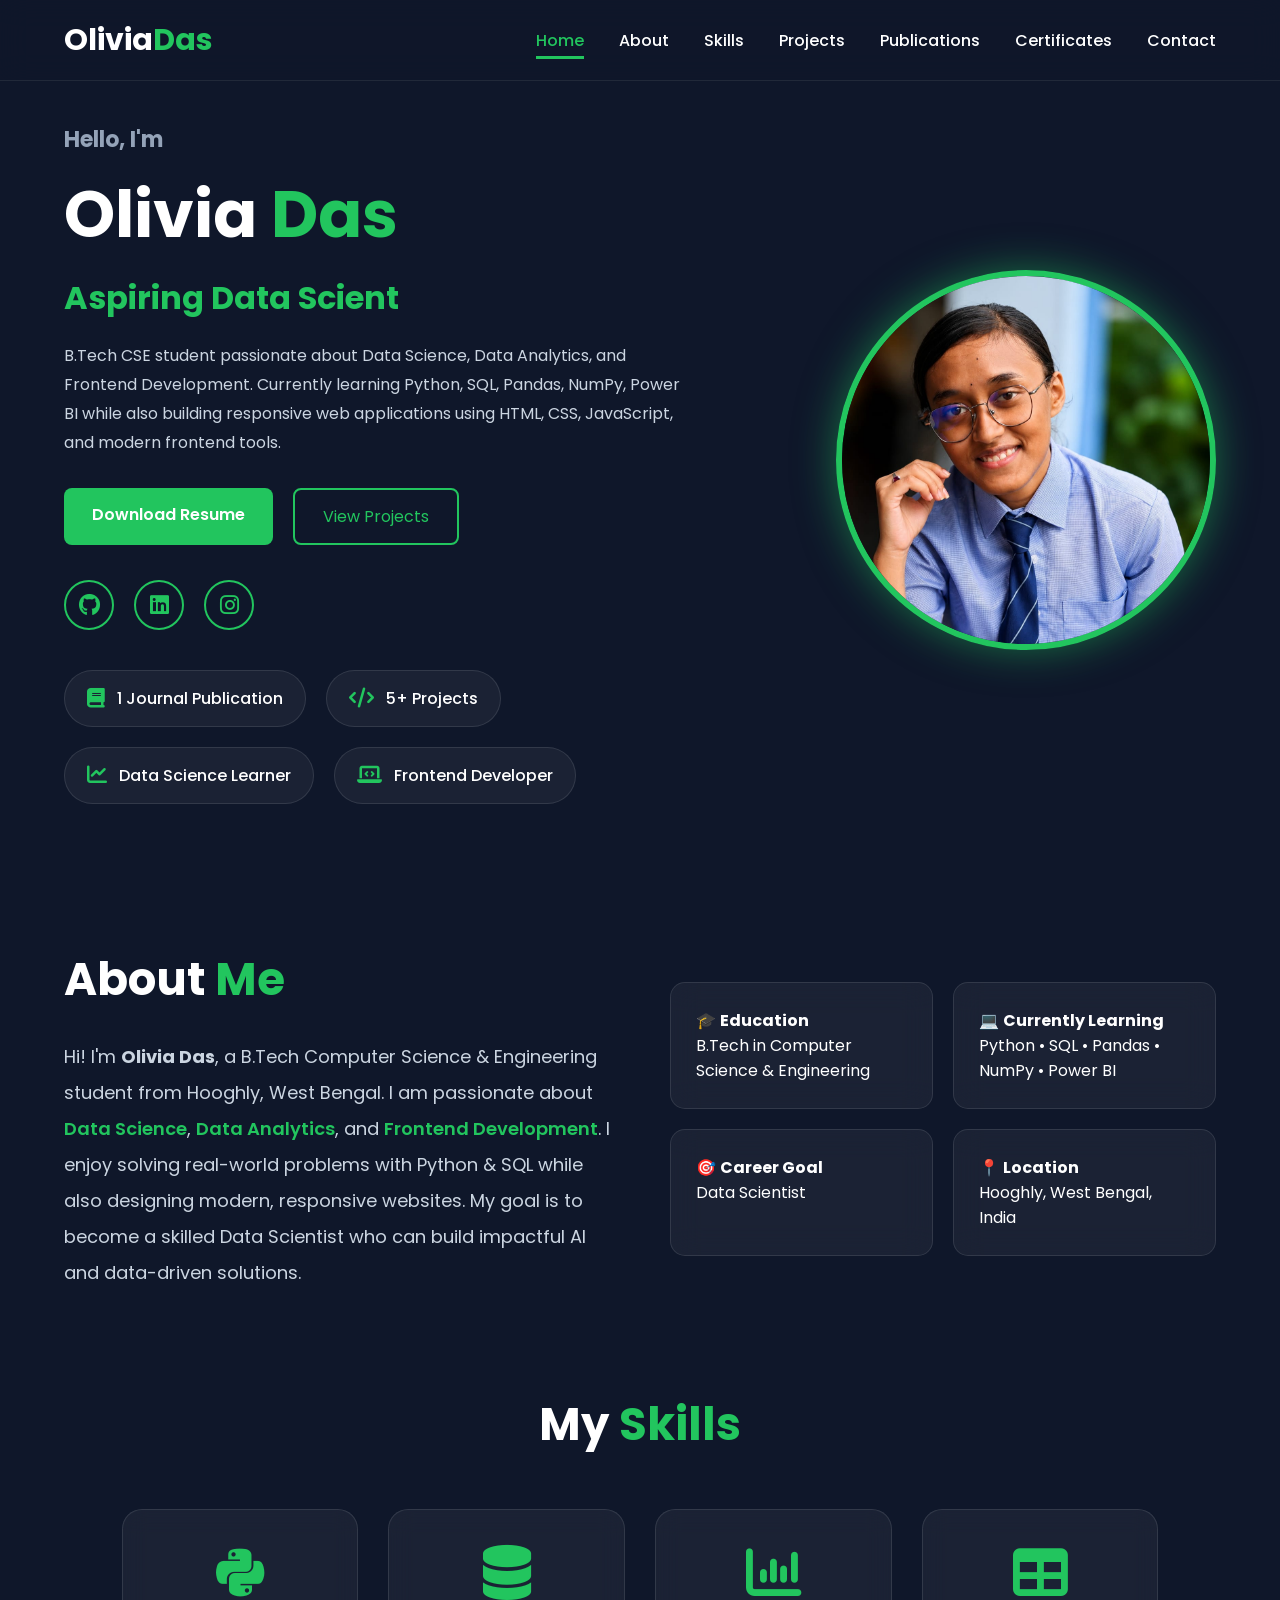
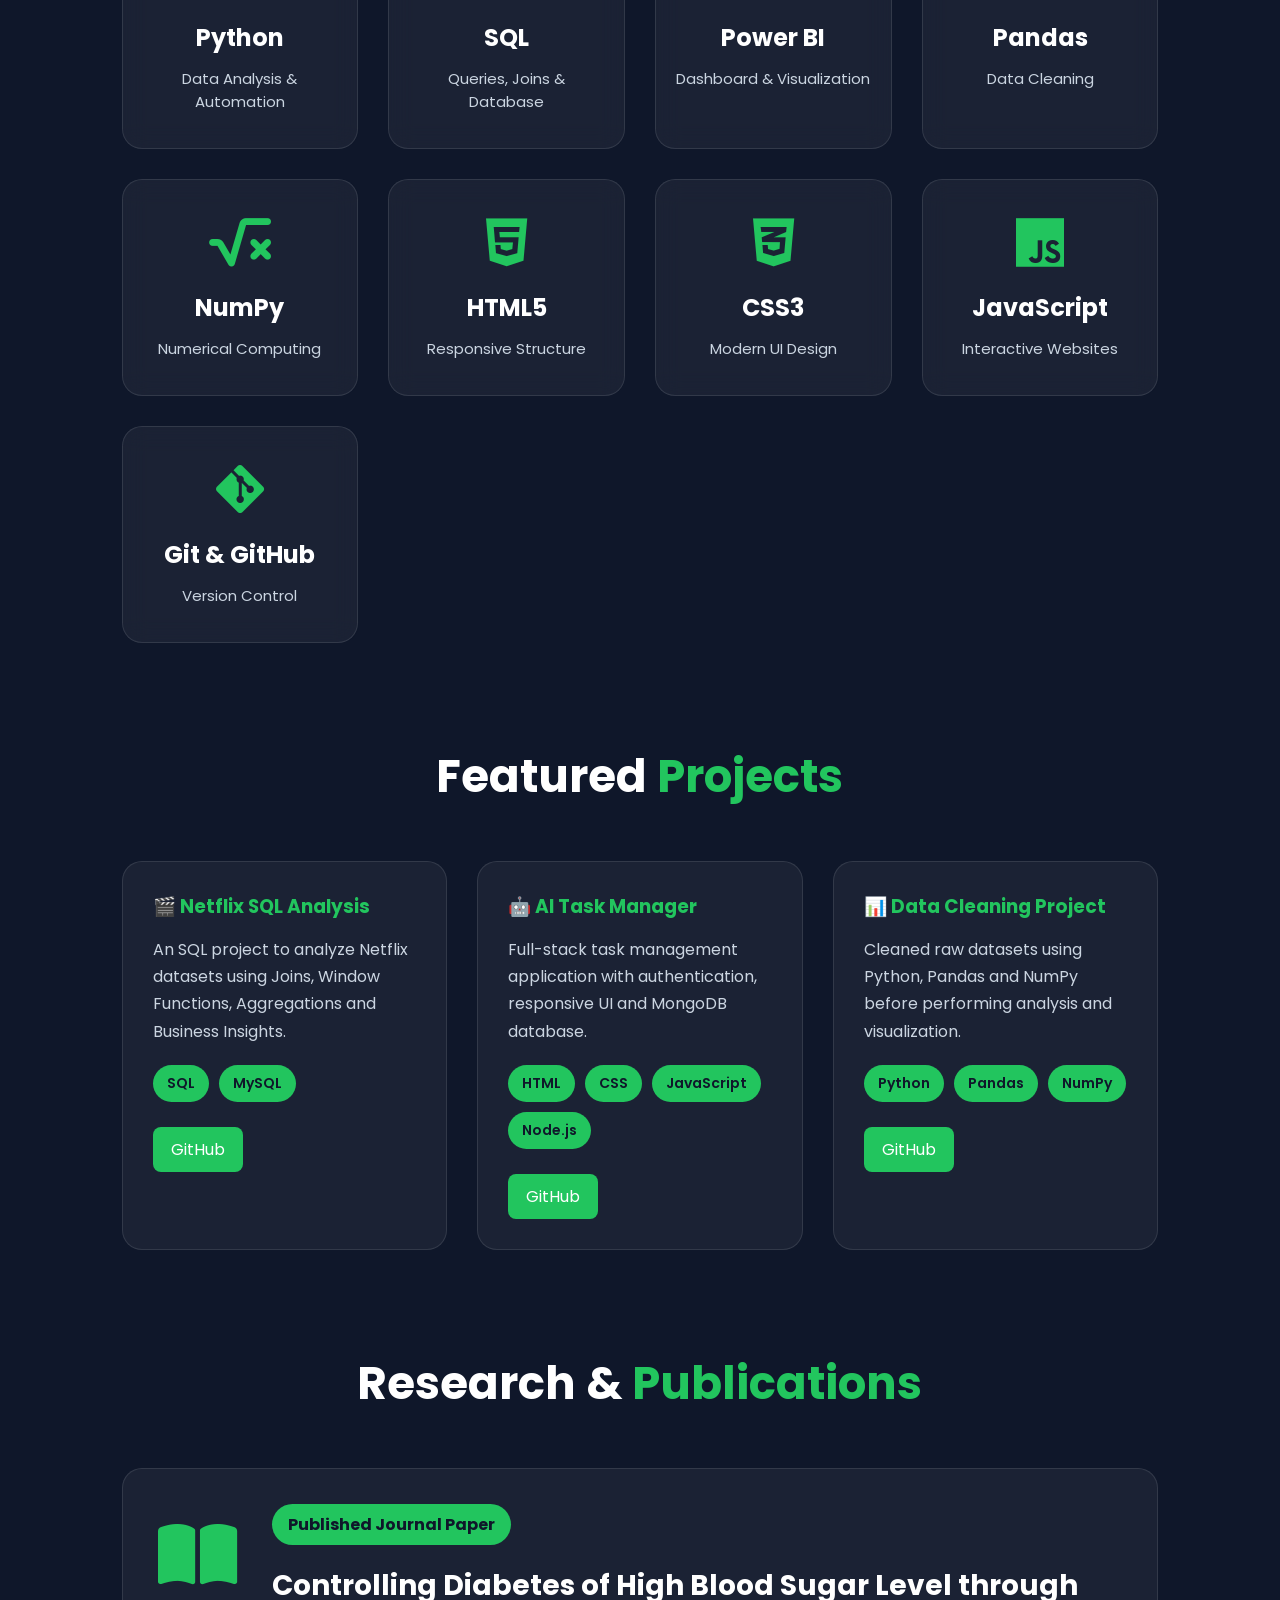
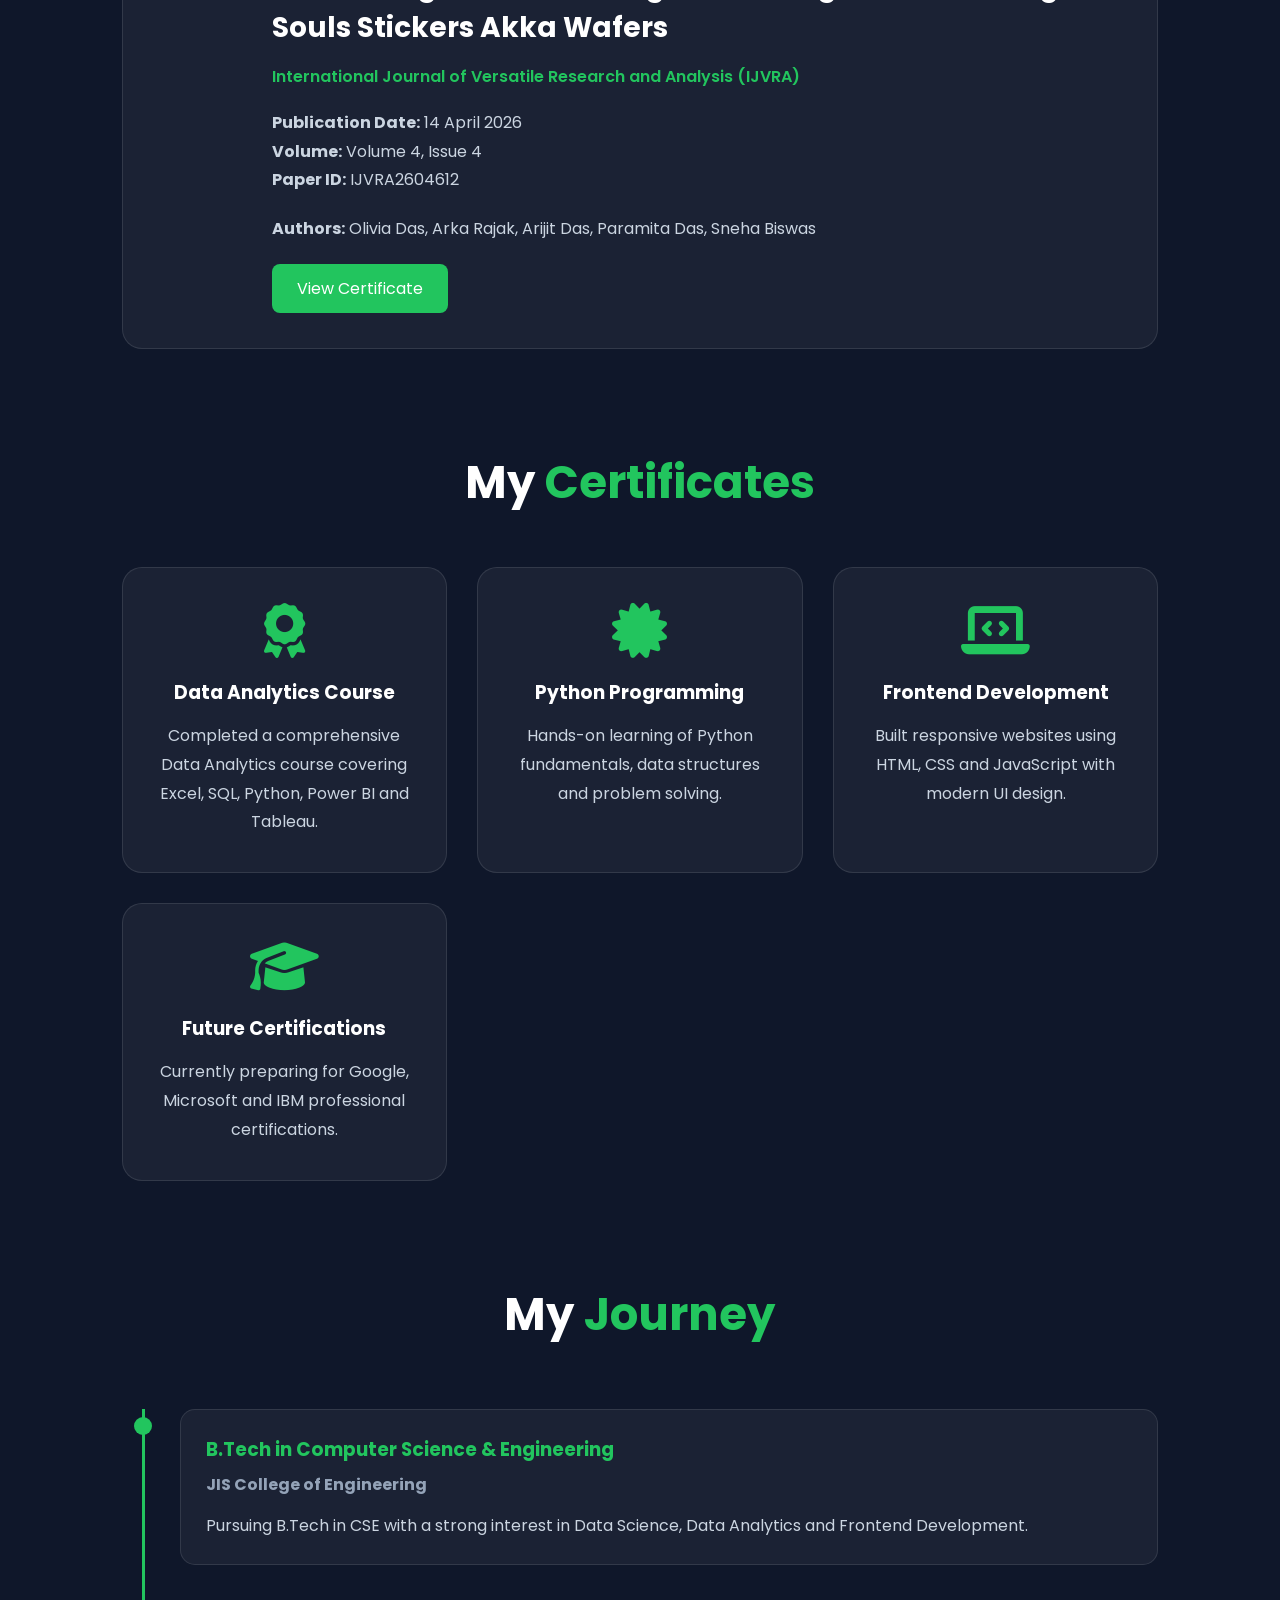
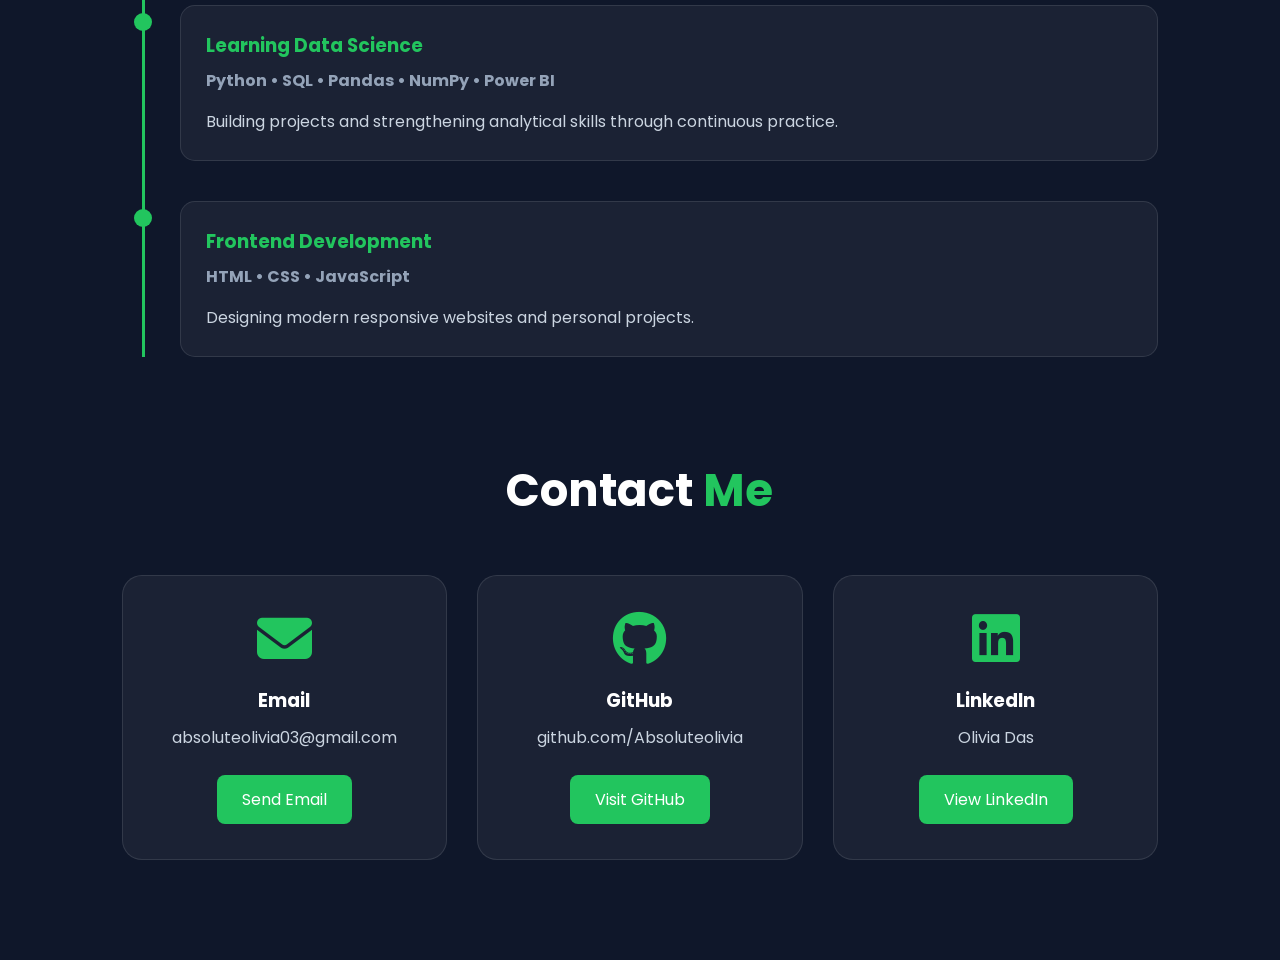
==== index.html @ 4f1ec9f4 "Initial Portfolio Website" ====
<!DOCTYPE html>
<html lang="en">
<head>
    <meta charset="UTF-8">
    <meta name="viewport" content="width=device-width, initial-scale=1.0">
    <title>Olivia Das | Portfolio</title>

    <link rel="stylesheet" href="style.css">

    <!-- Google Font -->
    <link href="https://fonts.googleapis.com/css2?family=Poppins:wght@300;400;500;600;700&display=swap" rel="stylesheet">

    <!-- Font Awesome -->
    <link rel="stylesheet"
    href="https://cdnjs.cloudflare.com/ajax/libs/font-awesome/6.7.2/css/all.min.css">
</head>

<body>

<header>

<nav class="navbar">

<div class="logo">
Olivia<span>Das</span>
</div>

<ul class="nav-links">

<li><a href="#home">Home</a></li>
<li><a href="#about">About</a></li>
<li><a href="#skills">Skills</a></li>
<li><a href="#projects">Projects</a></li>
<li><a href="#research">Publications</a></li>
<li><a href="#certificates">Certificates</a></li>
<li><a href="#contact">Contact</a></li>

</ul>

</nav>

</header>
<section id="home" class="hero">
    <div class="hero-text">

        <h3>Hello, I'm</h3>

        <h1>Olivia <span>Das</span></h1>

<h2>
    <span class="typing"></span>
</h2>
        <p>
            B.Tech CSE student passionate about Data Science, Data Analytics, and Frontend Development. Currently learning Python, SQL, Pandas, NumPy, Power BI while also building responsive web applications using HTML, CSS, JavaScript, and modern frontend tools.
        </p>

        <div class="hero-buttons">
<a href="assets/resume.pdf" download class="btn">
    Download Resume
</a>            <a href="#projects" class="btn-outline">View Projects</a>
        </div>

        <div class="social-icons">
            <a href="https://github.com/Absoluteolivia" target="_blank"><i class="fab fa-github"></i></a>

            <a href="https://www.linkedin.com/in/olivia-das-b7b706282/" target="_blank"><i class="fab fa-linkedin"></i></a>

            <a href="https://www.instagram.com/" target="_blank"><i class="fab fa-instagram"></i></a>
        </div>
<div class="achievement-bar">

    <div class="achievement">
        <i class="fa-solid fa-book"></i>
        <span>1 Journal Publication</span>
    </div>

    <div class="achievement">
        <i class="fa-solid fa-code"></i>
        <span>5+ Projects</span>
    </div>

    <div class="achievement">
        <i class="fa-solid fa-chart-line"></i>
        <span>Data Science Learner</span>
    </div>

    <div class="achievement">
        <i class="fa-solid fa-laptop-code"></i>
        <span>Frontend Developer</span>
    </div>

</div>
    </div>

    <div class="hero-image">

        <img src="assets/profile.jpg" alt="Olivia Das">

    </div>

</section>
<section id="about" class="about">

    <div class="about-container">

        <div class="about-left">

            <h2>About <span>Me</span></h2>

            <p>
                Hi! I'm <b>Olivia Das</b>, a B.Tech Computer Science & Engineering student from
                Hooghly, West Bengal.

                I am passionate about <span>Data Science</span>,
                <span>Data Analytics</span>, and
                <span>Frontend Development</span>.

                I enjoy solving real-world problems with Python & SQL while also
                designing modern, responsive websites.

                My goal is to become a skilled Data Scientist who can build
                impactful AI and data-driven solutions.
            </p>

        </div>

        <div class="about-right">

            <div class="card">
                🎓 <b>Education</b><br>
                B.Tech in Computer Science & Engineering
            </div>

            <div class="card">
                💻 <b>Currently Learning</b><br>
                Python • SQL • Pandas • NumPy • Power BI
            </div>

            <div class="card">
                🎯 <b>Career Goal</b><br>
                Data Scientist
            </div>

            <div class="card">
                📍 <b>Location</b><br>
                Hooghly, West Bengal, India
            </div>

        </div>

    </div>
<section id="skills" class="skills">

    <h2>My <span>Skills</span></h2>

    <div class="skills-container">

        <div class="skill-card">
            <i class="fa-brands fa-python"></i>
            <h3>Python</h3>
            <p>Data Analysis & Automation</p>
        </div>

        <div class="skill-card">
            <i class="fa-solid fa-database"></i>
            <h3>SQL</h3>
            <p>Queries, Joins & Database</p>
        </div>

        <div class="skill-card">
            <i class="fa-solid fa-chart-column"></i>
            <h3>Power BI</h3>
            <p>Dashboard & Visualization</p>
        </div>

        <div class="skill-card">
            <i class="fa-solid fa-table"></i>
            <h3>Pandas</h3>
            <p>Data Cleaning</p>
        </div>

        <div class="skill-card">
            <i class="fa-solid fa-square-root-variable"></i>
            <h3>NumPy</h3>
            <p>Numerical Computing</p>
        </div>

        <div class="skill-card">
            <i class="fa-brands fa-html5"></i>
            <h3>HTML5</h3>
            <p>Responsive Structure</p>
        </div>

        <div class="skill-card">
            <i class="fa-brands fa-css3-alt"></i>
            <h3>CSS3</h3>
            <p>Modern UI Design</p>
        </div>

        <div class="skill-card">
            <i class="fa-brands fa-js"></i>
            <h3>JavaScript</h3>
            <p>Interactive Websites</p>
        </div>

        <div class="skill-card">
            <i class="fa-brands fa-git-alt"></i>
            <h3>Git & GitHub</h3>
            <p>Version Control</p>
        </div>

    </div>

</section>
<section id="projects" class="projects">

    <h2>Featured <span>Projects</span></h2>

    <div class="projects-container">

        <div class="project-card">
            <h3>🎬 Netflix SQL Analysis</h3>
            <p>
                An SQL project to analyze Netflix datasets using Joins,
                Window Functions, Aggregations and Business Insights.
            </p>

            <div class="tech-stack">
                <span>SQL</span>
                <span>MySQL</span>
            </div>

            <div class="project-buttons">
                <a href="#" class="project-btn">GitHub</a>
            </div>
        </div>

        <div class="project-card">
            <h3>🤖 AI Task Manager</h3>
            <p>
                Full-stack task management application with authentication,
                responsive UI and MongoDB database.
            </p>

            <div class="tech-stack">
                <span>HTML</span>
                <span>CSS</span>
                <span>JavaScript</span>
                <span>Node.js</span>
            </div>

            <div class="project-buttons">
                <a href="#" class="project-btn">GitHub</a>
            </div>
        </div>

        <div class="project-card">
            <h3>📊 Data Cleaning Project</h3>
            <p>
                Cleaned raw datasets using Python, Pandas and NumPy before
                performing analysis and visualization.
            </p>

            <div class="tech-stack">
                <span>Python</span>
                <span>Pandas</span>
                <span>NumPy</span>
            </div>

            <div class="project-buttons">
                <a href="#" class="project-btn">GitHub</a>
            </div>
        </div>

    </div>

</section>
<section id="research" class="research">

    <h2>Research & <span>Publications</span></h2>

    <div class="research-card">

        <div class="research-icon">
            <i class="fa-solid fa-book-open"></i>
        </div>

        <div class="research-content">

            <span class="badge">Published Journal Paper</span>

            <h3>
                Controlling Diabetes of High Blood Sugar Level through Souls Stickers Akka Wafers
            </h3>

            <p class="journal-name">
                International Journal of Versatile Research and Analysis (IJVRA)
            </p>

            <p class="research-details">

                <strong>Publication Date:</strong> 14 April 2026 <br>

                <strong>Volume:</strong> Volume 4, Issue 4 <br>

                <strong>Paper ID:</strong> IJVRA2604612

            </p>

            <p class="authors">

                <strong>Authors:</strong>

                Olivia Das,

                Arka Rajak,

                Arijit Das,

                Paramita Das,

                Sneha Biswas

            </p>

            <div class="research-buttons">

                <a href="assets/journal-certificate.pdf"
                   target="_blank"
                   class="research-btn">

                    View Certificate

                </a>

            </div>

        </div>

    </div>

</section>
<section id="certificates" class="certificates">

    <h2>My <span>Certificates</span></h2>

    <div class="certificate-container">

        <div class="certificate-card">
            <i class="fa-solid fa-award"></i>
            <h3>Data Analytics Course</h3>
            <p>Completed a comprehensive Data Analytics course covering Excel, SQL, Python, Power BI and Tableau.</p>
        </div>

        <div class="certificate-card">
            <i class="fa-solid fa-certificate"></i>
            <h3>Python Programming</h3>
            <p>Hands-on learning of Python fundamentals, data structures and problem solving.</p>
        </div>

        <div class="certificate-card">
            <i class="fa-solid fa-laptop-code"></i>
            <h3>Frontend Development</h3>
            <p>Built responsive websites using HTML, CSS and JavaScript with modern UI design.</p>
        </div>

        <div class="certificate-card">
            <i class="fa-solid fa-graduation-cap"></i>
            <h3>Future Certifications</h3>
            <p>Currently preparing for Google, Microsoft and IBM professional certifications.</p>
        </div>

    </div>

</section>
<section id="journey" class="journey">

    <h2>My <span>Journey</span></h2>

    <div class="timeline">

        <div class="timeline-item">
            <div class="timeline-dot"></div>

            <div class="timeline-content">
                <h3>B.Tech in Computer Science & Engineering</h3>
                <h4>JIS College of Engineering</h4>
                <p>
                    Pursuing B.Tech in CSE with a strong interest in
                    Data Science, Data Analytics and Frontend Development.
                </p>
            </div>
        </div>

        <div class="timeline-item">
            <div class="timeline-dot"></div>

            <div class="timeline-content">
                <h3>Learning Data Science</h3>
                <h4>Python • SQL • Pandas • NumPy • Power BI</h4>

                <p>
                    Building projects and strengthening analytical skills
                    through continuous practice.
                </p>
            </div>
        </div>

        <div class="timeline-item">
            <div class="timeline-dot"></div>

            <div class="timeline-content">
                <h3>Frontend Development</h3>
                <h4>HTML • CSS • JavaScript</h4>

                <p>
                    Designing modern responsive websites and personal projects.
                </p>
            </div>
        </div>

    </div>

</section>
<section id="contact" class="contact">

    <h2>Contact <span>Me</span></h2>

    <div class="contact-container">

        <div class="contact-card">
            <i class="fa-solid fa-envelope"></i>
            <h3>Email</h3>
            <p>absoluteolivia03@gmail.com</p>

            <a href="mailto:absoluteolivia03@gmail.com" class="contact-btn">
                Send Email
            </a>
        </div>

        <div class="contact-card">
            <i class="fa-brands fa-github"></i>
            <h3>GitHub</h3>
            <p>github.com/Absoluteolivia</p>

            <a href="https://github.com/Absoluteolivia"
               target="_blank"
               class="contact-btn">
                Visit GitHub
            </a>
        </div>

        <div class="contact-card">
            <i class="fa-brands fa-linkedin"></i>
            <h3>LinkedIn</h3>
            <p>Olivia Das</p>

            <a href="https://www.linkedin.com/in/olivia-das-b7b706282/"
               target="_blank"
               class="contact-btn">
                View LinkedIn
            </a>
        </div>

    </div>

</section>
</section>
<button id="topBtn">
    <i class="fa-solid fa-arrow-up"></i>
</button>

<script src="script.js"></script>

</body>
</html>
---- style.css ----
*{
    margin:0;
    padding:0;
    box-sizing:border-box;
    font-family:'Poppins',sans-serif;
}

body{
    background:#0f172a;
    color:white;
}
html{
    scroll-behavior:smooth;
}

header{
    position:sticky;
    top:0;
    z-index:1000;
    background:#0f172a;
}
/* ========================= */
/* NAVBAR */
/* ========================= */

header{
    position:sticky;
    top:0;
    z-index:1000;

    background:rgba(15,23,42,.8);

    backdrop-filter:blur(15px);

    border-bottom:1px solid rgba(255,255,255,.08);
}

.navbar{

    width:90%;
    height:80px;

    margin:auto;

    display:flex;

    justify-content:space-between;

    align-items:center;
}

.logo{

    font-size:30px;

    font-weight:700;

    color:white;

    cursor:pointer;
}

.logo span{

    color:#22c55e;
}

.nav-links{

    display:flex;

    list-style:none;

    gap:35px;
}

.nav-links li{

    position:relative;
}

.nav-links a{

    text-decoration:none;

    color:white;

    font-weight:500;

    transition:.3s;

    padding:8px 0;
}

/* Underline Animation */

.nav-links a::after{

    content:"";

    position:absolute;

    left:0;

    bottom:-6px;

    width:0;

    height:3px;

    background:#22c55e;

    transition:.3s;

}

.nav-links a:hover::after{

    width:100%;
}

.nav-links a:hover{

    color:#22c55e;
}

/* Active Link */

.nav-links a.active{

    color:#22c55e;
}

.nav-links a.active::after{

    width:100%;
}
/* HERO SECTION */

.hero{
    width:90%;
    margin:auto;
    min-height:85vh;

    display:flex;
    justify-content:space-between;
    align-items:center;
}

.hero-text{
    width:55%;
}

.hero-text h3{
    font-size:22px;
    color:#94a3b8;
}

.hero-text h1{
    font-size:65px;
    margin:10px 0;
}

.hero-text h1 span{
    color:#22c55e;
}

.hero-text h2{
    font-size:32px;
    margin-bottom:20px;
}

.hero-text h2 span{
    color:#22c55e;
}

.hero-text p{
    line-height:1.8;
    color:#cbd5e1;
    margin-bottom:30px;
}

.hero-buttons{
    display:flex;
    gap:20px;
    margin-bottom:35px;
}

.btn{
    background:#22c55e;
    color:white;
    text-decoration:none;
    padding:14px 28px;
    border-radius:8px;
    font-weight:600;
    transition:.3s;
}

.btn:hover{
    transform:translateY(-3px);
}

.btn-outline{
    border:2px solid #22c55e;
    color:#22c55e;
    text-decoration:none;
    padding:14px 28px;
    border-radius:8px;
    transition:.3s;
}

.btn-outline:hover{
    background:#22c55e;
    color:white;
}

.social-icons{
    display:flex;
    gap:20px;
}

.social-icons a{
    width:50px;
    height:50px;
    border-radius:50%;
    border:2px solid #22c55e;

    display:flex;
    justify-content:center;
    align-items:center;

    color:#22c55e;
    text-decoration:none;
    font-size:22px;

    transition:.3s;
}

.social-icons a:hover{
    background:#22c55e;
    color:white;
}

.hero-image img{
    width:380px;
    height:380px;
    border-radius:50%;
    object-fit:cover;
    border:6px solid #22c55e;
    box-shadow:0 0 40px rgba(34,197,94,.5);
}
.typing{
    color:#22c55e;
    font-weight:700;
}
/* ABOUT */

.about{

    width:90%;
    margin:100px auto;

}

.about-container{

    display:flex;
    justify-content:space-between;
    align-items:center;
    gap:60px;

}

.about-left{

    flex:1;

}

.about-left h2{

    font-size:45px;
    margin-bottom:25px;

}

.about-left h2 span{

    color:#22c55e;

}

.about-left p{

    color:#cbd5e1;
    line-height:2;
    font-size:18px;

}

.about-left p span{

    color:#22c55e;
    font-weight:600;

}

.about-right{

    flex:1;

    display:grid;

    grid-template-columns:repeat(2,1fr);

    gap:20px;

}

.card{

    padding:25px;

    border:1px solid rgba(255,255,255,.1);

    border-radius:15px;

    background:rgba(255,255,255,.05);

    backdrop-filter:blur(15px);

    transition:.3s;

}

.card:hover{

    transform:translateY(-8px);

    border-color:#22c55e;

    box-shadow:0 0 25px rgba(34,197,94,.3);

}
/* ========================= */
/* SKILLS SECTION */
/* ========================= */

.skills{
    width:90%;
    margin:100px auto;
    text-align:center;
}

.skills h2{
    font-size:45px;
    margin-bottom:50px;
}

.skills h2 span{
    color:#22c55e;
}

.skills-container{

    display:grid;

    grid-template-columns:repeat(auto-fit,minmax(230px,1fr));

    gap:30px;

}

.skill-card{

    background:rgba(255,255,255,.05);

    border:1px solid rgba(255,255,255,.1);

    backdrop-filter:blur(12px);

    border-radius:20px;

    padding:35px 20px;

    transition:.4s;

}

.skill-card:hover{

    transform:translateY(-10px);

    border-color:#22c55e;

    box-shadow:0 0 25px rgba(34,197,94,.4);

}

.skill-card i{

    font-size:55px;

    color:#22c55e;

    margin-bottom:20px;

}

.skill-card h3{

    margin-bottom:12px;

    font-size:24px;

}

.skill-card p{

    color:#cbd5e1;

    font-size:15px;

}
/* ========================= */
/* PROJECTS */
/* ========================= */

.projects{
    width:90%;
    margin:100px auto;
    text-align:center;
}

.projects h2{
    font-size:45px;
    margin-bottom:50px;
}

.projects h2 span{
    color:#22c55e;
}

.projects-container{

    display:grid;

    grid-template-columns:repeat(auto-fit,minmax(320px,1fr));

    gap:30px;

}

.project-card{

    background:rgba(255,255,255,.05);

    border:1px solid rgba(255,255,255,.1);

    border-radius:20px;

    padding:30px;

    text-align:left;

    transition:.4s;

}

.project-card:hover{

    transform:translateY(-10px);

    border-color:#22c55e;

    box-shadow:0 0 30px rgba(34,197,94,.35);

}

.project-card h3{

    margin-bottom:15px;

    color:#22c55e;

}

.project-card p{

    color:#cbd5e1;

    line-height:1.7;

    margin-bottom:20px;

}

.tech-stack{

    display:flex;

    flex-wrap:wrap;

    gap:10px;

    margin-bottom:25px;

}

.tech-stack span{

    background:#22c55e;

    color:#0f172a;

    padding:8px 14px;

    border-radius:20px;

    font-size:14px;

    font-weight:600;

}

.project-buttons{

    display:flex;

    gap:15px;

}

.project-btn{

    text-decoration:none;

    background:#22c55e;

    color:#fff;

    padding:10px 18px;

    border-radius:8px;

    transition:.3s;

}

.project-btn:hover{

    background:#16a34a;

}
/* ========================= */
/* CERTIFICATES */
/* ========================= */

.certificates{
    width:90%;
    margin:100px auto;
    text-align:center;
}

.certificates h2{
    font-size:45px;
    margin-bottom:50px;
}

.certificates h2 span{
    color:#22c55e;
}

.certificate-container{

    display:grid;

    grid-template-columns:repeat(auto-fit,minmax(260px,1fr));

    gap:30px;

}

.certificate-card{

    background:rgba(255,255,255,.05);

    border:1px solid rgba(255,255,255,.1);

    border-radius:20px;

    padding:35px;

    transition:.4s;

}

.certificate-card:hover{

    transform:translateY(-10px);

    border-color:#22c55e;

    box-shadow:0 0 25px rgba(34,197,94,.4);

}

.certificate-card i{

    font-size:55px;

    color:#22c55e;

    margin-bottom:20px;

}

.certificate-card h3{

    margin-bottom:15px;

}

.certificate-card p{

    color:#cbd5e1;

    line-height:1.8;

}
/* ========================= */
/* JOURNEY */
/* ========================= */

.journey{
    width:90%;
    margin:100px auto;
}

.journey h2{
    text-align:center;
    font-size:45px;
    margin-bottom:60px;
}

.journey h2 span{
    color:#22c55e;
}

.timeline{
    border-left:3px solid #22c55e;
    margin-left:20px;
}

.timeline-item{
    position:relative;
    margin-bottom:40px;
    padding-left:35px;
}

.timeline-dot{
    position:absolute;
    left:-11px;
    top:8px;

    width:18px;
    height:18px;

    background:#22c55e;
    border-radius:50%;
}

.timeline-content{

    background:rgba(255,255,255,.05);

    padding:25px;

    border-radius:15px;

    border:1px solid rgba(255,255,255,.1);

}

.timeline-content h3{

    color:#22c55e;
    margin-bottom:8px;

}

.timeline-content h4{

    color:#94a3b8;
    margin-bottom:15px;

}

.timeline-content p{

    color:#cbd5e1;
    line-height:1.7;

}
/* ========================= */
/* RESEARCH */
/* ========================= */

.research{
    width:90%;
    margin:100px auto;
}

.research h2{
    text-align:center;
    font-size:45px;
    margin-bottom:50px;
}

.research h2 span{
    color:#22c55e;
}

.research-card{

    display:flex;
    gap:35px;

    align-items:flex-start;

    background:rgba(255,255,255,.05);

    border:1px solid rgba(255,255,255,.1);

    padding:35px;

    border-radius:20px;

    transition:.4s;

}

.research-card:hover{

    transform:translateY(-8px);

    border-color:#22c55e;

    box-shadow:0 0 30px rgba(34,197,94,.35);

}

.research-icon{

    font-size:70px;

    color:#22c55e;

}

.badge{

    display:inline-block;

    padding:8px 16px;

    background:#22c55e;

    color:#0f172a;

    font-weight:700;

    border-radius:30px;

    margin-bottom:20px;

}

.research-content h3{

    font-size:28px;

    margin-bottom:15px;

}

.journal-name{

    color:#22c55e;

    font-weight:600;

    margin-bottom:20px;

}

.research-details,
.authors{

    color:#cbd5e1;

    line-height:1.8;

    margin-bottom:20px;

}

.research-btn{

    display:inline-block;

    text-decoration:none;

    background:#22c55e;

    color:white;

    padding:12px 25px;

    border-radius:8px;

    transition:.3s;

}

.research-btn:hover{

    background:#16a34a;

}
/* ========================= */
/* ACHIEVEMENT BAR */
/* ========================= */

.achievement-bar{

    margin-top:40px;

    display:flex;

    flex-wrap:wrap;

    gap:20px;

}

.achievement{

    background:rgba(255,255,255,.05);

    border:1px solid rgba(255,255,255,.1);

    padding:15px 22px;

    border-radius:50px;

    display:flex;

    align-items:center;

    gap:12px;

    transition:.3s;

}

.achievement:hover{

    transform:translateY(-5px);

    border-color:#22c55e;

    box-shadow:0 0 20px rgba(34,197,94,.4);

}

.achievement i{

    color:#22c55e;

    font-size:20px;

}

.achievement span{

    color:white;

    font-weight:500;

}
/* ========================= */
/* CONTACT */
/* ========================= */

.contact{
    width:90%;
    margin:100px auto;
    text-align:center;
}

.contact h2{
    font-size:45px;
    margin-bottom:50px;
}

.contact h2 span{
    color:#22c55e;
}

.contact-container{
    display:grid;
    grid-template-columns:repeat(auto-fit,minmax(280px,1fr));
    gap:30px;
}

.contact-card{
    background:rgba(255,255,255,.05);
    border:1px solid rgba(255,255,255,.1);
    border-radius:20px;
    padding:35px;
    transition:.3s;
}

.contact-card:hover{
    transform:translateY(-10px);
    border-color:#22c55e;
    box-shadow:0 0 25px rgba(34,197,94,.35);
}

.contact-card i{
    font-size:55px;
    color:#22c55e;
    margin-bottom:20px;
}

.contact-card h3{
    margin-bottom:10px;
}

.contact-card p{
    color:#cbd5e1;
    margin-bottom:25px;
    word-break:break-word;
}

.contact-btn{
    display:inline-block;
    text-decoration:none;
    background:#22c55e;
    color:white;
    padding:12px 25px;
    border-radius:8px;
    transition:.3s;
}

.contact-btn:hover{
    background:#16a34a;
}
/* ========================= */
/* FOOTER */
/* ========================= */

.footer{

    margin-top:120px;

    background:#08111f;

    border-top:1px solid rgba(255,255,255,.08);

    padding:60px 8% 20px;

}

.footer-container{

    display:grid;

    grid-template-columns:2fr 1fr 1fr;

    gap:50px;

}

.footer-left h2{

    font-size:32px;

    margin-bottom:15px;

}

.footer-left span{

    color:#22c55e;

}

.footer-left p{

    color:#cbd5e1;

    line-height:1.8;

}

.footer-center h3,
.footer-right h3{

    margin-bottom:20px;

}

.footer-center{

    display:flex;

    flex-direction:column;

}

.footer-center a{

    text-decoration:none;

    color:#cbd5e1;

    margin:8px 0;

    transition:.3s;

}

.footer-center a:hover{

    color:#22c55e;

    padding-left:8px;

}

.footer-social{

    display:flex;

    gap:18px;

}

.footer-social a{

    width:48px;

    height:48px;

    border-radius:50%;

    display:flex;

    justify-content:center;

    align-items:center;

    background:rgba(255,255,255,.05);

    border:1px solid rgba(255,255,255,.1);

    color:white;

    font-size:20px;

    transition:.3s;

}

.footer-social a:hover{

    background:#22c55e;

    color:#08111f;

    transform:translateY(-6px);

}

.footer hr{

    margin:40px 0 20px;

    border:none;

    height:1px;

    background:rgba(255,255,255,.08);

}

.footer-bottom{

    display:flex;

    justify-content:space-between;

    align-items:center;

    flex-wrap:wrap;

    gap:10px;

}

.footer-bottom p{

    color:#94a3b8;

    font-size:15px;

}

#topBtn{
    position: fixed;
    bottom: 20px;
    right: 20px;
    width: 50px;
    height: 50px;
    border: none;
    border-radius: 50%;
    background: #22c55e;
    color: white;
    font-size: 18px;
    cursor: pointer;
    display: none;
    z-index: 1000;
}

#topBtn:hover{
    background: #16a34a;
}
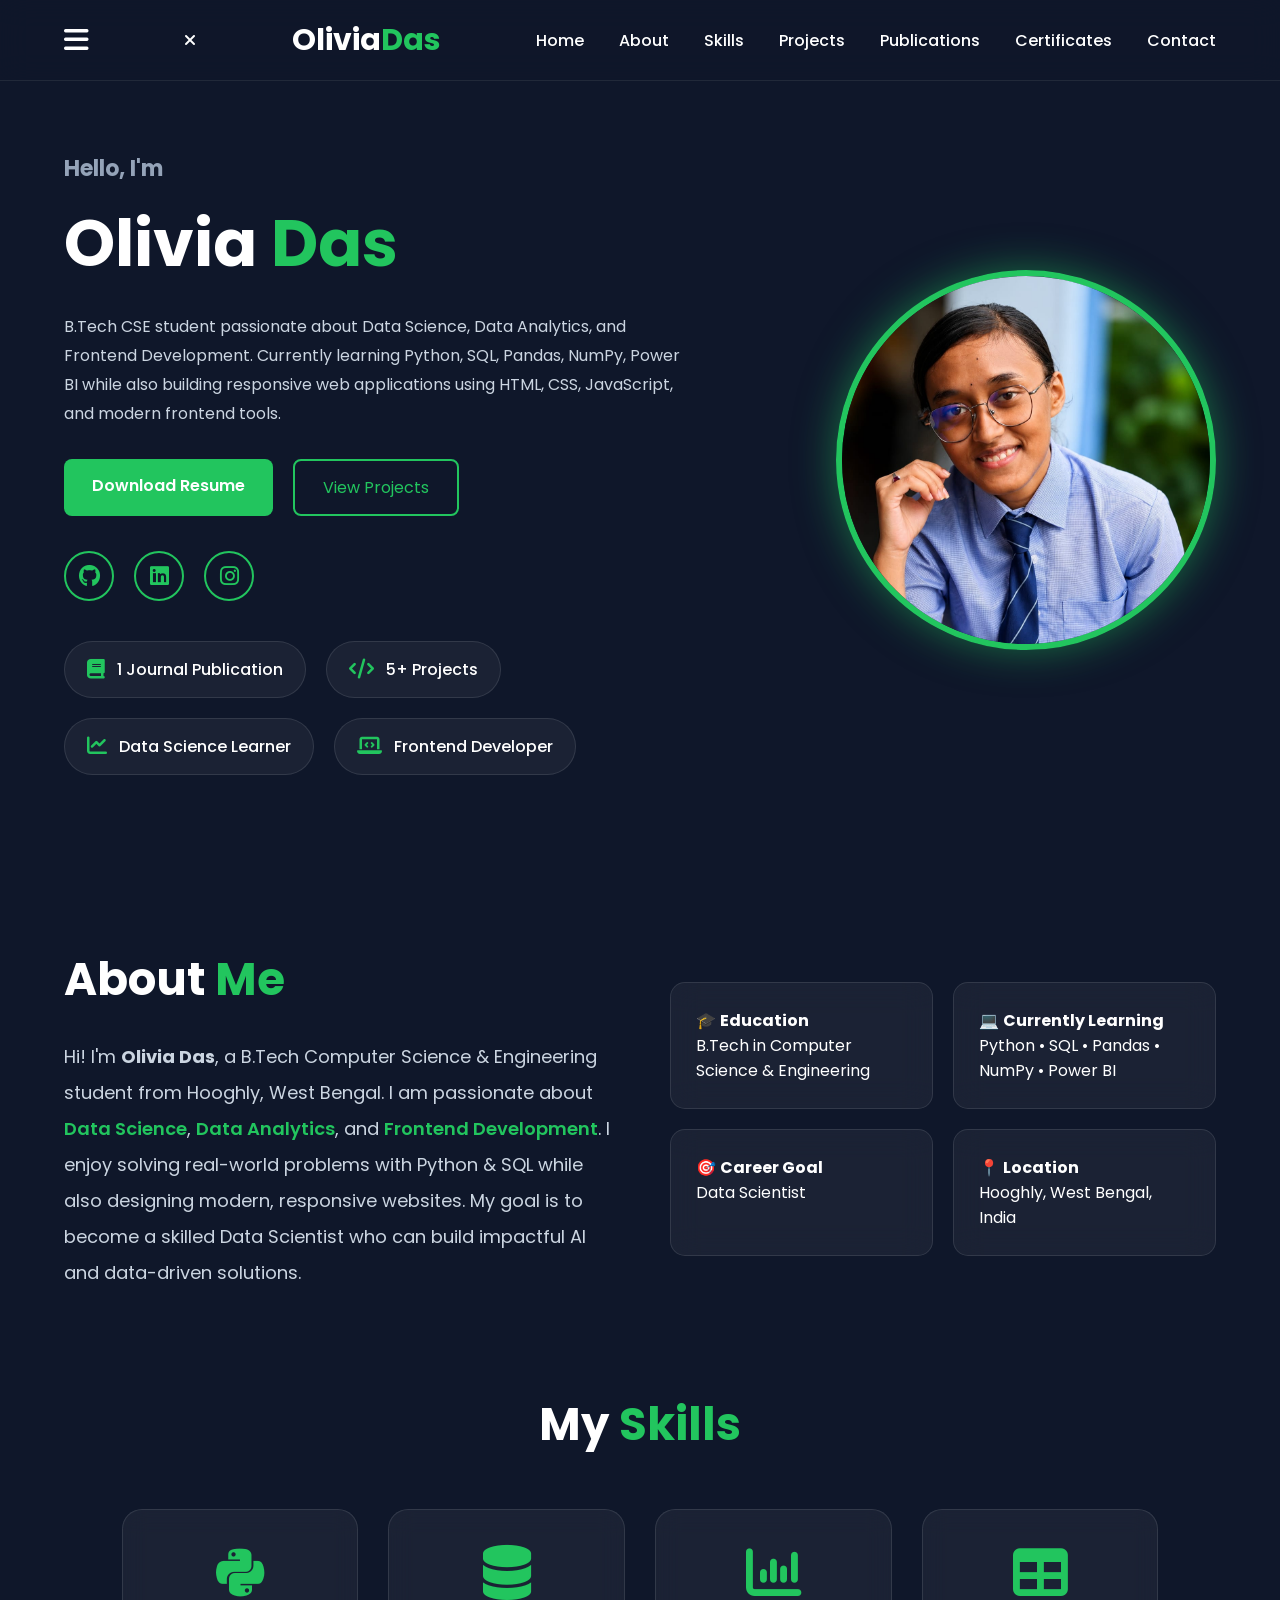
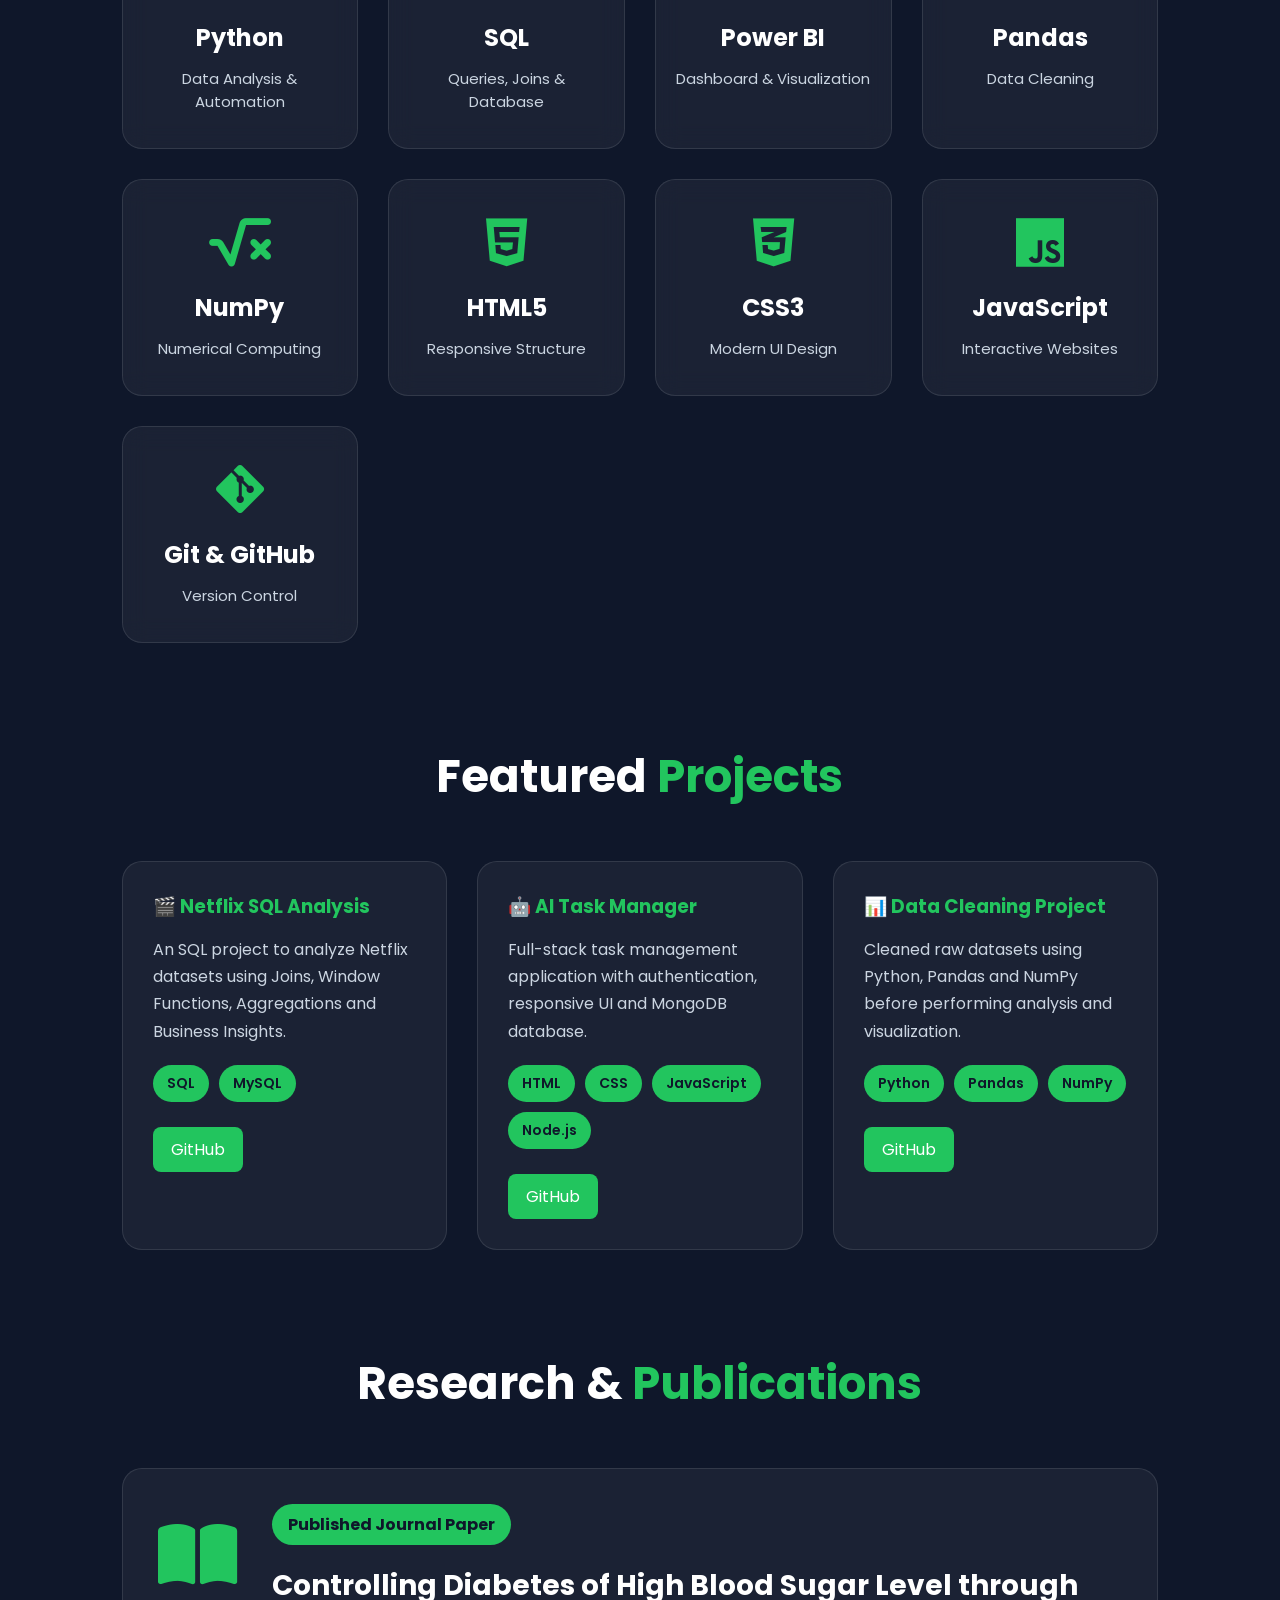
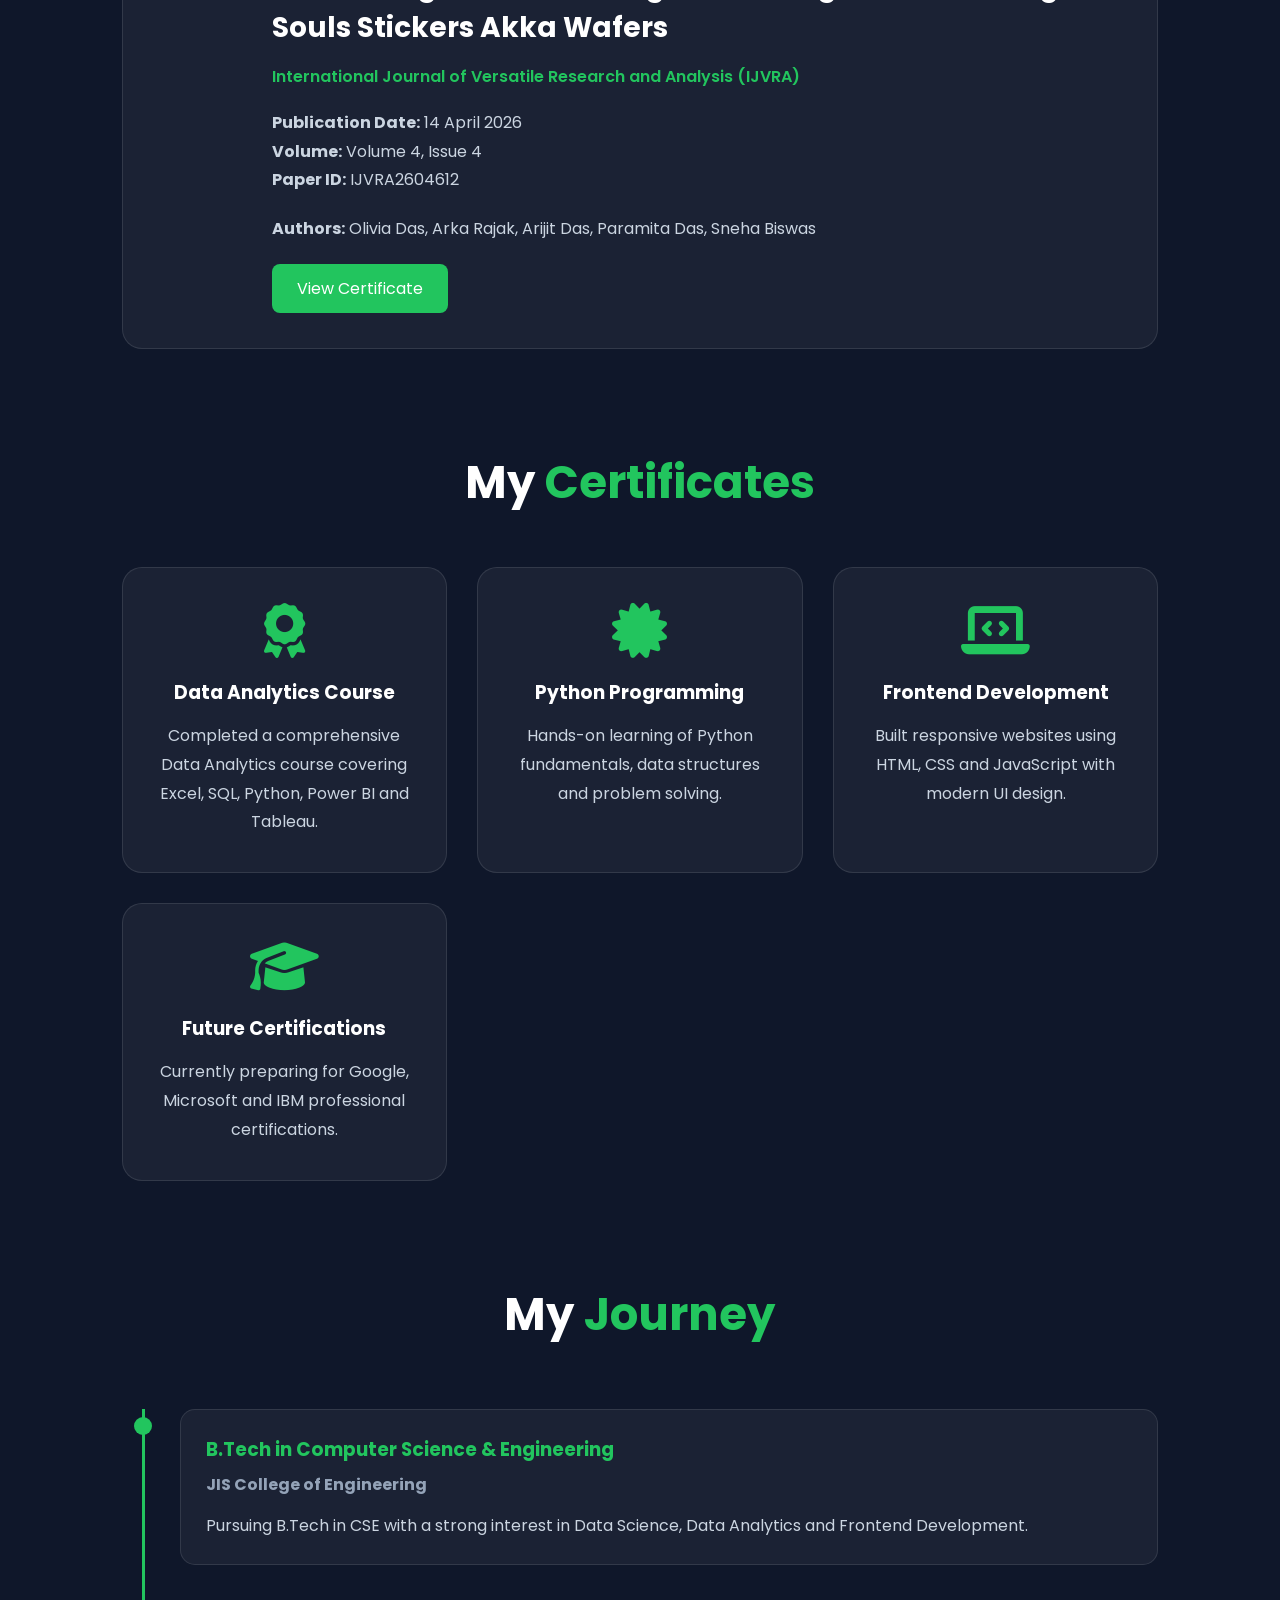
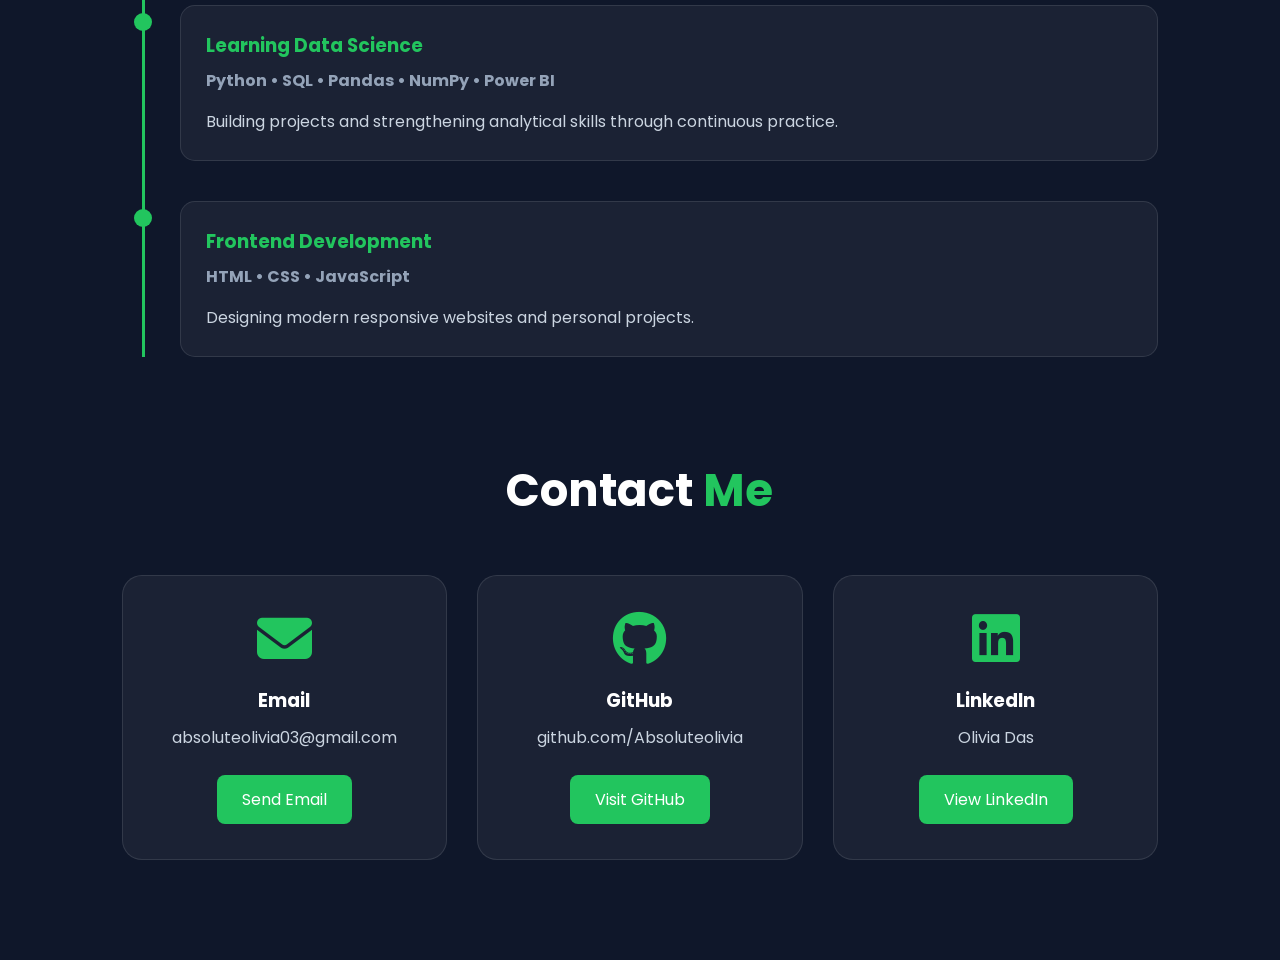
==== commit 0d77442a: "Added professional README" ====
--- a/index.html
+++ b/index.html
@@ -20,13 +20,13 @@
 <header>
 
 <nav class="navbar">
-
+<i class="fa-solid fa-bars menu-btn" onclick="showMenu()"></i>
+<i class="fa-solid fa-xmark close-btn" onclick="closeMenu()"></i>
 <div class="logo">
 Olivia<span>Das</span>
 </div>
 
-<ul class="nav-links">
-
+<ul class="nav-links" id="navLinks">
 <li><a href="#home">Home</a></li>
 <li><a href="#about">About</a></li>
 <li><a href="#skills">Skills</a></li>
--- a/style.css
+++ b/style.css
@@ -956,166 +956,6 @@
 
 .contact-btn:hover{
     background:#16a34a;
-}
-/* ========================= */
-/* FOOTER */
-/* ========================= */
-
-.footer{
-
-    margin-top:120px;
-
-    background:#08111f;
-
-    border-top:1px solid rgba(255,255,255,.08);
-
-    padding:60px 8% 20px;
-
-}
-
-.footer-container{
-
-    display:grid;
-
-    grid-template-columns:2fr 1fr 1fr;
-
-    gap:50px;
-
-}
-
-.footer-left h2{
-
-    font-size:32px;
-
-    margin-bottom:15px;
-
-}
-
-.footer-left span{
-
-    color:#22c55e;
-
-}
-
-.footer-left p{
-
-    color:#cbd5e1;
-
-    line-height:1.8;
-
-}
-
-.footer-center h3,
-.footer-right h3{
-
-    margin-bottom:20px;
-
-}
-
-.footer-center{
-
-    display:flex;
-
-    flex-direction:column;
-
-}
-
-.footer-center a{
-
-    text-decoration:none;
-
-    color:#cbd5e1;
-
-    margin:8px 0;
-
-    transition:.3s;
-
-}
-
-.footer-center a:hover{
-
-    color:#22c55e;
-
-    padding-left:8px;
-
-}
-
-.footer-social{
-
-    display:flex;
-
-    gap:18px;
-
-}
-
-.footer-social a{
-
-    width:48px;
-
-    height:48px;
-
-    border-radius:50%;
-
-    display:flex;
-
-    justify-content:center;
-
-    align-items:center;
-
-    background:rgba(255,255,255,.05);
-
-    border:1px solid rgba(255,255,255,.1);
-
-    color:white;
-
-    font-size:20px;
-
-    transition:.3s;
-
-}
-
-.footer-social a:hover{
-
-    background:#22c55e;
-
-    color:#08111f;
-
-    transform:translateY(-6px);
-
-}
-
-.footer hr{
-
-    margin:40px 0 20px;
-
-    border:none;
-
-    height:1px;
-
-    background:rgba(255,255,255,.08);
-
-}
-
-.footer-bottom{
-
-    display:flex;
-
-    justify-content:space-between;
-
-    align-items:center;
-
-    flex-wrap:wrap;
-
-    gap:10px;
-
-}
-
-.footer-bottom p{
-
-    color:#94a3b8;
-
-    font-size:15px;
-
 }
 
 #topBtn{
@@ -1136,4 +976,50 @@
 
 #topBtn:hover{
     background: #16a34a;
+}
+/* ========================= */
+/* MOBILE NAVBAR */
+/* ========================= */
+
+.menu-btn{
+    display:none;
+    font-size:28px;
+    color:white;
+    cursor:pointer;
+}
+
+@media (max-width:768px){
+
+    .menu-btn{
+        display:block;
+    }
+    .close-btn{
+    display:none;
+    font-size:30px;
+    color:white;
+    cursor:pointer;
+}
+
+    .navbar{
+        width:92%;
+        height:70px;
+    }
+
+    .nav-links{
+        position:absolute;
+        top:70px;
+        left:-100%;
+        width:100%;
+        background:#111827;
+        display:flex;
+        flex-direction:column;
+        align-items:center;
+        gap:25px;
+        padding:30px 0;
+        transition:0.4s;
+    }
+
+    .nav-links.active{
+        left:0;
+    }
 }
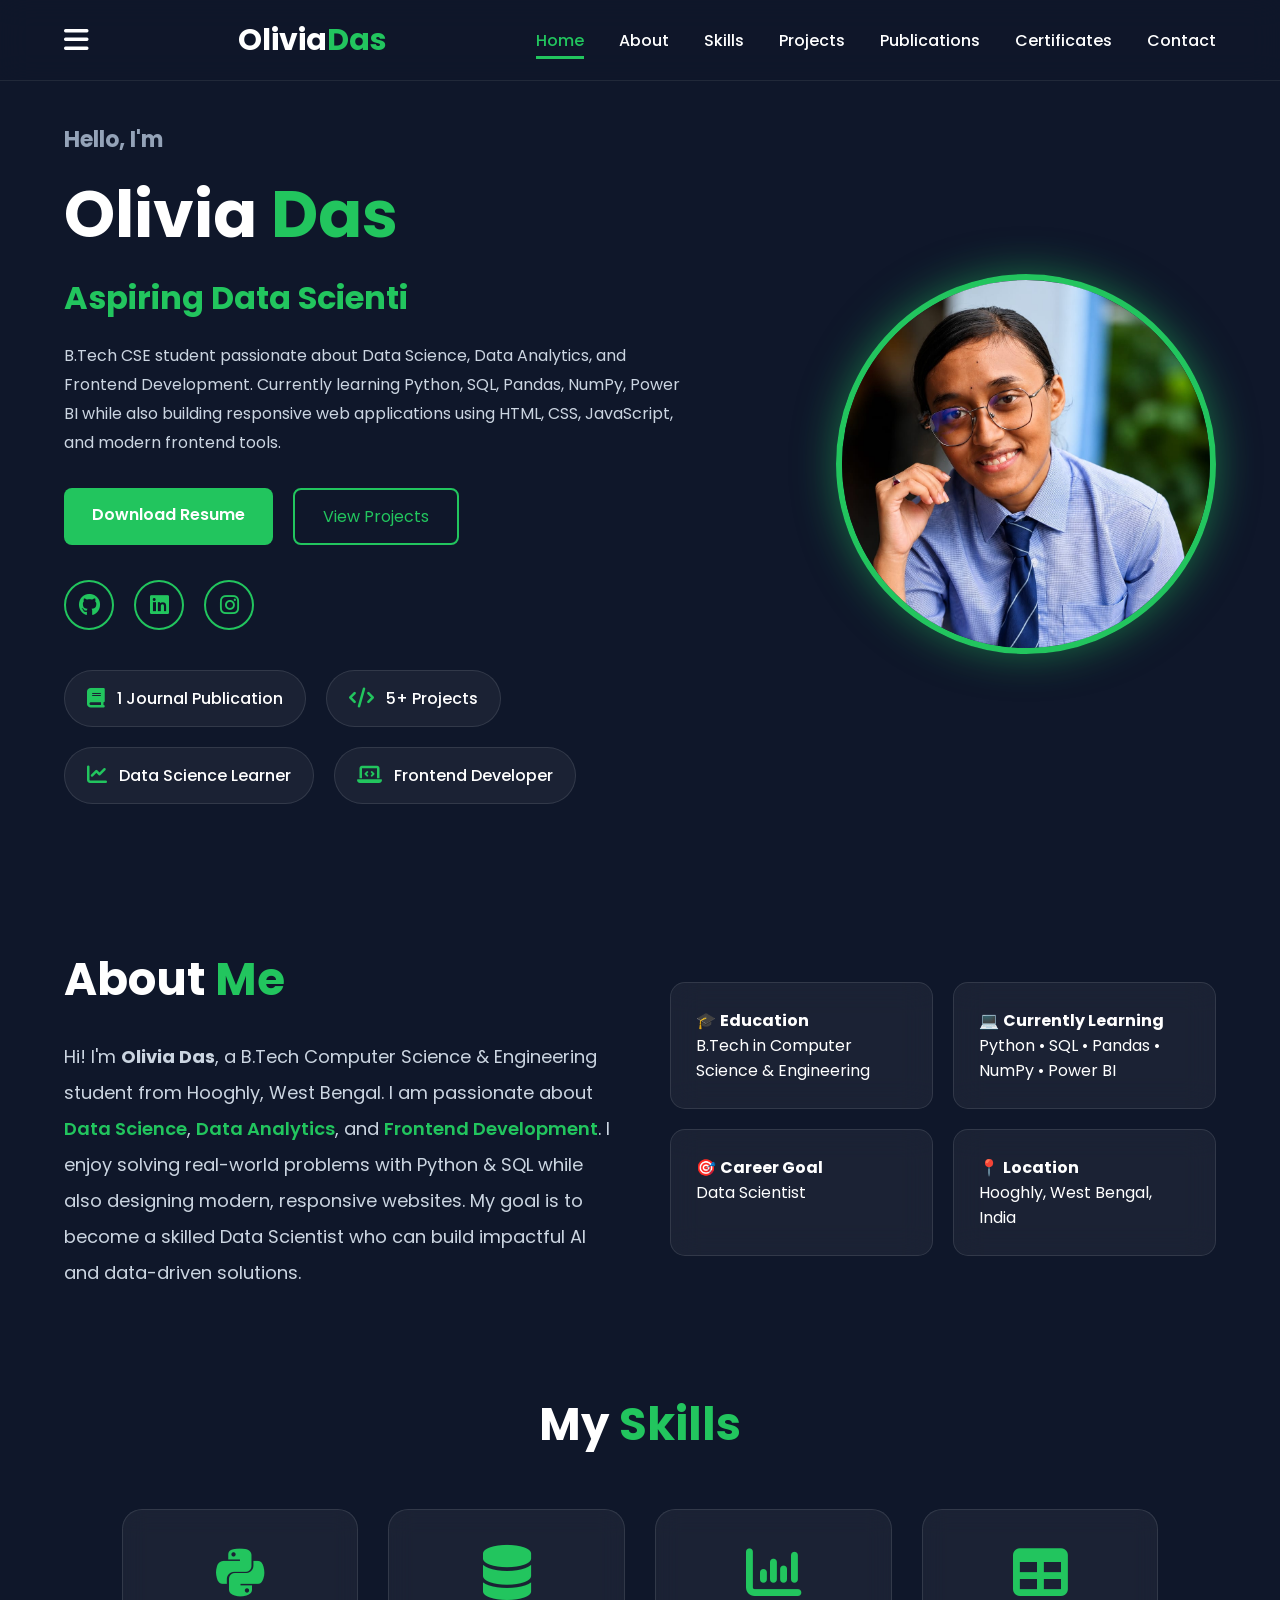
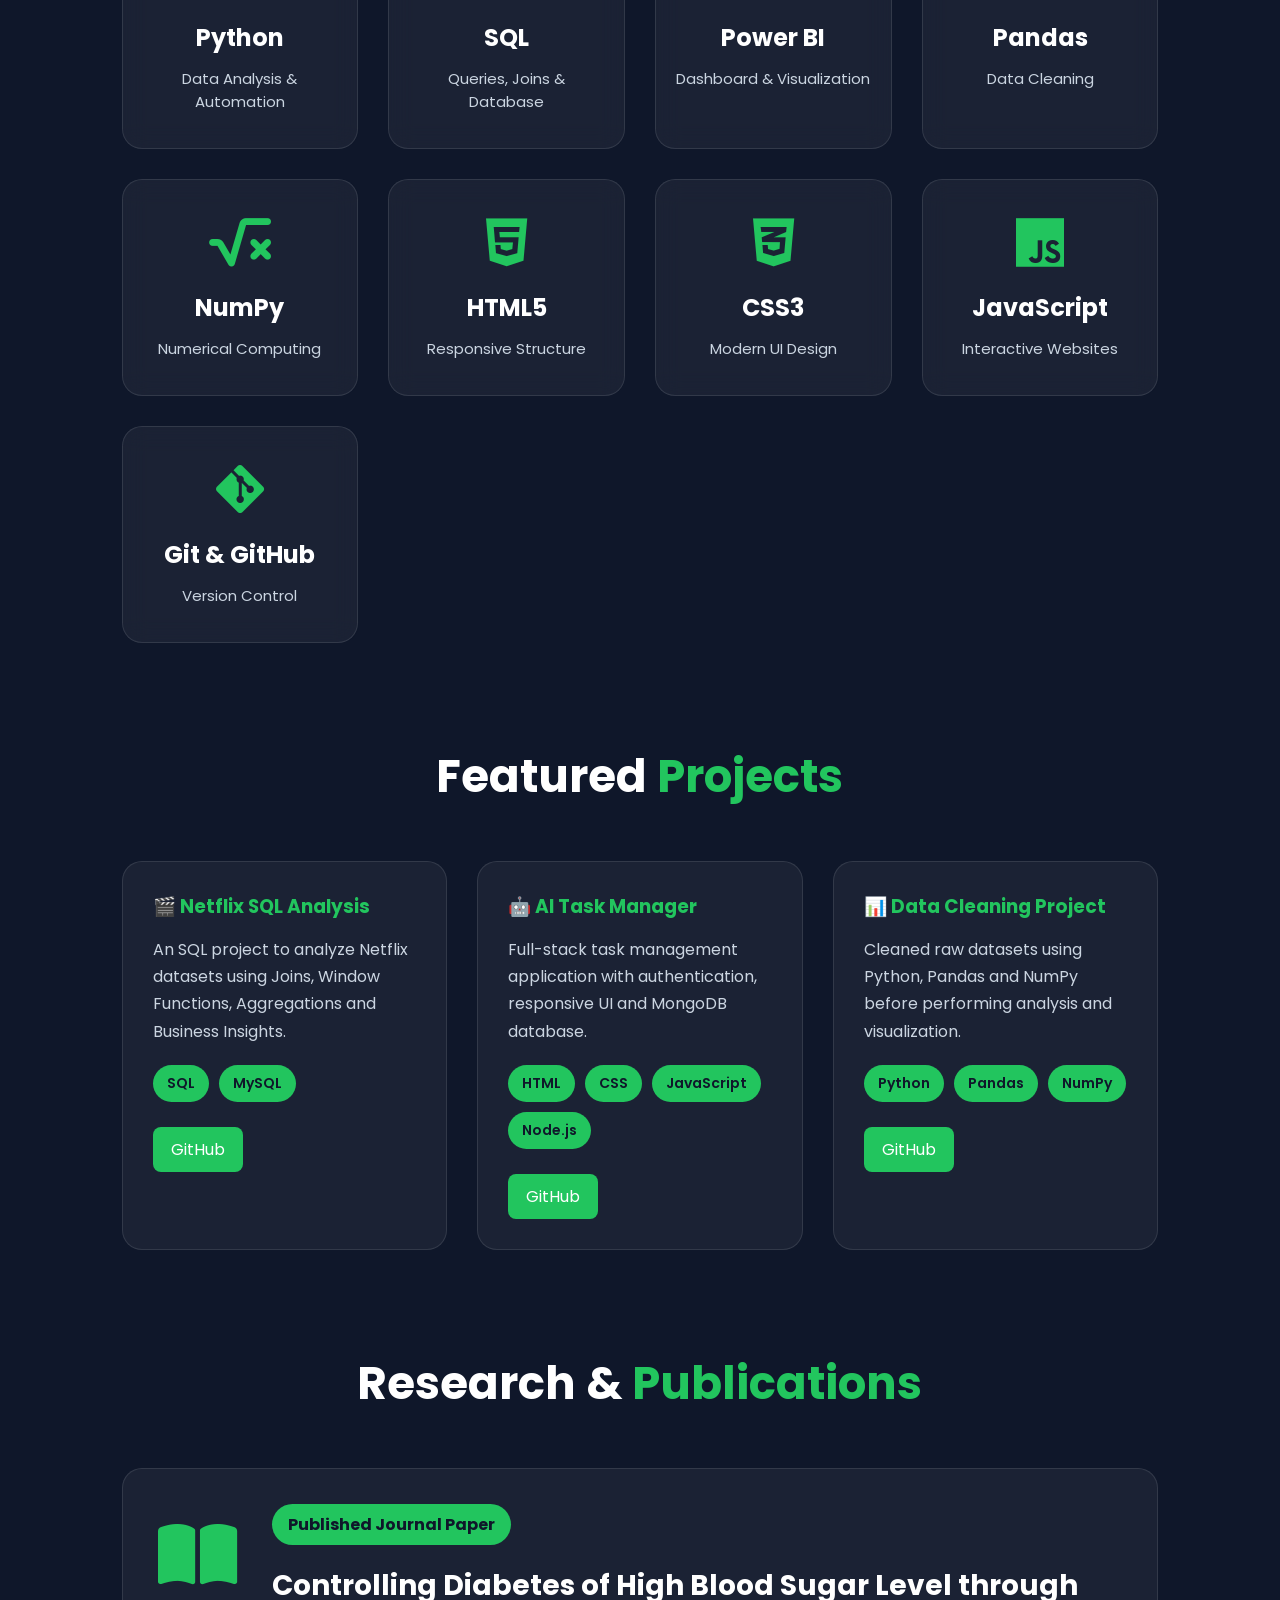
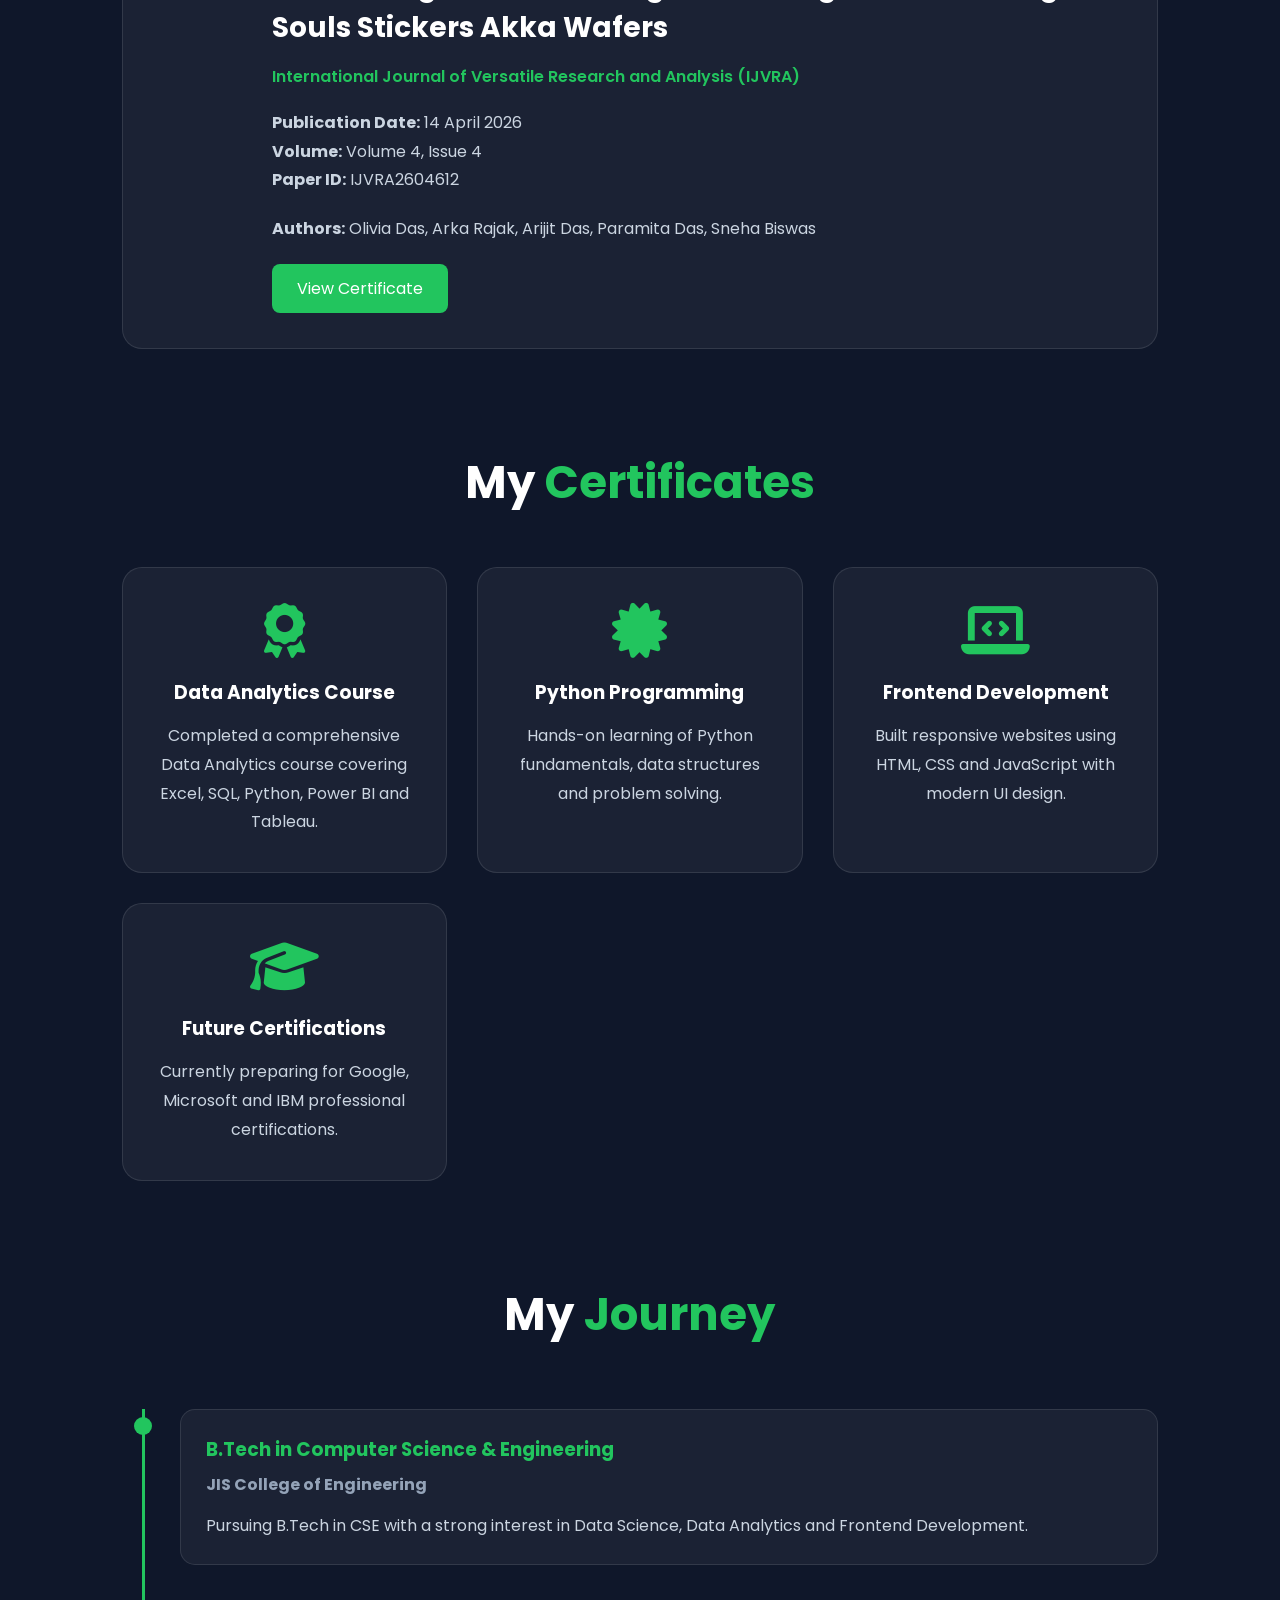
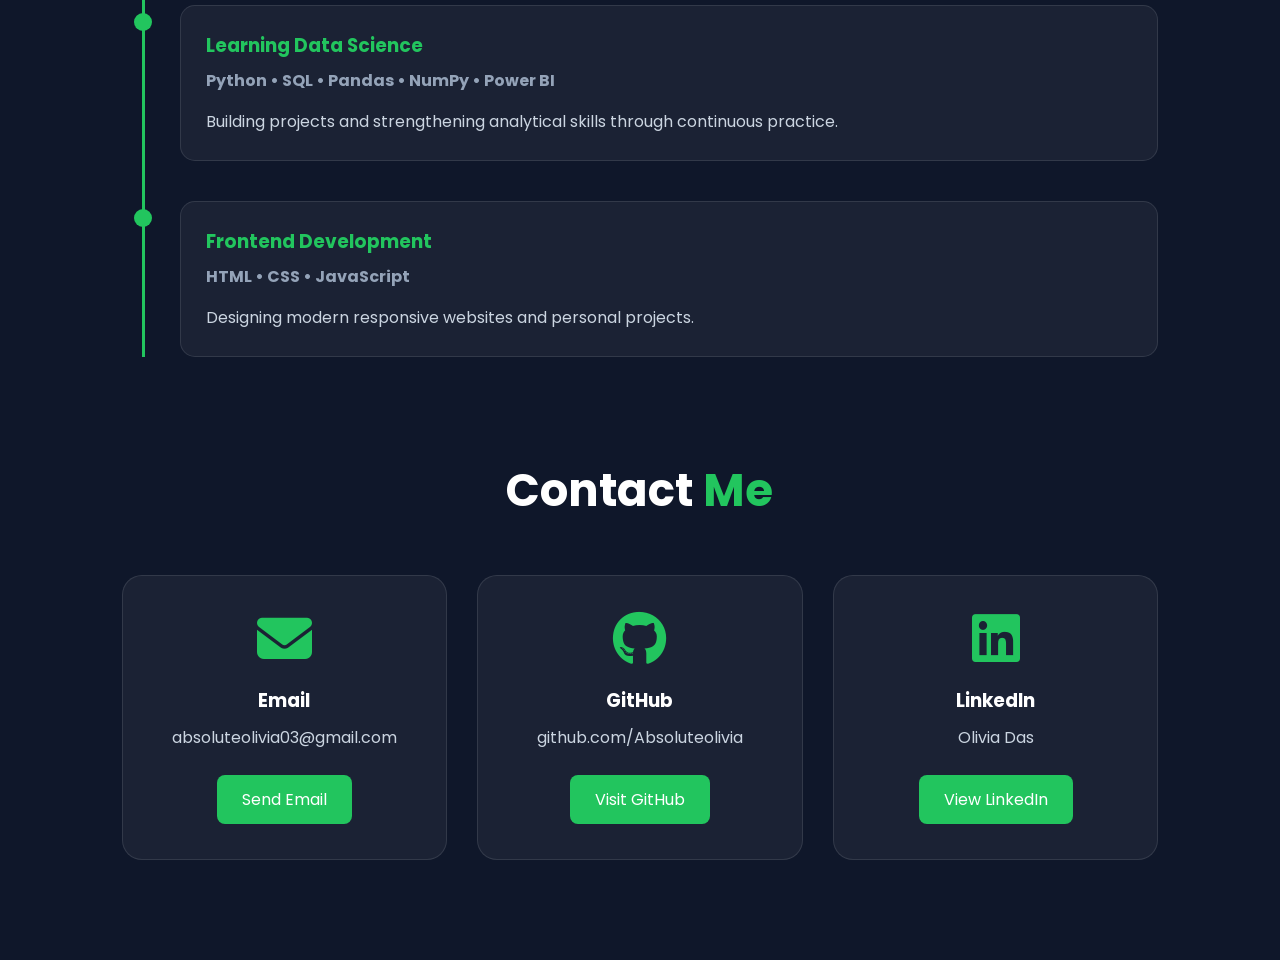
==== commit cbfcc3a0: "Added README and portfolio screenshots" ====
--- a/index.html
+++ b/index.html
@@ -21,7 +21,7 @@
 
 <nav class="navbar">
 <i class="fa-solid fa-bars menu-btn" onclick="showMenu()"></i>
-<i class="fa-solid fa-xmark close-btn" onclick="closeMenu()"></i>
+<i class="fa-solid fa-xmark close-btn" style="display: none;" onclick="closeMenu()"></i>
 <div class="logo">
 Olivia<span>Das</span>
 </div>
--- a/style.css
+++ b/style.css
@@ -244,11 +244,14 @@
 .hero-image img{
     width:380px;
     height:380px;
+    max-width:100%;
+    display:block;
     border-radius:50%;
     object-fit:cover;
     border:6px solid #22c55e;
     box-shadow:0 0 40px rgba(34,197,94,.5);
 }
+
 .typing{
     color:#22c55e;
     font-weight:700;
@@ -981,45 +984,186 @@
 /* MOBILE NAVBAR */
 /* ========================= */
 
-.menu-btn{
+.menu-btn,
+.close-btn{
     display:none;
     font-size:28px;
     color:white;
     cursor:pointer;
 }
 
-@media (max-width:768px){
-
-    .menu-btn{
-        display:block;
-    }
-    .close-btn{
-    display:none;
-    font-size:30px;
-    color:white;
-    cursor:pointer;
-}
-
-    .navbar{
-        width:92%;
-        height:70px;
-    }
-
-    .nav-links{
-        position:absolute;
-        top:70px;
-        left:-100%;
-        width:100%;
-        background:#111827;
-        display:flex;
-        flex-direction:column;
-        align-items:center;
-        gap:25px;
-        padding:30px 0;
-        transition:0.4s;
-    }
-
-    .nav-links.active{
-        left:0;
-    }
+/* ========================= */
+/* MOBILE RESPONSIVE */
+/* ========================= */
+
+@media screen and (max-width:768px){
+
+.logo {
+    font-size: 26px;
+}
+
+.menu-btn{
+    display:block;
+}
+
+.nav-links{
+    position:fixed;
+    right:-250px;
+    top:0;
+    width:250px;
+    height:100vh;
+    background:#0f172a;
+    box-shadow:-5px 0 25px rgba(0,0,0,0.5);
+    display:flex;
+    flex-direction:column;
+    justify-content:flex-start;
+    padding-top:100px;
+    padding-left:40px;
+    gap:30px;
+    transition:0.4s ease;
+    z-index:999;
+}
+
+.nav-links.active{
+    right:0;
+}
+
+.close-btn{
+    position:fixed;
+    top:25px;
+    right:25px;
+    z-index:1001;
+}
+
+.nav-links a {
+    font-size: 18px;
+    display: block;
+    width: 100%;
+}
+
+.about h2,
+.skills h2,
+.projects h2,
+.certificates h2,
+.journey h2,
+.research h2,
+.contact h2 {
+    font-size: 32px !important;
+    margin-bottom: 30px !important;
+}
+
+.about{
+    margin:60px auto;
+}
+
+.about-container{
+    flex-direction:column;
+    gap:40px;
+}
+
+.about-left h2 {
+    text-align: center;
+}
+
+.about-right{
+    grid-template-columns:1fr;
+    width:100%;
+}
+
+.skills,
+.projects,
+.certificates,
+.research,
+.contact {
+    margin: 60px auto;
+}
+
+.projects-container,
+.certificate-container,
+.contact-container {
+    grid-template-columns: 1fr;
+    gap: 20px;
+}
+
+.research-card {
+    flex-direction: column;
+    align-items: center;
+    text-align: center;
+    gap: 20px;
+    padding: 25px;
+}
+
+.research-icon {
+    font-size: 50px;
+}
+
+.research-content h3 {
+    font-size: 20px;
+}
+
+.hero{
+    flex-direction:column-reverse;
+    justify-content:center;
+    align-items:center;
+    text-align:center;
+    gap:40px;
+    width:92%;
+    padding-top:100px;
+}
+
+.hero-text{
+    width:100%;
+}
+
+.hero-text h1{
+    font-size:52px;
+}
+
+.hero-text h2{
+    font-size:28px;
+}
+
+.hero-text h3{
+    font-size:20px;
+}
+
+.hero-text p{
+    font-size:17px;
+    line-height:1.8;
+}
+
+.hero-image{
+    width:100%;
+    display:flex;
+    justify-content:center;
+}
+
+.hero-image img{
+    width:260px;
+    height:260px;
+    object-fit:cover;
+    border-radius:50%;
+}
+
+.hero-buttons{
+    flex-direction:column;
+    align-items:center;
+}
+
+.hero-buttons .btn,
+.hero-buttons .btn-outline{
+    width:220px;
+}
+
+.social-icons{
+    justify-content:center;
+    display:flex;
+}
+
+.achievement-bar{
+    display:grid;
+    grid-template-columns:1fr;
+    gap:15px;
+}
+
 }
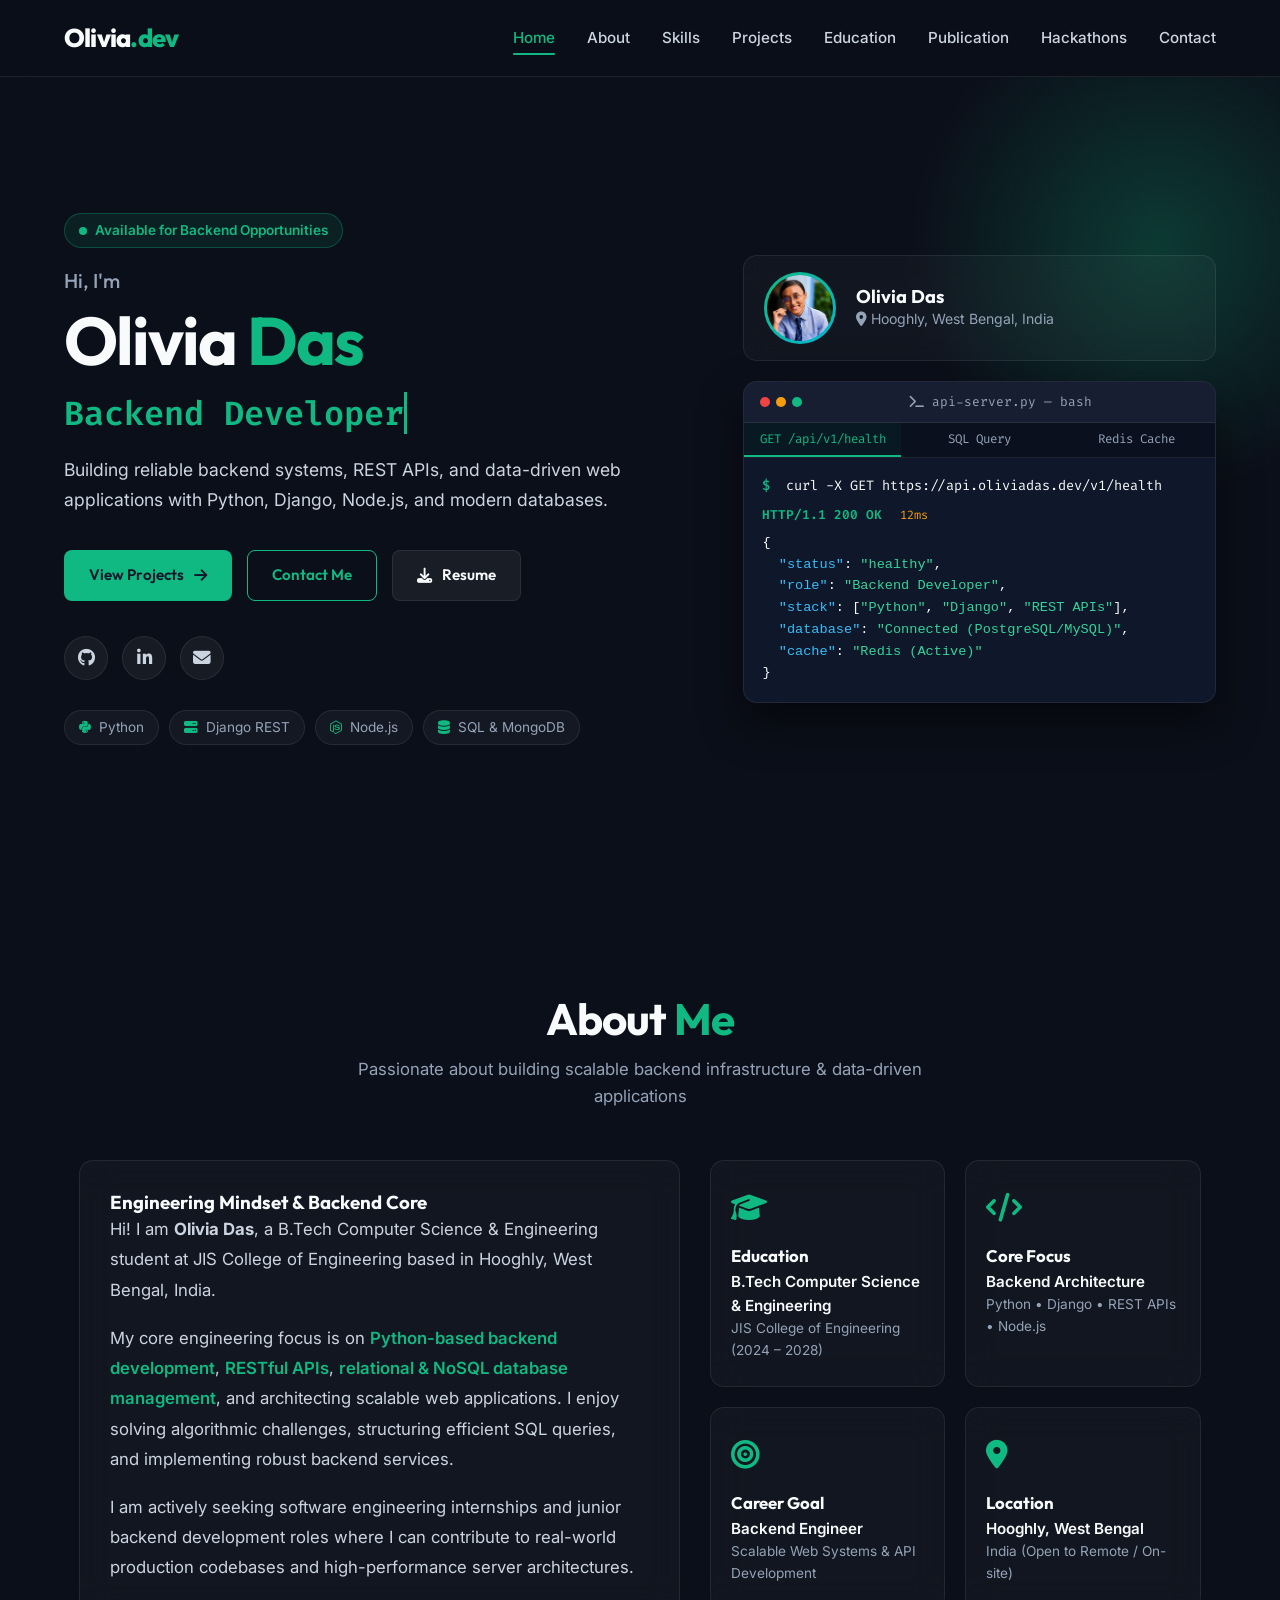
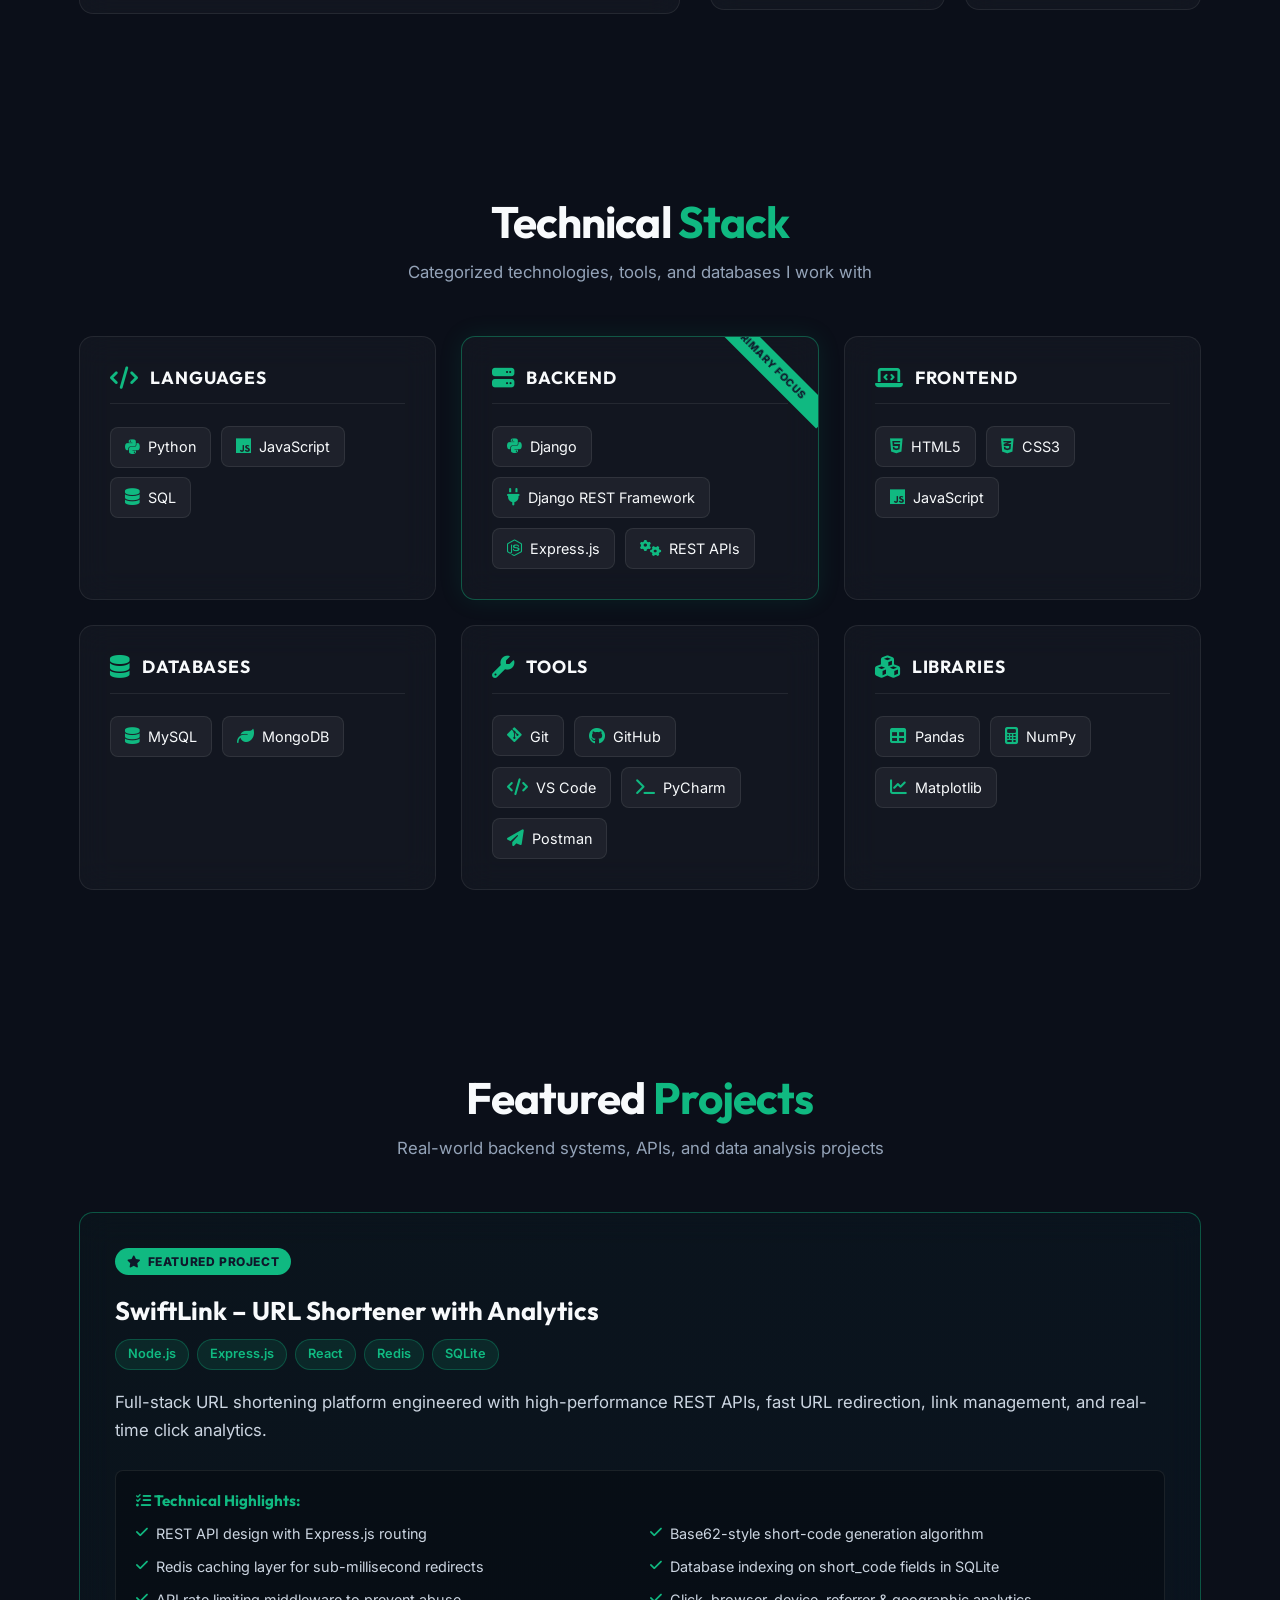
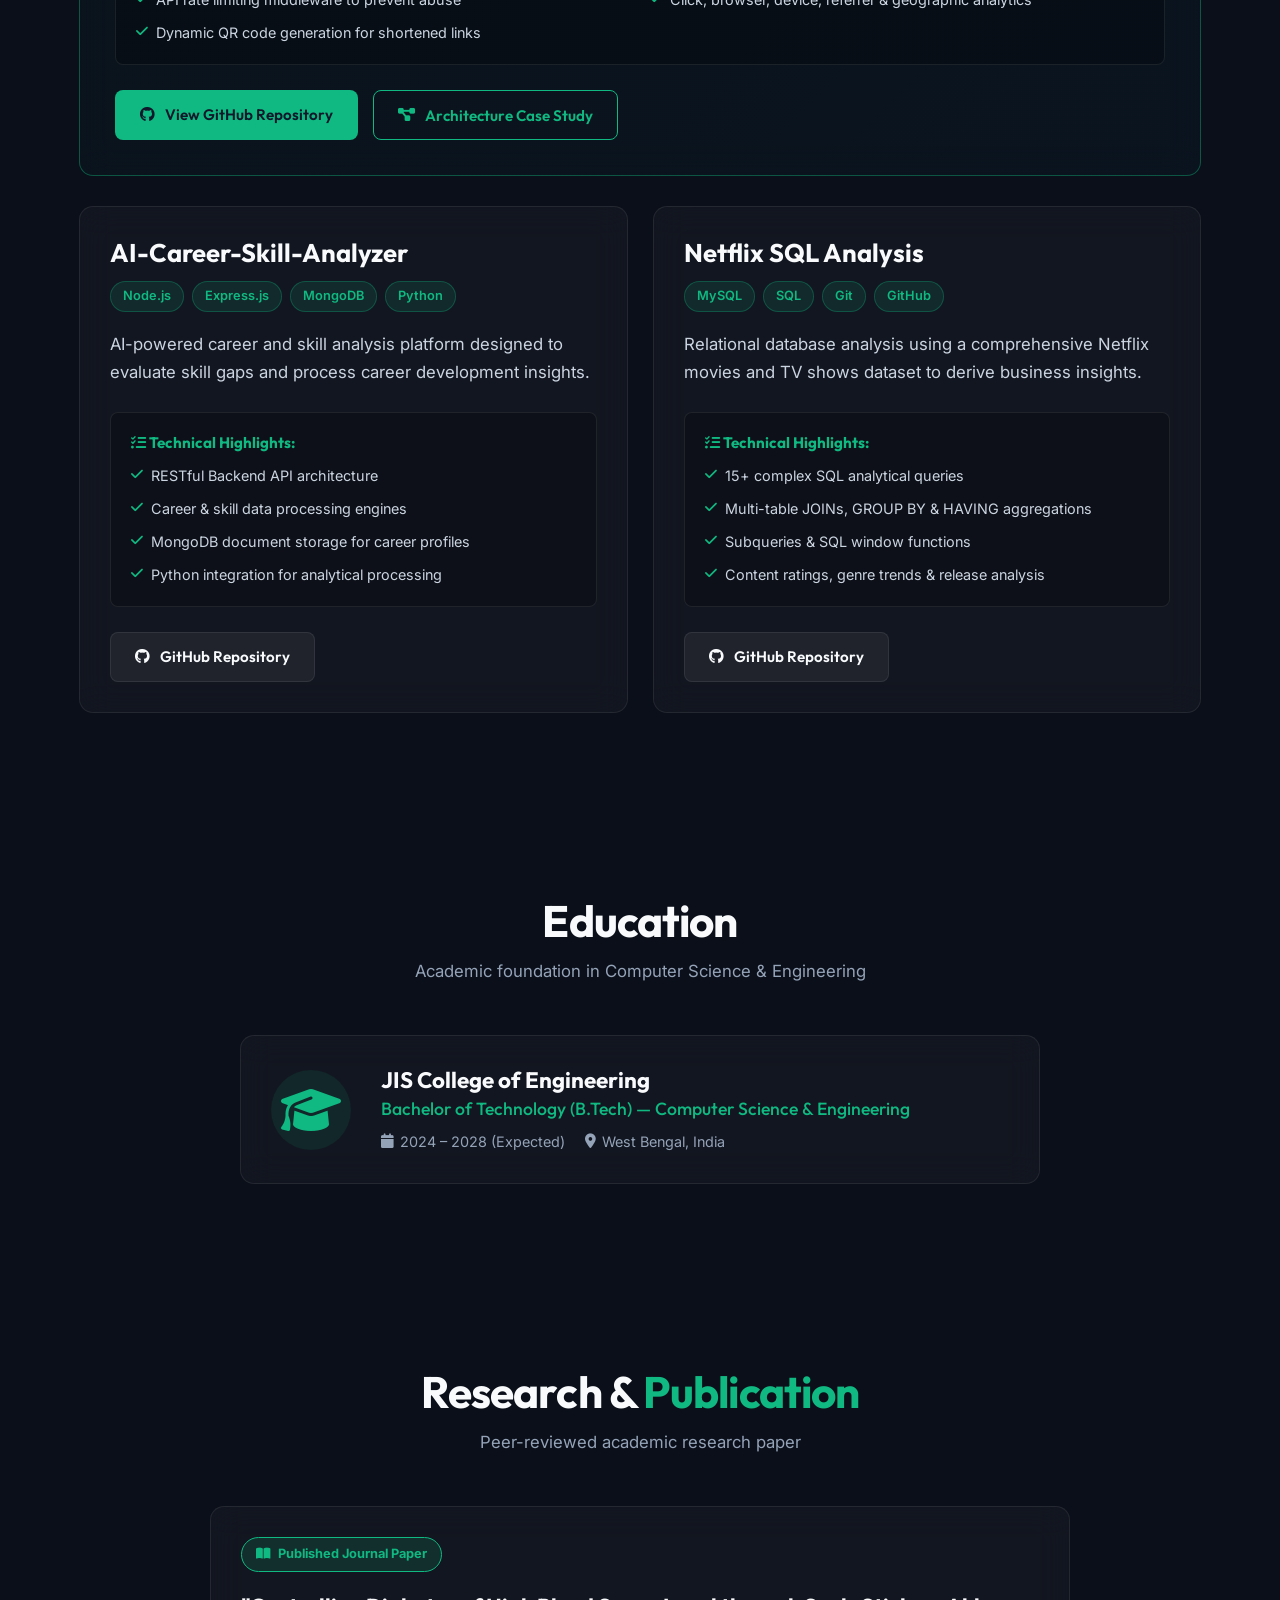
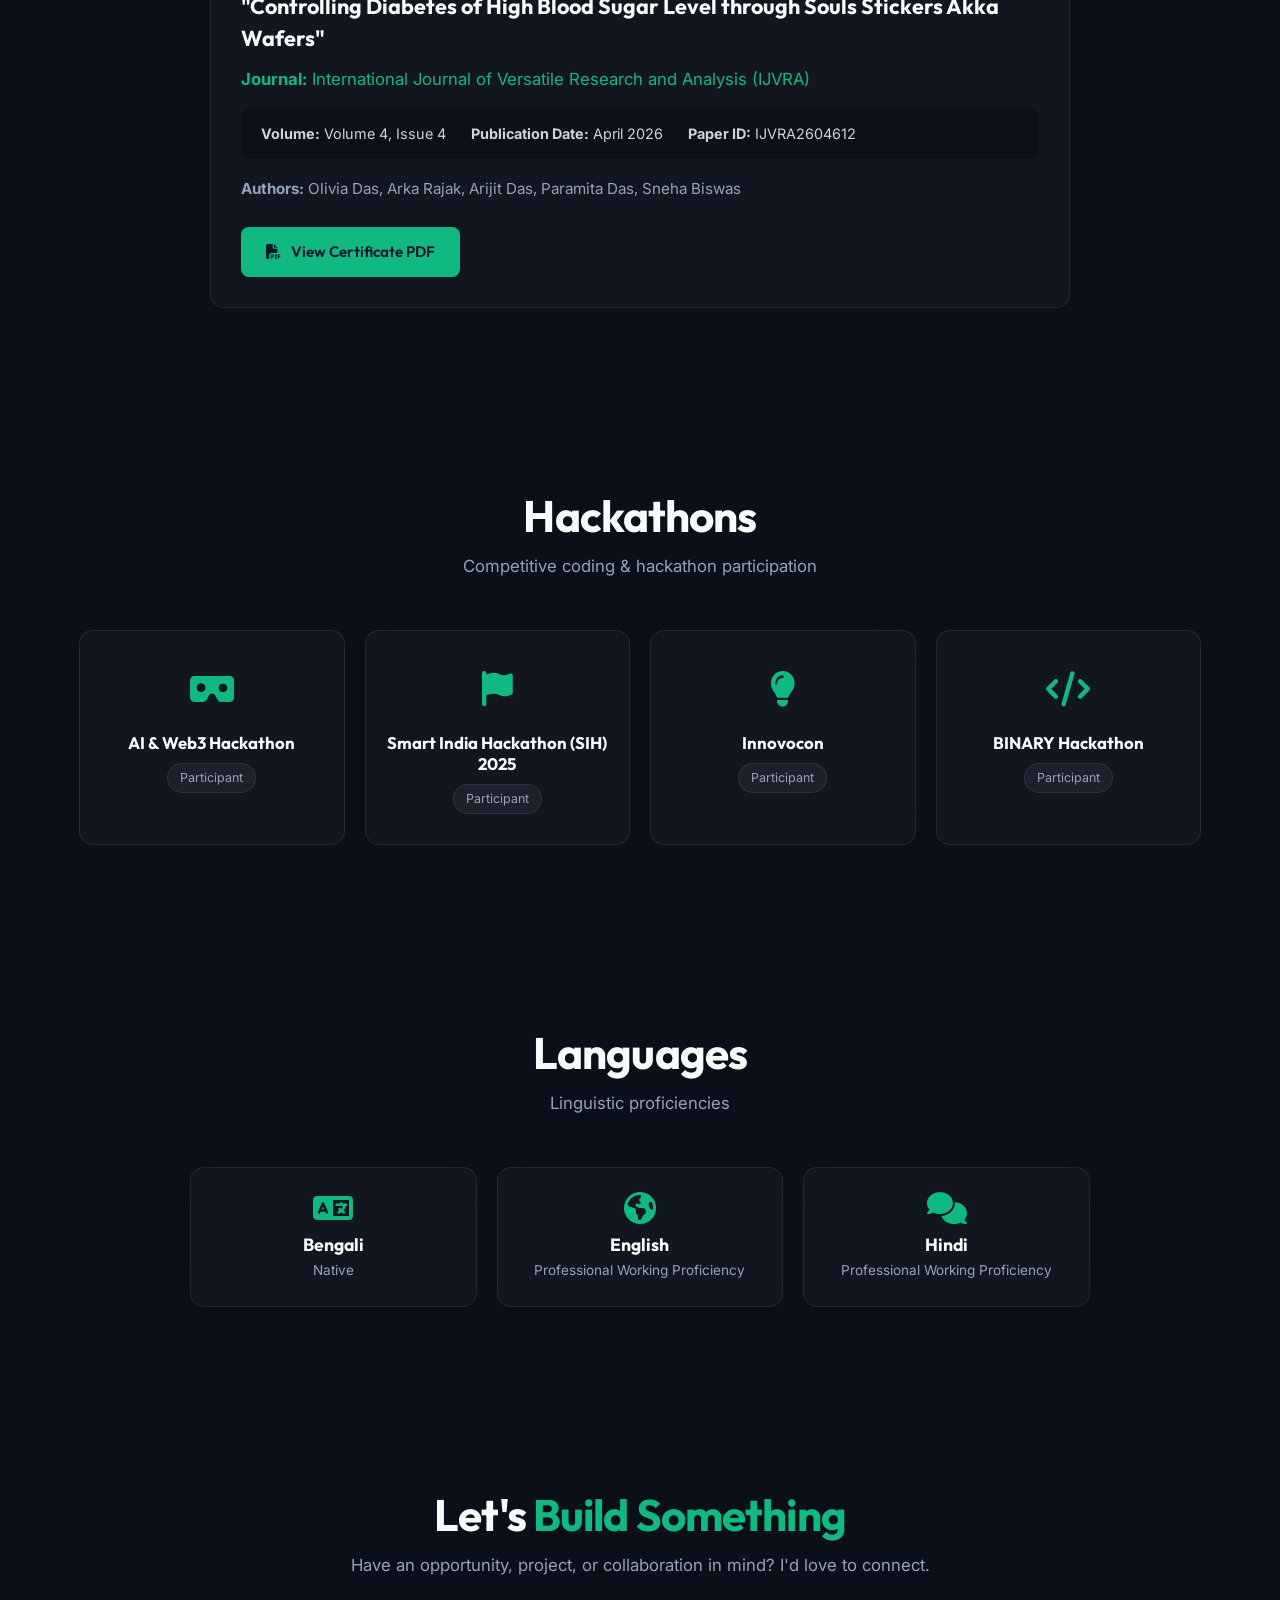
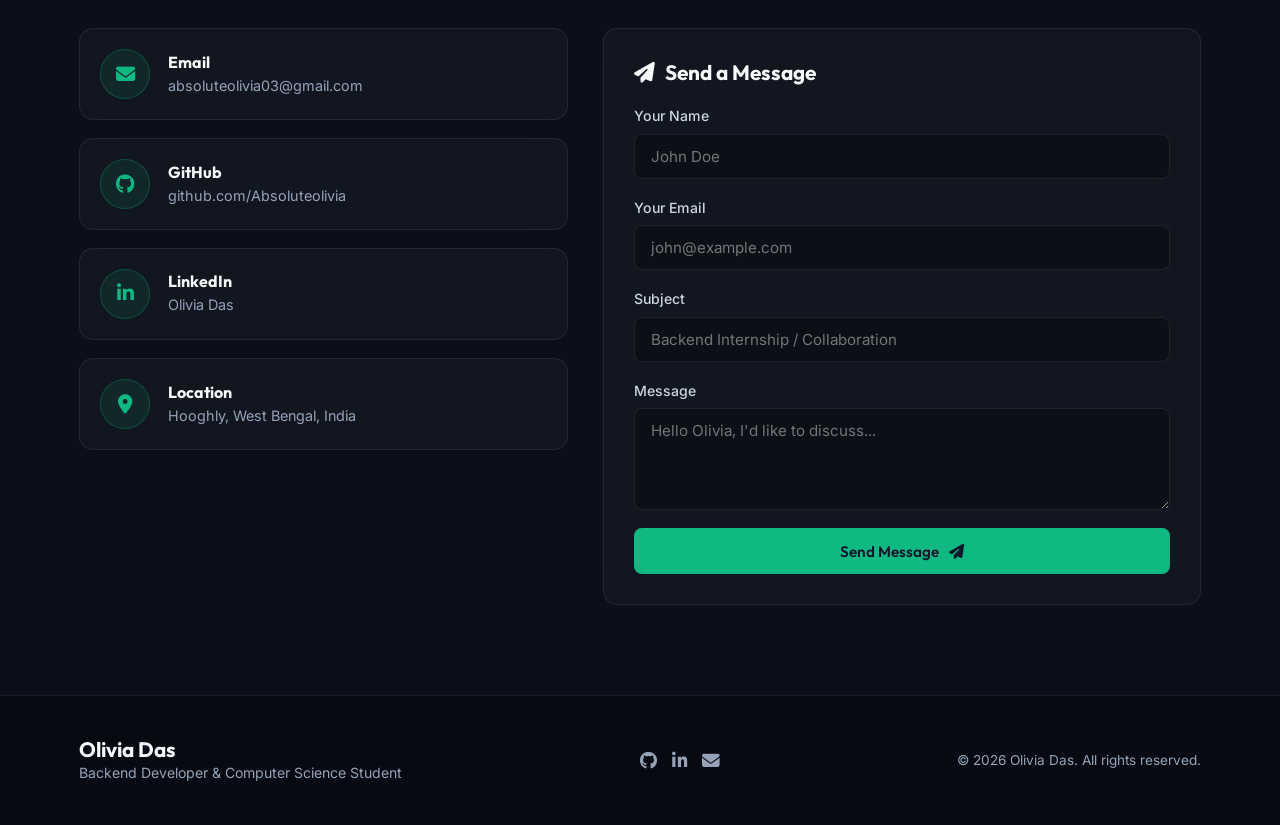
==== commit 24977d1f: "Revamp portfolio for Backend Developer role, update projects, system architecture case study & resum" ====
--- a/index.html
+++ b/index.html
@@ -3,473 +3,761 @@
 <head>
     <meta charset="UTF-8">
     <meta name="viewport" content="width=device-width, initial-scale=1.0">
-    <title>Olivia Das | Portfolio</title>
-
+    <title>Olivia Das | Backend Developer & Computer Science Student</title>
+    
+    <!-- Primary Meta Tags -->
+    <meta name="title" content="Olivia Das | Backend Developer & Computer Science Student">
+    <meta name="description" content="Portfolio of Olivia Das, a Computer Science student and aspiring Backend Developer specializing in Python, Django, REST APIs, databases, and scalable web applications.">
+    <meta name="keywords" content="Olivia Das, Backend Developer, Python, Django, REST APIs, SQL, Express.js, MongoDB, Computer Science, Portfolio">
+    <meta name="author" content="Olivia Das">
+    <meta name="theme-color" content="#0b0f19">
+
+    <!-- Open Graph / Facebook -->
+    <meta property="og:type" content="website">
+    <meta property="og:url" content="https://github.com/Absoluteolivia">
+    <meta property="og:title" content="Olivia Das | Backend Developer & Computer Science Student">
+    <meta property="og:description" content="Building reliable backend systems, REST APIs, and data-driven web applications with Python, Django, Node.js, and modern databases.">
+    <meta property="og:image" content="assets/profile.jpg">
+
+    <!-- Twitter -->
+    <meta property="twitter:card" content="summary_large_image">
+    <meta property="twitter:title" content="Olivia Das | Backend Developer">
+    <meta property="twitter:description" content="Building reliable backend systems, REST APIs, and data-driven web applications with Python, Django, Node.js, and modern databases.">
+    <meta property="twitter:image" content="assets/profile.jpg">
+
+    <!-- Stylesheets -->
     <link rel="stylesheet" href="style.css">
 
-    <!-- Google Font -->
-    <link href="https://fonts.googleapis.com/css2?family=Poppins:wght@300;400;500;600;700&display=swap" rel="stylesheet">
-
-    <!-- Font Awesome -->
-    <link rel="stylesheet"
-    href="https://cdnjs.cloudflare.com/ajax/libs/font-awesome/6.7.2/css/all.min.css">
+    <!-- Google Fonts -->
+    <link rel="preconnect" href="https://fonts.googleapis.com">
+    <link rel="preconnect" href="https://fonts.gstatic.com" crossorigin>
+    <link href="https://fonts.googleapis.com/css2?family=Fira+Code:wght@400;500;600&family=Inter:wght@300;400;500;600;700&family=Outfit:wght@400;500;600;700;800&display=swap" rel="stylesheet">
+
+    <!-- Font Awesome Icons -->
+    <link rel="stylesheet" href="https://cdnjs.cloudflare.com/ajax/libs/font-awesome/6.7.2/css/all.min.css" crossorigin="anonymous">
 </head>
 
 <body>
 
-<header>
-
-<nav class="navbar">
-<i class="fa-solid fa-bars menu-btn" onclick="showMenu()"></i>
-<i class="fa-solid fa-xmark close-btn" style="display: none;" onclick="closeMenu()"></i>
-<div class="logo">
-Olivia<span>Das</span>
-</div>
-
-<ul class="nav-links" id="navLinks">
-<li><a href="#home">Home</a></li>
-<li><a href="#about">About</a></li>
-<li><a href="#skills">Skills</a></li>
-<li><a href="#projects">Projects</a></li>
-<li><a href="#research">Publications</a></li>
-<li><a href="#certificates">Certificates</a></li>
-<li><a href="#contact">Contact</a></li>
-
-</ul>
-
-</nav>
-
+<!-- Header & Navbar -->
+<header id="header">
+    <nav class="navbar" aria-label="Main Navigation">
+        <a href="#home" class="logo" aria-label="Olivia Das Portfolio Home">
+            Olivia<span>.dev</span>
+        </a>
+
+        <button class="mobile-toggle" id="menuBtn" aria-label="Open Navigation Menu" aria-expanded="false" aria-controls="navLinks">
+            <i class="fa-solid fa-bars menu-btn"></i>
+        </button>
+
+        <div class="nav-overlay" id="navOverlay"></div>
+
+        <ul class="nav-links" id="navLinks" role="menubar">
+            <li role="none"><a href="#home" role="menuitem" class="nav-link active">Home</a></li>
+            <li role="none"><a href="#about" role="menuitem" class="nav-link">About</a></li>
+            <li role="none"><a href="#skills" role="menuitem" class="nav-link">Skills</a></li>
+            <li role="none"><a href="#projects" role="menuitem" class="nav-link">Projects</a></li>
+            <li role="none"><a href="#education" role="menuitem" class="nav-link">Education</a></li>
+            <li role="none"><a href="#publication" role="menuitem" class="nav-link">Publication</a></li>
+            <li role="none"><a href="#hackathons" role="menuitem" class="nav-link">Hackathons</a></li>
+            <li role="none"><a href="#contact" role="menuitem" class="nav-link">Contact</a></li>
+        </ul>
+    </nav>
 </header>
-<section id="home" class="hero">
-    <div class="hero-text">
-
-        <h3>Hello, I'm</h3>
-
-        <h1>Olivia <span>Das</span></h1>
-
-<h2>
-    <span class="typing"></span>
-</h2>
-        <p>
-            B.Tech CSE student passionate about Data Science, Data Analytics, and Frontend Development. Currently learning Python, SQL, Pandas, NumPy, Power BI while also building responsive web applications using HTML, CSS, JavaScript, and modern frontend tools.
-        </p>
-
-        <div class="hero-buttons">
-<a href="assets/resume.pdf" download class="btn">
-    Download Resume
-</a>            <a href="#projects" class="btn-outline">View Projects</a>
-        </div>
-
-        <div class="social-icons">
-            <a href="https://github.com/Absoluteolivia" target="_blank"><i class="fab fa-github"></i></a>
-
-            <a href="https://www.linkedin.com/in/olivia-das-b7b706282/" target="_blank"><i class="fab fa-linkedin"></i></a>
-
-            <a href="https://www.instagram.com/" target="_blank"><i class="fab fa-instagram"></i></a>
-        </div>
-<div class="achievement-bar">
-
-    <div class="achievement">
-        <i class="fa-solid fa-book"></i>
-        <span>1 Journal Publication</span>
+
+<main>
+    <!-- Hero Section -->
+    <section id="home" class="hero" aria-label="Hero Section">
+        <div class="hero-container">
+            <div class="hero-text">
+                <div class="badge-tag">
+                    <span class="pulse-dot"></span> Available for Backend Opportunities
+                </div>
+                <h3 class="hero-greeting">Hi, I'm</h3>
+                <h1 class="hero-name">Olivia <span>Das</span></h1>
+                <h2 class="hero-title">
+                    <span class="typing" id="typing"></span><span class="cursor">&nbsp;</span>
+                </h2>
+                <p class="hero-bio">
+                    Building reliable backend systems, REST APIs, and data-driven web applications with Python, Django, Node.js, and modern databases.
+                </p>
+
+                <div class="hero-actions">
+                    <a href="#projects" class="btn btn-primary">
+                        <span>View Projects</span> <i class="fa-solid fa-arrow-right"></i>
+                    </a>
+                    <a href="#contact" class="btn btn-outline">Contact Me</a>
+                    <a href="assets/resume.pdf" download="Olivia_Das_Resume.pdf" class="btn btn-secondary" title="Download Resume PDF">
+                        <i class="fa-solid fa-download"></i> Resume
+                    </a>
+                </div>
+
+                <div class="social-links" aria-label="Social Profiles">
+                    <a href="https://github.com/Absoluteolivia" target="_blank" rel="noopener noreferrer" aria-label="GitHub Profile" title="GitHub">
+                        <i class="fa-brands fa-github"></i>
+                    </a>
+                    <a href="https://www.linkedin.com/in/olivia-das-b7b706282/" target="_blank" rel="noopener noreferrer" aria-label="LinkedIn Profile" title="LinkedIn">
+                        <i class="fa-brands fa-linkedin-in"></i>
+                    </a>
+                    <a href="mailto:absoluteolivia03@gmail.com" aria-label="Email Me" title="Email">
+                        <i class="fa-solid fa-envelope"></i>
+                    </a>
+                </div>
+
+                <div class="key-tech-pills">
+                    <span class="pill"><i class="fa-brands fa-python"></i> Python</span>
+                    <span class="pill"><i class="fa-solid fa-server"></i> Django REST</span>
+                    <span class="pill"><i class="fa-brands fa-node-js"></i> Node.js</span>
+                    <span class="pill"><i class="fa-solid fa-database"></i> SQL & MongoDB</span>
+                </div>
+            </div>
+
+            <!-- Visual Developer Component -->
+            <div class="hero-visual">
+                <div class="visual-card-wrapper">
+                    <!-- Profile Card -->
+                    <div class="profile-header-box">
+                        <div class="profile-img-ring">
+                            <img src="assets/profile.jpg" alt="Olivia Das Profile Picture" class="profile-img">
+                        </div>
+                        <div class="profile-info-mini">
+                            <h4>Olivia Das</h4>
+                            <p><i class="fa-solid fa-location-dot"></i> Hooghly, West Bengal, India</p>
+                        </div>
+                    </div>
+
+                    <!-- Interactive Terminal & API Simulator -->
+                    <div class="terminal-card">
+                        <div class="terminal-header">
+                            <div class="terminal-dots">
+                                <span class="dot red"></span>
+                                <span class="dot yellow"></span>
+                                <span class="dot green"></span>
+                            </div>
+                            <div class="terminal-title">
+                                <i class="fa-solid fa-terminal"></i> api-server.py — bash
+                            </div>
+                        </div>
+
+                        <div class="terminal-tabs">
+                            <button class="term-tab active" data-tab="tab-api">GET /api/v1/health</button>
+                            <button class="term-tab" data-tab="tab-sql">SQL Query</button>
+                            <button class="term-tab" data-tab="tab-redis">Redis Cache</button>
+                        </div>
+
+                        <div class="terminal-body">
+                            <!-- Tab 1: REST API Response -->
+                            <div class="term-content active" id="tab-api">
+                                <div class="term-line"><span class="cmd-prompt">$</span> curl -X GET https://api.oliviadas.dev/v1/health</div>
+                                <div class="term-line status-line"><span class="http-status">HTTP/1.1 200 OK</span> <span class="latency">12ms</span></div>
+                                <pre class="json-code">
+{
+  <span class="key">"status"</span>: <span class="str">"healthy"</span>,
+  <span class="key">"role"</span>: <span class="str">"Backend Developer"</span>,
+  <span class="key">"stack"</span>: [<span class="str">"Python"</span>, <span class="str">"Django"</span>, <span class="str">"REST APIs"</span>],
+  <span class="key">"database"</span>: <span class="str">"Connected (PostgreSQL/MySQL)"</span>,
+  <span class="key">"cache"</span>: <span class="str">"Redis (Active)"</span>
+}</pre>
+                            </div>
+
+                            <!-- Tab 2: SQL Query Execution -->
+                            <div class="term-content" id="tab-sql">
+                                <div class="term-line"><span class="cmd-prompt">$</span> mysql -u admin -p -e "SELECT * FROM analytics;"</div>
+                                <pre class="sql-code">
+<span class="kw">SELECT</span> short_code, original_url, clicks
+<span class="kw">FROM</span> urls
+<span class="kw">WHERE</span> created_at >= <span class="str">'2026-01-01'</span>
+<span class="kw">ORDER BY</span> clicks <span class="kw">DESC</span>
+<span class="kw">LIMIT</span> 3;
+
+<span class="comment">-- 3 rows returned in 0.004 sec</span></pre>
+                            </div>
+
+                            <!-- Tab 3: Redis In-Memory Cache -->
+                            <div class="term-content" id="tab-redis">
+                                <div class="term-line"><span class="cmd-prompt">$</span> redis-cli GET url:swift_8a92</div>
+                                <div class="term-line output"><span class="str">"https://oliviadas.dev/portfolio"</span></div>
+                                <div class="term-line"><span class="cmd-prompt">$</span> redis-cli INCR url:swift_8a92:clicks</div>
+                                <div class="term-line output">(integer) 1420</div>
+                            </div>
+                        </div>
+                    </div>
+                </div>
+            </div>
+        </div>
+    </section>
+
+    <!-- About Section -->
+    <section id="about" class="section about-section" aria-label="About Section">
+        <div class="container">
+            <div class="section-title text-center">
+                <h2>About <span>Me</span></h2>
+                <p class="section-subtitle">Passionate about building scalable backend infrastructure & data-driven applications</p>
+            </div>
+
+            <div class="about-grid">
+                <div class="about-bio-card glass-card">
+                    <h3>Engineering Mindset & Backend Core</h3>
+                    <p>
+                        Hi! I am <strong>Olivia Das</strong>, a B.Tech Computer Science & Engineering student at JIS College of Engineering based in Hooghly, West Bengal, India.
+                    </p>
+                    <p>
+                        My core engineering focus is on <span>Python-based backend development</span>, <span>RESTful APIs</span>, <span>relational & NoSQL database management</span>, and architecting scalable web applications. I enjoy solving algorithmic challenges, structuring efficient SQL queries, and implementing robust backend services.
+                    </p>
+                    <p>
+                        I am actively seeking software engineering internships and junior backend development roles where I can contribute to real-world production codebases and high-performance server architectures.
+                    </p>
+                </div>
+
+                <div class="about-highlights-grid">
+                    <div class="highlight-card glass-card">
+                        <div class="card-icon"><i class="fa-solid fa-graduation-cap"></i></div>
+                        <h4>Education</h4>
+                        <p class="highlight-title">B.Tech Computer Science & Engineering</p>
+                        <p class="highlight-sub">JIS College of Engineering (2024 – 2028)</p>
+                    </div>
+
+                    <div class="highlight-card glass-card">
+                        <div class="card-icon"><i class="fa-solid fa-code"></i></div>
+                        <h4>Core Focus</h4>
+                        <p class="highlight-title">Backend Architecture</p>
+                        <p class="highlight-sub">Python • Django • REST APIs • Node.js</p>
+                    </div>
+
+                    <div class="highlight-card glass-card">
+                        <div class="card-icon"><i class="fa-solid fa-bullseye"></i></div>
+                        <h4>Career Goal</h4>
+                        <p class="highlight-title">Backend Engineer</p>
+                        <p class="highlight-sub">Scalable Web Systems & API Development</p>
+                    </div>
+
+                    <div class="highlight-card glass-card">
+                        <div class="card-icon"><i class="fa-solid fa-location-dot"></i></div>
+                        <h4>Location</h4>
+                        <p class="highlight-title">Hooghly, West Bengal</p>
+                        <p class="highlight-sub">India (Open to Remote / On-site)</p>
+                    </div>
+                </div>
+            </div>
+        </div>
+    </section>
+
+    <!-- Technical Skills Section -->
+    <section id="skills" class="section skills-section" aria-label="Technical Skills Section">
+        <div class="container">
+            <div class="section-title text-center">
+                <h2>Technical <span>Stack</span></h2>
+                <p class="section-subtitle">Categorized technologies, tools, and databases I work with</p>
+            </div>
+
+            <div class="skills-grid">
+                <!-- Category 1: Languages -->
+                <div class="skill-category-card glass-card">
+                    <div class="category-header">
+                        <i class="fa-solid fa-code category-icon"></i>
+                        <h3>LANGUAGES</h3>
+                    </div>
+                    <div class="skill-badges">
+                        <div class="skill-badge"><i class="fa-brands fa-python"></i> <span>Python</span></div>
+                        <div class="skill-badge"><i class="fa-brands fa-js"></i> <span>JavaScript</span></div>
+                        <div class="skill-badge"><i class="fa-solid fa-database"></i> <span>SQL</span></div>
+                    </div>
+                </div>
+
+                <!-- Category 2: Backend -->
+                <div class="skill-category-card glass-card featured-category">
+                    <div class="featured-ribbon">PRIMARY FOCUS</div>
+                    <div class="category-header">
+                        <i class="fa-solid fa-server category-icon"></i>
+                        <h3>BACKEND</h3>
+                    </div>
+                    <div class="skill-badges">
+                        <div class="skill-badge"><i class="fa-brands fa-python"></i> <span>Django</span></div>
+                        <div class="skill-badge"><i class="fa-solid fa-plug"></i> <span>Django REST Framework</span></div>
+                        <div class="skill-badge"><i class="fa-brands fa-node-js"></i> <span>Express.js</span></div>
+                        <div class="skill-badge"><i class="fa-solid fa-gears"></i> <span>REST APIs</span></div>
+                    </div>
+                </div>
+
+                <!-- Category 3: Frontend -->
+                <div class="skill-category-card glass-card">
+                    <div class="category-header">
+                        <i class="fa-solid fa-laptop-code category-icon"></i>
+                        <h3>FRONTEND</h3>
+                    </div>
+                    <div class="skill-badges">
+                        <div class="skill-badge"><i class="fa-brands fa-html5"></i> <span>HTML5</span></div>
+                        <div class="skill-badge"><i class="fa-brands fa-css3-alt"></i> <span>CSS3</span></div>
+                        <div class="skill-badge"><i class="fa-brands fa-js"></i> <span>JavaScript</span></div>
+                    </div>
+                </div>
+
+                <!-- Category 4: Databases -->
+                <div class="skill-category-card glass-card">
+                    <div class="category-header">
+                        <i class="fa-solid fa-database category-icon"></i>
+                        <h3>DATABASES</h3>
+                    </div>
+                    <div class="skill-badges">
+                        <div class="skill-badge"><i class="fa-solid fa-database"></i> <span>MySQL</span></div>
+                        <div class="skill-badge"><i class="fa-solid fa-leaf"></i> <span>MongoDB</span></div>
+                    </div>
+                </div>
+
+                <!-- Category 5: Tools -->
+                <div class="skill-category-card glass-card">
+                    <div class="category-header">
+                        <i class="fa-solid fa-wrench category-icon"></i>
+                        <h3>TOOLS</h3>
+                    </div>
+                    <div class="skill-badges">
+                        <div class="skill-badge"><i class="fa-brands fa-git-alt"></i> <span>Git</span></div>
+                        <div class="skill-badge"><i class="fa-brands fa-github"></i> <span>GitHub</span></div>
+                        <div class="skill-badge"><i class="fa-solid fa-code"></i> <span>VS Code</span></div>
+                        <div class="skill-badge"><i class="fa-solid fa-terminal"></i> <span>PyCharm</span></div>
+                        <div class="skill-badge"><i class="fa-solid fa-paper-plane"></i> <span>Postman</span></div>
+                    </div>
+                </div>
+
+                <!-- Category 6: Libraries -->
+                <div class="skill-category-card glass-card">
+                    <div class="category-header">
+                        <i class="fa-solid fa-cubes category-icon"></i>
+                        <h3>LIBRARIES</h3>
+                    </div>
+                    <div class="skill-badges">
+                        <div class="skill-badge"><i class="fa-solid fa-table"></i> <span>Pandas</span></div>
+                        <div class="skill-badge"><i class="fa-solid fa-calculator"></i> <span>NumPy</span></div>
+                        <div class="skill-badge"><i class="fa-solid fa-chart-line"></i> <span>Matplotlib</span></div>
+                    </div>
+                </div>
+            </div>
+        </div>
+    </section>
+
+    <!-- Projects Section -->
+    <section id="projects" class="section projects-section" aria-label="Projects Section">
+        <div class="container">
+            <div class="section-title text-center">
+                <h2>Featured <span>Projects</span></h2>
+                <p class="section-subtitle">Real-world backend systems, APIs, and data analysis projects</p>
+            </div>
+
+            <div class="projects-wrapper">
+                <!-- Featured Project: SwiftLink -->
+                <div class="project-card featured-project-card glass-card">
+                    <div class="featured-badge"><i class="fa-solid fa-star"></i> FEATURED PROJECT</div>
+                    
+                    <div class="featured-project-content">
+                        <div class="project-header">
+                            <h3>SwiftLink – URL Shortener with Analytics</h3>
+                            <div class="project-tech-stack">
+                                <span class="tech-tag">Node.js</span>
+                                <span class="tech-tag">Express.js</span>
+                                <span class="tech-tag">React</span>
+                                <span class="tech-tag">Redis</span>
+                                <span class="tech-tag">SQLite</span>
+                            </div>
+                        </div>
+
+                        <p class="project-desc">
+                            Full-stack URL shortening platform engineered with high-performance REST APIs, fast URL redirection, link management, and real-time click analytics.
+                        </p>
+
+                        <div class="highlights-box">
+                            <h4><i class="fa-solid fa-list-check"></i> Technical Highlights:</h4>
+                            <ul class="highlights-list">
+                                <li><i class="fa-solid fa-check"></i> REST API design with Express.js routing</li>
+                                <li><i class="fa-solid fa-check"></i> Base62-style short-code generation algorithm</li>
+                                <li><i class="fa-solid fa-check"></i> Redis caching layer for sub-millisecond redirects</li>
+                                <li><i class="fa-solid fa-check"></i> Database indexing on short_code fields in SQLite</li>
+                                <li><i class="fa-solid fa-check"></i> API rate limiting middleware to prevent abuse</li>
+                                <li><i class="fa-solid fa-check"></i> Click, browser, device, referrer & geographic analytics</li>
+                                <li><i class="fa-solid fa-check"></i> Dynamic QR code generation for shortened links</li>
+                            </ul>
+                        </div>
+
+                        <div class="project-actions">
+                            <a href="https://github.com/Absoluteolivia" target="_blank" rel="noopener noreferrer" class="btn btn-primary">
+                                <i class="fa-brands fa-github"></i> View GitHub Repository
+                            </a>
+                            <button class="btn btn-outline architecture-btn" id="openArchModal">
+                                <i class="fa-solid fa-diagram-project"></i> Architecture Case Study
+                            </button>
+                        </div>
+                    </div>
+                </div>
+
+                <!-- Secondary Projects Grid -->
+                <div class="projects-grid">
+                    <!-- Project 2: AI Career Skill Analyzer -->
+                    <div class="project-card glass-card">
+                        <div class="project-header">
+                            <h3>AI-Career-Skill-Analyzer</h3>
+                            <div class="project-tech-stack">
+                                <span class="tech-tag">Node.js</span>
+                                <span class="tech-tag">Express.js</span>
+                                <span class="tech-tag">MongoDB</span>
+                                <span class="tech-tag">Python</span>
+                            </div>
+                        </div>
+
+                        <p class="project-desc">
+                            AI-powered career and skill analysis platform designed to evaluate skill gaps and process career development insights.
+                        </p>
+
+                        <div class="highlights-box">
+                            <h4><i class="fa-solid fa-list-check"></i> Technical Highlights:</h4>
+                            <ul class="highlights-list">
+                                <li><i class="fa-solid fa-check"></i> RESTful Backend API architecture</li>
+                                <li><i class="fa-solid fa-check"></i> Career & skill data processing engines</li>
+                                <li><i class="fa-solid fa-check"></i> MongoDB document storage for career profiles</li>
+                                <li><i class="fa-solid fa-check"></i> Python integration for analytical processing</li>
+                            </ul>
+                        </div>
+
+                        <div class="project-actions">
+                            <a href="https://github.com/Absoluteolivia" target="_blank" rel="noopener noreferrer" class="btn btn-secondary">
+                                <i class="fa-brands fa-github"></i> GitHub Repository
+                            </a>
+                        </div>
+                    </div>
+
+                    <!-- Project 3: Netflix SQL Analysis -->
+                    <div class="project-card glass-card">
+                        <div class="project-header">
+                            <h3>Netflix SQL Analysis</h3>
+                            <div class="project-tech-stack">
+                                <span class="tech-tag">MySQL</span>
+                                <span class="tech-tag">SQL</span>
+                                <span class="tech-tag">Git</span>
+                                <span class="tech-tag">GitHub</span>
+                            </div>
+                        </div>
+
+                        <p class="project-desc">
+                            Relational database analysis using a comprehensive Netflix movies and TV shows dataset to derive business insights.
+                        </p>
+
+                        <div class="highlights-box">
+                            <h4><i class="fa-solid fa-list-check"></i> Technical Highlights:</h4>
+                            <ul class="highlights-list">
+                                <li><i class="fa-solid fa-check"></i> 15+ complex SQL analytical queries</li>
+                                <li><i class="fa-solid fa-check"></i> Multi-table JOINs, GROUP BY & HAVING aggregations</li>
+                                <li><i class="fa-solid fa-check"></i> Subqueries & SQL window functions</li>
+                                <li><i class="fa-solid fa-check"></i> Content ratings, genre trends & release analysis</li>
+                            </ul>
+                        </div>
+
+                        <div class="project-actions">
+                            <a href="https://github.com/Absoluteolivia" target="_blank" rel="noopener noreferrer" class="btn btn-secondary">
+                                <i class="fa-brands fa-github"></i> GitHub Repository
+                            </a>
+                        </div>
+                    </div>
+                </div>
+            </div>
+        </div>
+    </section>
+
+    <!-- Project System Architecture Modal -->
+    <div class="modal-backdrop" id="archModal" aria-hidden="true" role="dialog" aria-labelledby="modalTitle">
+        <div class="modal-container glass-card">
+            <div class="modal-header">
+                <h3 id="modalTitle"><i class="fa-solid fa-sitemap"></i> SwiftLink System Architecture</h3>
+                <button class="modal-close" id="closeArchModal" aria-label="Close Modal">&times;</button>
+            </div>
+            
+            <div class="modal-body">
+                <div class="arch-section">
+                    <h4><i class="fa-solid fa-circle-info"></i> System Problem & Solution</h4>
+                    <p>
+                        <strong>Problem:</strong> Standard URL shortening requires low-latency URL redirection while handling analytics data ingestion and protecting the system against high-frequency API abuse.
+                    </p>
+                    <p>
+                        <strong>Solution:</strong> Implemented an Express.js API gateway with a Redis cache-aside pattern. Frequently accessed shortened keys hit Redis directly in sub-milliseconds, bypassing database disk reads.
+                    </p>
+                </div>
+
+                <div class="arch-diagram-box">
+                    <h4><i class="fa-solid fa-diagram-next"></i> Request Pipeline Architecture</h4>
+                    <div class="diagram-flow">
+                        <div class="flow-step">
+                            <i class="fa-solid fa-globe"></i>
+                            <span>Client Request</span>
+                        </div>
+                        <div class="flow-arrow"><i class="fa-solid fa-arrow-right"></i></div>
+                        <div class="flow-step highlight">
+                            <i class="fa-solid fa-gears"></i>
+                            <span>Express.js API Gateway</span>
+                            <small>Rate Limiter Middleware</small>
+                        </div>
+                        <div class="flow-arrow"><i class="fa-solid fa-arrow-right"></i></div>
+                        <div class="flow-split">
+                            <div class="flow-step cache">
+                                <i class="fa-solid fa-bolt"></i>
+                                <span>Redis Cache</span>
+                                <small>Sub-ms Redirect</small>
+                            </div>
+                            <div class="flow-step db">
+                                <i class="fa-solid fa-database"></i>
+                                <span>SQLite Index</span>
+                                <small>Base62 Lookup</small>
+                            </div>
+                        </div>
+                    </div>
+                </div>
+
+                <div class="arch-tech-grid">
+                    <div class="arch-tech-item">
+                        <strong>Base62 Short Code</strong>
+                        <span>Encodes auto-increment IDs into compact alphanumeric short keys.</span>
+                    </div>
+                    <div class="arch-tech-item">
+                        <strong>Database Indexing</strong>
+                        <span>B-tree indexed short_code column for O(log N) lookups on cache misses.</span>
+                    </div>
+                    <div class="arch-tech-item">
+                        <strong>Analytics Aggregation</strong>
+                        <span>Captures User-Agent, Referrer, and IP geolocations asynchronously.</span>
+                    </div>
+                </div>
+            </div>
+        </div>
     </div>
 
-    <div class="achievement">
-        <i class="fa-solid fa-code"></i>
-        <span>5+ Projects</span>
+    <!-- Education Section -->
+    <section id="education" class="section education-section" aria-label="Education Section">
+        <div class="container">
+            <div class="section-title text-center">
+                <h2>Education</h2>
+                <p class="section-subtitle">Academic foundation in Computer Science & Engineering</p>
+            </div>
+
+            <div class="education-card glass-card">
+                <div class="edu-icon"><i class="fa-solid fa-graduation-cap"></i></div>
+                <div class="edu-details">
+                    <h3>JIS College of Engineering</h3>
+                    <h4>Bachelor of Technology (B.Tech) — Computer Science & Engineering</h4>
+                    <div class="edu-meta">
+                        <span class="meta-item"><i class="fa-solid fa-calendar"></i> 2024 – 2028 (Expected)</span>
+                        <span class="meta-item"><i class="fa-solid fa-location-dot"></i> West Bengal, India</span>
+                    </div>
+                </div>
+            </div>
+        </div>
+    </section>
+
+    <!-- Publication Section -->
+    <section id="publication" class="section publication-section" aria-label="Publication Section">
+        <div class="container">
+            <div class="section-title text-center">
+                <h2>Research & <span>Publication</span></h2>
+                <p class="section-subtitle">Peer-reviewed academic research paper</p>
+            </div>
+
+            <div class="publication-card glass-card">
+                <div class="pub-badge"><i class="fa-solid fa-book-open"></i> Published Journal Paper</div>
+                
+                <h3 class="pub-title">"Controlling Diabetes of High Blood Sugar Level through Souls Stickers Akka Wafers"</h3>
+                
+                <p class="pub-journal">
+                    <strong>Journal:</strong> International Journal of Versatile Research and Analysis (IJVRA)
+                </p>
+
+                <div class="pub-details-grid">
+                    <div><strong>Volume:</strong> Volume 4, Issue 4</div>
+                    <div><strong>Publication Date:</strong> April 2026</div>
+                    <div><strong>Paper ID:</strong> IJVRA2604612</div>
+                </div>
+
+                <div class="pub-authors">
+                    <strong>Authors:</strong> Olivia Das, Arka Rajak, Arijit Das, Paramita Das, Sneha Biswas
+                </div>
+
+                <div class="pub-actions">
+                    <a href="assets/journal-certificate.pdf" target="_blank" rel="noopener noreferrer" class="btn btn-primary">
+                        <i class="fa-solid fa-file-pdf"></i> View Certificate PDF
+                    </a>
+                </div>
+            </div>
+        </div>
+    </section>
+
+    <!-- Hackathons Section -->
+    <section id="hackathons" class="section hackathons-section" aria-label="Hackathons Section">
+        <div class="container">
+            <div class="section-title text-center">
+                <h2>Hackathons</h2>
+                <p class="section-subtitle">Competitive coding & hackathon participation</p>
+            </div>
+
+            <div class="hackathons-grid">
+                <div class="hackathon-card glass-card">
+                    <div class="hack-icon"><i class="fa-solid fa-vr-cardboard"></i></div>
+                    <h3>AI & Web3 Hackathon</h3>
+                    <span class="hack-badge">Participant</span>
+                </div>
+
+                <div class="hackathon-card glass-card">
+                    <div class="hack-icon"><i class="fa-solid fa-flag"></i></div>
+                    <h3>Smart India Hackathon (SIH) 2025</h3>
+                    <span class="hack-badge">Participant</span>
+                </div>
+
+                <div class="hackathon-card glass-card">
+                    <div class="hack-icon"><i class="fa-solid fa-lightbulb"></i></div>
+                    <h3>Innovocon</h3>
+                    <span class="hack-badge">Participant</span>
+                </div>
+
+                <div class="hackathon-card glass-card">
+                    <div class="hack-icon"><i class="fa-solid fa-code"></i></div>
+                    <h3>BINARY Hackathon</h3>
+                    <span class="hack-badge">Participant</span>
+                </div>
+            </div>
+        </div>
+    </section>
+
+    <!-- Languages Section -->
+    <section id="languages" class="section languages-section" aria-label="Languages Section">
+        <div class="container">
+            <div class="section-title text-center">
+                <h2>Languages</h2>
+                <p class="section-subtitle">Linguistic proficiencies</p>
+            </div>
+
+            <div class="languages-grid">
+                <div class="lang-card glass-card">
+                    <i class="fa-solid fa-language"></i>
+                    <h4>Bengali</h4>
+                    <p>Native</p>
+                </div>
+
+                <div class="lang-card glass-card">
+                    <i class="fa-solid fa-earth-americas"></i>
+                    <h4>English</h4>
+                    <p>Professional Working Proficiency</p>
+                </div>
+
+                <div class="lang-card glass-card">
+                    <i class="fa-solid fa-comments"></i>
+                    <h4>Hindi</h4>
+                    <p>Professional Working Proficiency</p>
+                </div>
+            </div>
+        </div>
+    </section>
+
+    <!-- Contact Section -->
+    <section id="contact" class="section contact-section" aria-label="Contact Section">
+        <div class="container">
+            <div class="section-title text-center">
+                <h2>Let's <span>Build Something</span></h2>
+                <p class="section-subtitle">Have an opportunity, project, or collaboration in mind? I'd love to connect.</p>
+            </div>
+
+            <div class="contact-grid">
+                <div class="contact-info-cards">
+                    <a href="mailto:absoluteolivia03@gmail.com" class="contact-card glass-card">
+                        <div class="contact-icon"><i class="fa-solid fa-envelope"></i></div>
+                        <div>
+                            <h4>Email</h4>
+                            <p>absoluteolivia03@gmail.com</p>
+                        </div>
+                    </a>
+
+                    <a href="https://github.com/Absoluteolivia" target="_blank" rel="noopener noreferrer" class="contact-card glass-card">
+                        <div class="contact-icon"><i class="fa-brands fa-github"></i></div>
+                        <div>
+                            <h4>GitHub</h4>
+                            <p>github.com/Absoluteolivia</p>
+                        </div>
+                    </a>
+
+                    <a href="https://www.linkedin.com/in/olivia-das-b7b706282/" target="_blank" rel="noopener noreferrer" class="contact-card glass-card">
+                        <div class="contact-icon"><i class="fa-brands fa-linkedin-in"></i></div>
+                        <div>
+                            <h4>LinkedIn</h4>
+                            <p>Olivia Das</p>
+                        </div>
+                    </a>
+
+                    <div class="contact-card glass-card">
+                        <div class="contact-icon"><i class="fa-solid fa-location-dot"></i></div>
+                        <div>
+                            <h4>Location</h4>
+                            <p>Hooghly, West Bengal, India</p>
+                        </div>
+                    </div>
+                </div>
+
+                <!-- Contact Form -->
+                <div class="contact-form-wrapper glass-card">
+                    <h3><i class="fa-solid fa-paper-plane"></i> Send a Message</h3>
+                    <form id="contactForm" novalidate>
+                        <div class="form-group">
+                            <label for="name">Your Name</label>
+                            <input type="text" id="name" name="name" placeholder="John Doe" required>
+                            <span class="error-msg" id="nameError">Please enter your name</span>
+                        </div>
+
+                        <div class="form-group">
+                            <label for="email">Your Email</label>
+                            <input type="email" id="email" name="email" placeholder="john@example.com" required>
+                            <span class="error-msg" id="emailError">Please enter a valid email address</span>
+                        </div>
+
+                        <div class="form-group">
+                            <label for="subject">Subject</label>
+                            <input type="text" id="subject" name="subject" placeholder="Backend Internship / Collaboration" required>
+                            <span class="error-msg" id="subjectError">Please enter a subject</span>
+                        </div>
+
+                        <div class="form-group">
+                            <label for="message">Message</label>
+                            <textarea id="message" name="message" rows="4" placeholder="Hello Olivia, I'd like to discuss..." required></textarea>
+                            <span class="error-msg" id="messageError">Please enter your message</span>
+                        </div>
+
+                        <button type="submit" class="btn btn-primary btn-block">
+                            <span>Send Message</span> <i class="fa-solid fa-paper-plane"></i>
+                        </button>
+                        <div class="form-status" id="formStatus"></div>
+                    </form>
+                </div>
+            </div>
+        </div>
+    </section>
+</main>
+
+<!-- Footer -->
+<footer class="footer">
+    <div class="container footer-container">
+        <div class="footer-brand">
+            <h3>Olivia Das</h3>
+            <p>Backend Developer & Computer Science Student</p>
+        </div>
+
+        <div class="footer-social">
+            <a href="https://github.com/Absoluteolivia" target="_blank" rel="noopener noreferrer" aria-label="GitHub"><i class="fa-brands fa-github"></i></a>
+            <a href="https://www.linkedin.com/in/olivia-das-b7b706282/" target="_blank" rel="noopener noreferrer" aria-label="LinkedIn"><i class="fa-brands fa-linkedin-in"></i></a>
+            <a href="mailto:absoluteolivia03@gmail.com" aria-label="Email"><i class="fa-solid fa-envelope"></i></a>
+        </div>
+
+        <div class="footer-copyright">
+            <p>&copy; 2026 Olivia Das. All rights reserved.</p>
+        </div>
     </div>
-
-    <div class="achievement">
-        <i class="fa-solid fa-chart-line"></i>
-        <span>Data Science Learner</span>
-    </div>
-
-    <div class="achievement">
-        <i class="fa-solid fa-laptop-code"></i>
-        <span>Frontend Developer</span>
-    </div>
-
-</div>
-    </div>
-
-    <div class="hero-image">
-
-        <img src="assets/profile.jpg" alt="Olivia Das">
-
-    </div>
-
-</section>
-<section id="about" class="about">
-
-    <div class="about-container">
-
-        <div class="about-left">
-
-            <h2>About <span>Me</span></h2>
-
-            <p>
-                Hi! I'm <b>Olivia Das</b>, a B.Tech Computer Science & Engineering student from
-                Hooghly, West Bengal.
-
-                I am passionate about <span>Data Science</span>,
-                <span>Data Analytics</span>, and
-                <span>Frontend Development</span>.
-
-                I enjoy solving real-world problems with Python & SQL while also
-                designing modern, responsive websites.
-
-                My goal is to become a skilled Data Scientist who can build
-                impactful AI and data-driven solutions.
-            </p>
-
-        </div>
-
-        <div class="about-right">
-
-            <div class="card">
-                🎓 <b>Education</b><br>
-                B.Tech in Computer Science & Engineering
-            </div>
-
-            <div class="card">
-                💻 <b>Currently Learning</b><br>
-                Python • SQL • Pandas • NumPy • Power BI
-            </div>
-
-            <div class="card">
-                🎯 <b>Career Goal</b><br>
-                Data Scientist
-            </div>
-
-            <div class="card">
-                📍 <b>Location</b><br>
-                Hooghly, West Bengal, India
-            </div>
-
-        </div>
-
-    </div>
-<section id="skills" class="skills">
-
-    <h2>My <span>Skills</span></h2>
-
-    <div class="skills-container">
-
-        <div class="skill-card">
-            <i class="fa-brands fa-python"></i>
-            <h3>Python</h3>
-            <p>Data Analysis & Automation</p>
-        </div>
-
-        <div class="skill-card">
-            <i class="fa-solid fa-database"></i>
-            <h3>SQL</h3>
-            <p>Queries, Joins & Database</p>
-        </div>
-
-        <div class="skill-card">
-            <i class="fa-solid fa-chart-column"></i>
-            <h3>Power BI</h3>
-            <p>Dashboard & Visualization</p>
-        </div>
-
-        <div class="skill-card">
-            <i class="fa-solid fa-table"></i>
-            <h3>Pandas</h3>
-            <p>Data Cleaning</p>
-        </div>
-
-        <div class="skill-card">
-            <i class="fa-solid fa-square-root-variable"></i>
-            <h3>NumPy</h3>
-            <p>Numerical Computing</p>
-        </div>
-
-        <div class="skill-card">
-            <i class="fa-brands fa-html5"></i>
-            <h3>HTML5</h3>
-            <p>Responsive Structure</p>
-        </div>
-
-        <div class="skill-card">
-            <i class="fa-brands fa-css3-alt"></i>
-            <h3>CSS3</h3>
-            <p>Modern UI Design</p>
-        </div>
-
-        <div class="skill-card">
-            <i class="fa-brands fa-js"></i>
-            <h3>JavaScript</h3>
-            <p>Interactive Websites</p>
-        </div>
-
-        <div class="skill-card">
-            <i class="fa-brands fa-git-alt"></i>
-            <h3>Git & GitHub</h3>
-            <p>Version Control</p>
-        </div>
-
-    </div>
-
-</section>
-<section id="projects" class="projects">
-
-    <h2>Featured <span>Projects</span></h2>
-
-    <div class="projects-container">
-
-        <div class="project-card">
-            <h3>🎬 Netflix SQL Analysis</h3>
-            <p>
-                An SQL project to analyze Netflix datasets using Joins,
-                Window Functions, Aggregations and Business Insights.
-            </p>
-
-            <div class="tech-stack">
-                <span>SQL</span>
-                <span>MySQL</span>
-            </div>
-
-            <div class="project-buttons">
-                <a href="#" class="project-btn">GitHub</a>
-            </div>
-        </div>
-
-        <div class="project-card">
-            <h3>🤖 AI Task Manager</h3>
-            <p>
-                Full-stack task management application with authentication,
-                responsive UI and MongoDB database.
-            </p>
-
-            <div class="tech-stack">
-                <span>HTML</span>
-                <span>CSS</span>
-                <span>JavaScript</span>
-                <span>Node.js</span>
-            </div>
-
-            <div class="project-buttons">
-                <a href="#" class="project-btn">GitHub</a>
-            </div>
-        </div>
-
-        <div class="project-card">
-            <h3>📊 Data Cleaning Project</h3>
-            <p>
-                Cleaned raw datasets using Python, Pandas and NumPy before
-                performing analysis and visualization.
-            </p>
-
-            <div class="tech-stack">
-                <span>Python</span>
-                <span>Pandas</span>
-                <span>NumPy</span>
-            </div>
-
-            <div class="project-buttons">
-                <a href="#" class="project-btn">GitHub</a>
-            </div>
-        </div>
-
-    </div>
-
-</section>
-<section id="research" class="research">
-
-    <h2>Research & <span>Publications</span></h2>
-
-    <div class="research-card">
-
-        <div class="research-icon">
-            <i class="fa-solid fa-book-open"></i>
-        </div>
-
-        <div class="research-content">
-
-            <span class="badge">Published Journal Paper</span>
-
-            <h3>
-                Controlling Diabetes of High Blood Sugar Level through Souls Stickers Akka Wafers
-            </h3>
-
-            <p class="journal-name">
-                International Journal of Versatile Research and Analysis (IJVRA)
-            </p>
-
-            <p class="research-details">
-
-                <strong>Publication Date:</strong> 14 April 2026 <br>
-
-                <strong>Volume:</strong> Volume 4, Issue 4 <br>
-
-                <strong>Paper ID:</strong> IJVRA2604612
-
-            </p>
-
-            <p class="authors">
-
-                <strong>Authors:</strong>
-
-                Olivia Das,
-
-                Arka Rajak,
-
-                Arijit Das,
-
-                Paramita Das,
-
-                Sneha Biswas
-
-            </p>
-
-            <div class="research-buttons">
-
-                <a href="assets/journal-certificate.pdf"
-                   target="_blank"
-                   class="research-btn">
-
-                    View Certificate
-
-                </a>
-
-            </div>
-
-        </div>
-
-    </div>
-
-</section>
-<section id="certificates" class="certificates">
-
-    <h2>My <span>Certificates</span></h2>
-
-    <div class="certificate-container">
-
-        <div class="certificate-card">
-            <i class="fa-solid fa-award"></i>
-            <h3>Data Analytics Course</h3>
-            <p>Completed a comprehensive Data Analytics course covering Excel, SQL, Python, Power BI and Tableau.</p>
-        </div>
-
-        <div class="certificate-card">
-            <i class="fa-solid fa-certificate"></i>
-            <h3>Python Programming</h3>
-            <p>Hands-on learning of Python fundamentals, data structures and problem solving.</p>
-        </div>
-
-        <div class="certificate-card">
-            <i class="fa-solid fa-laptop-code"></i>
-            <h3>Frontend Development</h3>
-            <p>Built responsive websites using HTML, CSS and JavaScript with modern UI design.</p>
-        </div>
-
-        <div class="certificate-card">
-            <i class="fa-solid fa-graduation-cap"></i>
-            <h3>Future Certifications</h3>
-            <p>Currently preparing for Google, Microsoft and IBM professional certifications.</p>
-        </div>
-
-    </div>
-
-</section>
-<section id="journey" class="journey">
-
-    <h2>My <span>Journey</span></h2>
-
-    <div class="timeline">
-
-        <div class="timeline-item">
-            <div class="timeline-dot"></div>
-
-            <div class="timeline-content">
-                <h3>B.Tech in Computer Science & Engineering</h3>
-                <h4>JIS College of Engineering</h4>
-                <p>
-                    Pursuing B.Tech in CSE with a strong interest in
-                    Data Science, Data Analytics and Frontend Development.
-                </p>
-            </div>
-        </div>
-
-        <div class="timeline-item">
-            <div class="timeline-dot"></div>
-
-            <div class="timeline-content">
-                <h3>Learning Data Science</h3>
-                <h4>Python • SQL • Pandas • NumPy • Power BI</h4>
-
-                <p>
-                    Building projects and strengthening analytical skills
-                    through continuous practice.
-                </p>
-            </div>
-        </div>
-
-        <div class="timeline-item">
-            <div class="timeline-dot"></div>
-
-            <div class="timeline-content">
-                <h3>Frontend Development</h3>
-                <h4>HTML • CSS • JavaScript</h4>
-
-                <p>
-                    Designing modern responsive websites and personal projects.
-                </p>
-            </div>
-        </div>
-
-    </div>
-
-</section>
-<section id="contact" class="contact">
-
-    <h2>Contact <span>Me</span></h2>
-
-    <div class="contact-container">
-
-        <div class="contact-card">
-            <i class="fa-solid fa-envelope"></i>
-            <h3>Email</h3>
-            <p>absoluteolivia03@gmail.com</p>
-
-            <a href="mailto:absoluteolivia03@gmail.com" class="contact-btn">
-                Send Email
-            </a>
-        </div>
-
-        <div class="contact-card">
-            <i class="fa-brands fa-github"></i>
-            <h3>GitHub</h3>
-            <p>github.com/Absoluteolivia</p>
-
-            <a href="https://github.com/Absoluteolivia"
-               target="_blank"
-               class="contact-btn">
-                Visit GitHub
-            </a>
-        </div>
-
-        <div class="contact-card">
-            <i class="fa-brands fa-linkedin"></i>
-            <h3>LinkedIn</h3>
-            <p>Olivia Das</p>
-
-            <a href="https://www.linkedin.com/in/olivia-das-b7b706282/"
-               target="_blank"
-               class="contact-btn">
-                View LinkedIn
-            </a>
-        </div>
-
-    </div>
-
-</section>
-</section>
-<button id="topBtn">
+</footer>
+
+<!-- Back to Top Button -->
+<button id="topBtn" class="top-btn" aria-label="Back to top" title="Back to top">
     <i class="fa-solid fa-arrow-up"></i>
 </button>
 
+<!-- JavaScript -->
 <script src="script.js"></script>
 
 </body>
--- a/style.css
+++ b/style.css
@@ -1,1169 +1,1586 @@
-*{
-    margin:0;
-    padding:0;
-    box-sizing:border-box;
-    font-family:'Poppins',sans-serif;
-}
-
-body{
-    background:#0f172a;
-    color:white;
-}
-html{
-    scroll-behavior:smooth;
-}
-
-header{
-    position:sticky;
-    top:0;
-    z-index:1000;
-    background:#0f172a;
-}
-/* ========================= */
-/* NAVBAR */
-/* ========================= */
-
-header{
-    position:sticky;
-    top:0;
-    z-index:1000;
-
-    background:rgba(15,23,42,.8);
-
-    backdrop-filter:blur(15px);
-
-    border-bottom:1px solid rgba(255,255,255,.08);
-}
-
-.navbar{
-
-    width:90%;
-    height:80px;
-
-    margin:auto;
-
-    display:flex;
-
-    justify-content:space-between;
-
-    align-items:center;
-}
-
-.logo{
-
-    font-size:30px;
-
-    font-weight:700;
-
-    color:white;
-
-    cursor:pointer;
-}
-
-.logo span{
-
-    color:#22c55e;
-}
-
-.nav-links{
-
-    display:flex;
-
-    list-style:none;
-
-    gap:35px;
-}
-
-.nav-links li{
-
-    position:relative;
-}
-
-.nav-links a{
-
-    text-decoration:none;
-
-    color:white;
-
-    font-weight:500;
-
-    transition:.3s;
-
-    padding:8px 0;
-}
-
-/* Underline Animation */
-
-.nav-links a::after{
-
-    content:"";
-
-    position:absolute;
-
-    left:0;
-
-    bottom:-6px;
-
-    width:0;
-
-    height:3px;
-
-    background:#22c55e;
-
-    transition:.3s;
-
-}
-
-.nav-links a:hover::after{
-
-    width:100%;
-}
-
-.nav-links a:hover{
-
-    color:#22c55e;
-}
-
-/* Active Link */
-
-.nav-links a.active{
-
-    color:#22c55e;
-}
-
-.nav-links a.active::after{
-
-    width:100%;
-}
-/* HERO SECTION */
-
-.hero{
-    width:90%;
-    margin:auto;
-    min-height:85vh;
-
-    display:flex;
-    justify-content:space-between;
-    align-items:center;
-}
-
-.hero-text{
-    width:55%;
-}
-
-.hero-text h3{
-    font-size:22px;
-    color:#94a3b8;
-}
-
-.hero-text h1{
-    font-size:65px;
-    margin:10px 0;
-}
-
-.hero-text h1 span{
-    color:#22c55e;
-}
-
-.hero-text h2{
-    font-size:32px;
-    margin-bottom:20px;
-}
-
-.hero-text h2 span{
-    color:#22c55e;
-}
-
-.hero-text p{
-    line-height:1.8;
-    color:#cbd5e1;
-    margin-bottom:30px;
-}
-
-.hero-buttons{
-    display:flex;
-    gap:20px;
-    margin-bottom:35px;
-}
-
-.btn{
-    background:#22c55e;
-    color:white;
-    text-decoration:none;
-    padding:14px 28px;
-    border-radius:8px;
-    font-weight:600;
-    transition:.3s;
-}
-
-.btn:hover{
-    transform:translateY(-3px);
-}
-
-.btn-outline{
-    border:2px solid #22c55e;
-    color:#22c55e;
-    text-decoration:none;
-    padding:14px 28px;
-    border-radius:8px;
-    transition:.3s;
-}
-
-.btn-outline:hover{
-    background:#22c55e;
-    color:white;
-}
-
-.social-icons{
-    display:flex;
-    gap:20px;
-}
-
-.social-icons a{
-    width:50px;
-    height:50px;
-    border-radius:50%;
-    border:2px solid #22c55e;
-
-    display:flex;
-    justify-content:center;
-    align-items:center;
-
-    color:#22c55e;
-    text-decoration:none;
-    font-size:22px;
-
-    transition:.3s;
-}
-
-.social-icons a:hover{
-    background:#22c55e;
-    color:white;
-}
-
-.hero-image img{
-    width:380px;
-    height:380px;
-    max-width:100%;
-    display:block;
-    border-radius:50%;
-    object-fit:cover;
-    border:6px solid #22c55e;
-    box-shadow:0 0 40px rgba(34,197,94,.5);
-}
-
-.typing{
-    color:#22c55e;
-    font-weight:700;
-}
-/* ABOUT */
-
-.about{
-
-    width:90%;
-    margin:100px auto;
-
-}
-
-.about-container{
-
-    display:flex;
-    justify-content:space-between;
-    align-items:center;
-    gap:60px;
-
-}
-
-.about-left{
-
-    flex:1;
-
-}
-
-.about-left h2{
-
-    font-size:45px;
-    margin-bottom:25px;
-
-}
-
-.about-left h2 span{
-
-    color:#22c55e;
-
-}
-
-.about-left p{
-
-    color:#cbd5e1;
-    line-height:2;
-    font-size:18px;
-
-}
-
-.about-left p span{
-
-    color:#22c55e;
-    font-weight:600;
-
-}
-
-.about-right{
-
-    flex:1;
-
-    display:grid;
-
-    grid-template-columns:repeat(2,1fr);
-
-    gap:20px;
-
-}
-
-.card{
-
-    padding:25px;
-
-    border:1px solid rgba(255,255,255,.1);
-
-    border-radius:15px;
-
-    background:rgba(255,255,255,.05);
-
-    backdrop-filter:blur(15px);
-
-    transition:.3s;
-
-}
-
-.card:hover{
-
-    transform:translateY(-8px);
-
-    border-color:#22c55e;
-
-    box-shadow:0 0 25px rgba(34,197,94,.3);
-
-}
-/* ========================= */
-/* SKILLS SECTION */
-/* ========================= */
-
-.skills{
-    width:90%;
-    margin:100px auto;
-    text-align:center;
-}
-
-.skills h2{
-    font-size:45px;
-    margin-bottom:50px;
-}
-
-.skills h2 span{
-    color:#22c55e;
-}
-
-.skills-container{
-
-    display:grid;
-
-    grid-template-columns:repeat(auto-fit,minmax(230px,1fr));
-
-    gap:30px;
-
-}
-
-.skill-card{
-
-    background:rgba(255,255,255,.05);
-
-    border:1px solid rgba(255,255,255,.1);
-
-    backdrop-filter:blur(12px);
-
-    border-radius:20px;
-
-    padding:35px 20px;
-
-    transition:.4s;
-
-}
-
-.skill-card:hover{
-
-    transform:translateY(-10px);
-
-    border-color:#22c55e;
-
-    box-shadow:0 0 25px rgba(34,197,94,.4);
-
-}
-
-.skill-card i{
-
-    font-size:55px;
-
-    color:#22c55e;
-
-    margin-bottom:20px;
-
-}
-
-.skill-card h3{
-
-    margin-bottom:12px;
-
-    font-size:24px;
-
-}
-
-.skill-card p{
-
-    color:#cbd5e1;
-
-    font-size:15px;
-
-}
-/* ========================= */
-/* PROJECTS */
-/* ========================= */
-
-.projects{
-    width:90%;
-    margin:100px auto;
-    text-align:center;
-}
-
-.projects h2{
-    font-size:45px;
-    margin-bottom:50px;
-}
-
-.projects h2 span{
-    color:#22c55e;
-}
-
-.projects-container{
-
-    display:grid;
-
-    grid-template-columns:repeat(auto-fit,minmax(320px,1fr));
-
-    gap:30px;
-
-}
-
-.project-card{
-
-    background:rgba(255,255,255,.05);
-
-    border:1px solid rgba(255,255,255,.1);
-
-    border-radius:20px;
-
-    padding:30px;
-
-    text-align:left;
-
-    transition:.4s;
-
-}
-
-.project-card:hover{
-
-    transform:translateY(-10px);
-
-    border-color:#22c55e;
-
-    box-shadow:0 0 30px rgba(34,197,94,.35);
-
-}
-
-.project-card h3{
-
-    margin-bottom:15px;
-
-    color:#22c55e;
-
-}
-
-.project-card p{
-
-    color:#cbd5e1;
-
-    line-height:1.7;
-
-    margin-bottom:20px;
-
-}
-
-.tech-stack{
-
-    display:flex;
-
-    flex-wrap:wrap;
-
-    gap:10px;
-
-    margin-bottom:25px;
-
-}
-
-.tech-stack span{
-
-    background:#22c55e;
-
-    color:#0f172a;
-
-    padding:8px 14px;
-
-    border-radius:20px;
-
-    font-size:14px;
-
-    font-weight:600;
-
-}
-
-.project-buttons{
-
-    display:flex;
-
-    gap:15px;
-
-}
-
-.project-btn{
-
-    text-decoration:none;
-
-    background:#22c55e;
-
-    color:#fff;
-
-    padding:10px 18px;
-
-    border-radius:8px;
-
-    transition:.3s;
-
-}
-
-.project-btn:hover{
-
-    background:#16a34a;
-
-}
-/* ========================= */
-/* CERTIFICATES */
-/* ========================= */
-
-.certificates{
-    width:90%;
-    margin:100px auto;
-    text-align:center;
-}
-
-.certificates h2{
-    font-size:45px;
-    margin-bottom:50px;
-}
-
-.certificates h2 span{
-    color:#22c55e;
-}
-
-.certificate-container{
-
-    display:grid;
-
-    grid-template-columns:repeat(auto-fit,minmax(260px,1fr));
-
-    gap:30px;
-
-}
-
-.certificate-card{
-
-    background:rgba(255,255,255,.05);
-
-    border:1px solid rgba(255,255,255,.1);
-
-    border-radius:20px;
-
-    padding:35px;
-
-    transition:.4s;
-
-}
-
-.certificate-card:hover{
-
-    transform:translateY(-10px);
-
-    border-color:#22c55e;
-
-    box-shadow:0 0 25px rgba(34,197,94,.4);
-
-}
-
-.certificate-card i{
-
-    font-size:55px;
-
-    color:#22c55e;
-
-    margin-bottom:20px;
-
-}
-
-.certificate-card h3{
-
-    margin-bottom:15px;
-
-}
-
-.certificate-card p{
-
-    color:#cbd5e1;
-
-    line-height:1.8;
-
-}
-/* ========================= */
-/* JOURNEY */
-/* ========================= */
-
-.journey{
-    width:90%;
-    margin:100px auto;
-}
-
-.journey h2{
-    text-align:center;
-    font-size:45px;
-    margin-bottom:60px;
-}
-
-.journey h2 span{
-    color:#22c55e;
-}
-
-.timeline{
-    border-left:3px solid #22c55e;
-    margin-left:20px;
-}
-
-.timeline-item{
-    position:relative;
-    margin-bottom:40px;
-    padding-left:35px;
-}
-
-.timeline-dot{
-    position:absolute;
-    left:-11px;
-    top:8px;
-
-    width:18px;
-    height:18px;
-
-    background:#22c55e;
-    border-radius:50%;
-}
-
-.timeline-content{
-
-    background:rgba(255,255,255,.05);
-
-    padding:25px;
-
-    border-radius:15px;
-
-    border:1px solid rgba(255,255,255,.1);
-
-}
-
-.timeline-content h3{
-
-    color:#22c55e;
-    margin-bottom:8px;
-
-}
-
-.timeline-content h4{
-
-    color:#94a3b8;
-    margin-bottom:15px;
-
-}
-
-.timeline-content p{
-
-    color:#cbd5e1;
-    line-height:1.7;
-
-}
-/* ========================= */
-/* RESEARCH */
-/* ========================= */
-
-.research{
-    width:90%;
-    margin:100px auto;
-}
-
-.research h2{
-    text-align:center;
-    font-size:45px;
-    margin-bottom:50px;
-}
-
-.research h2 span{
-    color:#22c55e;
-}
-
-.research-card{
-
-    display:flex;
-    gap:35px;
-
-    align-items:flex-start;
-
-    background:rgba(255,255,255,.05);
-
-    border:1px solid rgba(255,255,255,.1);
-
-    padding:35px;
-
-    border-radius:20px;
-
-    transition:.4s;
-
-}
-
-.research-card:hover{
-
-    transform:translateY(-8px);
-
-    border-color:#22c55e;
-
-    box-shadow:0 0 30px rgba(34,197,94,.35);
-
-}
-
-.research-icon{
-
-    font-size:70px;
-
-    color:#22c55e;
-
-}
-
-.badge{
-
-    display:inline-block;
-
-    padding:8px 16px;
-
-    background:#22c55e;
-
-    color:#0f172a;
-
-    font-weight:700;
-
-    border-radius:30px;
-
-    margin-bottom:20px;
-
-}
-
-.research-content h3{
-
-    font-size:28px;
-
-    margin-bottom:15px;
-
-}
-
-.journal-name{
-
-    color:#22c55e;
-
-    font-weight:600;
-
-    margin-bottom:20px;
-
-}
-
-.research-details,
-.authors{
-
-    color:#cbd5e1;
-
-    line-height:1.8;
-
-    margin-bottom:20px;
-
-}
-
-.research-btn{
-
-    display:inline-block;
-
-    text-decoration:none;
-
-    background:#22c55e;
-
-    color:white;
-
-    padding:12px 25px;
-
-    border-radius:8px;
-
-    transition:.3s;
-
-}
-
-.research-btn:hover{
-
-    background:#16a34a;
-
-}
-/* ========================= */
-/* ACHIEVEMENT BAR */
-/* ========================= */
-
-.achievement-bar{
-
-    margin-top:40px;
-
-    display:flex;
-
-    flex-wrap:wrap;
-
-    gap:20px;
-
-}
-
-.achievement{
-
-    background:rgba(255,255,255,.05);
-
-    border:1px solid rgba(255,255,255,.1);
-
-    padding:15px 22px;
-
-    border-radius:50px;
-
-    display:flex;
-
-    align-items:center;
-
-    gap:12px;
-
-    transition:.3s;
-
-}
-
-.achievement:hover{
-
-    transform:translateY(-5px);
-
-    border-color:#22c55e;
-
-    box-shadow:0 0 20px rgba(34,197,94,.4);
-
-}
-
-.achievement i{
-
-    color:#22c55e;
-
-    font-size:20px;
-
-}
-
-.achievement span{
-
-    color:white;
-
-    font-weight:500;
-
-}
-/* ========================= */
-/* CONTACT */
-/* ========================= */
-
-.contact{
-    width:90%;
-    margin:100px auto;
-    text-align:center;
-}
-
-.contact h2{
-    font-size:45px;
-    margin-bottom:50px;
-}
-
-.contact h2 span{
-    color:#22c55e;
-}
-
-.contact-container{
-    display:grid;
-    grid-template-columns:repeat(auto-fit,minmax(280px,1fr));
-    gap:30px;
-}
-
-.contact-card{
-    background:rgba(255,255,255,.05);
-    border:1px solid rgba(255,255,255,.1);
-    border-radius:20px;
-    padding:35px;
-    transition:.3s;
-}
-
-.contact-card:hover{
-    transform:translateY(-10px);
-    border-color:#22c55e;
-    box-shadow:0 0 25px rgba(34,197,94,.35);
-}
-
-.contact-card i{
-    font-size:55px;
-    color:#22c55e;
-    margin-bottom:20px;
-}
-
-.contact-card h3{
-    margin-bottom:10px;
-}
-
-.contact-card p{
-    color:#cbd5e1;
-    margin-bottom:25px;
-    word-break:break-word;
-}
-
-.contact-btn{
-    display:inline-block;
-    text-decoration:none;
-    background:#22c55e;
-    color:white;
-    padding:12px 25px;
-    border-radius:8px;
-    transition:.3s;
-}
-
-.contact-btn:hover{
-    background:#16a34a;
-}
-
-#topBtn{
+/* ==========================================================================
+   OLIVIA DAS - BACKEND DEVELOPER PORTFOLIO DESIGN SYSTEM
+   ========================================================================== */
+
+/* Design Tokens & CSS Variables */
+:root {
+    --bg-primary: #0b0f19;
+    --bg-secondary: #111827;
+    --bg-card: rgba(255, 255, 255, 0.03);
+    --bg-card-hover: rgba(255, 255, 255, 0.06);
+    --bg-terminal: #0f172a;
+    
+    --accent-emerald: #10b981;
+    --accent-emerald-hover: #059669;
+    --accent-emerald-glow: rgba(16, 185, 129, 0.25);
+    
+    --accent-cyan: #06b6d4;
+    --accent-cyan-hover: #0891b2;
+    --accent-cyan-glow: rgba(6, 182, 212, 0.25);
+    
+    --text-primary: #f8fafc;
+    --text-secondary: #cbd5e1;
+    --text-muted: #94a3b8;
+    --text-dark: #0f172a;
+    
+    --border-subtle: rgba(255, 255, 255, 0.08);
+    --border-hover: rgba(16, 185, 129, 0.4);
+    
+    --font-heading: 'Outfit', 'Inter', -apple-system, BlinkMacSystemFont, sans-serif;
+    --font-body: 'Inter', -apple-system, BlinkMacSystemFont, sans-serif;
+    --font-mono: 'Fira Code', monospace;
+
+    --radius-sm: 8px;
+    --radius-md: 14px;
+    --radius-lg: 20px;
+    --radius-full: 9999px;
+
+    --transition-fast: 0.2s cubic-bezier(0.4, 0, 0.2, 1);
+    --transition-normal: 0.3s cubic-bezier(0.4, 0, 0.2, 1);
+    --transition-bounce: 0.4s cubic-bezier(0.34, 1.56, 0.64, 1);
+}
+
+/* Reset & Base Setup */
+*, *::before, *::after {
+    margin: 0;
+    padding: 0;
+    box-sizing: border-box;
+}
+
+html {
+    scroll-behavior: smooth;
+    font-size: 16px;
+    color-scheme: dark;
+}
+
+body {
+    background-color: var(--bg-primary);
+    color: var(--text-primary);
+    font-family: var(--font-body);
+    line-height: 1.6;
+    overflow-x: hidden;
+    -webkit-font-smoothing: antialiased;
+    -moz-osx-font-smoothing: grayscale;
+}
+
+/* Typography Utilities */
+h1, h2, h3, h4, h5, h6 {
+    font-family: var(--font-heading);
+    font-weight: 700;
+    line-height: 1.25;
+    color: var(--text-primary);
+}
+
+span.highlight, h1 span, h2 span, h3 span {
+    color: var(--accent-emerald);
+}
+
+p {
+    color: var(--text-secondary);
+}
+
+a {
+    color: inherit;
+    text-decoration: none;
+    transition: var(--transition-fast);
+}
+
+/* Layout Utilities */
+.container {
+    width: 90%;
+    max-width: 1240px;
+    margin: 0 auto;
+    padding: 0 15px;
+}
+
+.section {
+    padding: 90px 0;
+}
+
+.section-title {
+    margin-bottom: 50px;
+}
+
+.section-title h2 {
+    font-size: clamp(2rem, 4vw, 2.75rem);
+    letter-spacing: -0.02em;
+    margin-bottom: 10px;
+}
+
+.section-subtitle {
+    font-size: 1.05rem;
+    color: var(--text-muted);
+    max-width: 600px;
+    margin: 0 auto;
+}
+
+.text-center {
+    text-align: center;
+}
+
+/* Glassmorphism Card Style */
+.glass-card {
+    background: var(--bg-card);
+    border: 1px solid var(--border-subtle);
+    backdrop-filter: blur(16px);
+    -webkit-backdrop-filter: blur(16px);
+    border-radius: var(--radius-md);
+    padding: 30px;
+    transition: var(--transition-normal);
+}
+
+.glass-card:hover {
+    background: var(--bg-card-hover);
+    border-color: var(--border-hover);
+    transform: translateY(-4px);
+    box-shadow: 0 12px 30px -10px var(--accent-emerald-glow);
+}
+
+/* Buttons */
+.btn {
+    display: inline-flex;
+    align-items: center;
+    justify-content: center;
+    gap: 10px;
+    padding: 12px 24px;
+    font-family: var(--font-heading);
+    font-size: 0.95rem;
+    font-weight: 600;
+    border-radius: var(--radius-sm);
+    cursor: pointer;
+    border: 1px solid transparent;
+    transition: var(--transition-normal);
+    min-height: 46px;
+    touch-action: manipulation;
+}
+
+.btn-primary {
+    background: var(--accent-emerald);
+    color: var(--text-dark);
+}
+
+.btn-primary:hover {
+    background: var(--accent-emerald-hover);
+    transform: translateY(-2px);
+    box-shadow: 0 8px 20px var(--accent-emerald-glow);
+}
+
+.btn-outline {
+    background: transparent;
+    border-color: var(--accent-emerald);
+    color: var(--accent-emerald);
+}
+
+.btn-outline:hover {
+    background: var(--accent-emerald);
+    color: var(--text-dark);
+    transform: translateY(-2px);
+}
+
+.btn-secondary {
+    background: rgba(255, 255, 255, 0.06);
+    border-color: var(--border-subtle);
+    color: var(--text-primary);
+}
+
+.btn-secondary:hover {
+    background: rgba(255, 255, 255, 0.12);
+    border-color: var(--accent-emerald);
+    color: var(--accent-emerald);
+}
+
+.btn-block {
+    width: 100%;
+}
+
+/* ==========================================================================
+   HEADER & NAVIGATION
+   ========================================================================== */
+header {
+    position: sticky;
+    top: 0;
+    left: 0;
+    width: 100%;
+    z-index: 1000;
+    background: rgba(11, 15, 25, 0.85);
+    backdrop-filter: blur(20px);
+    -webkit-backdrop-filter: blur(20px);
+    border-bottom: 1px solid var(--border-subtle);
+    transition: var(--transition-normal);
+}
+
+.navbar {
+    display: flex;
+    justify-content: space-between;
+    align-items: center;
+    height: 76px;
+    width: 90%;
+    max-width: 1240px;
+    margin: 0 auto;
+}
+
+.logo {
+    font-family: var(--font-heading);
+    font-size: 1.6rem;
+    font-weight: 800;
+    color: var(--text-primary);
+    letter-spacing: -0.03em;
+}
+
+.logo span {
+    color: var(--accent-emerald);
+}
+
+.nav-links {
+    display: flex;
+    list-style: none;
+    gap: 32px;
+    align-items: center;
+}
+
+.nav-link {
+    font-size: 0.95rem;
+    font-weight: 500;
+    color: var(--text-secondary);
+    padding: 6px 0;
+    position: relative;
+}
+
+.nav-link::after {
+    content: '';
+    position: absolute;
+    bottom: -2px;
+    left: 0;
+    width: 0;
+    height: 2px;
+    background-color: var(--accent-emerald);
+    transition: var(--transition-normal);
+    border-radius: var(--radius-full);
+}
+
+.nav-link:hover, .nav-link.active {
+    color: var(--accent-emerald);
+}
+
+.nav-link:hover::after, .nav-link.active::after {
+    width: 100%;
+}
+
+/* Mobile Nav Toggle */
+.mobile-toggle {
+    display: none;
+    background: transparent;
+    border: none;
+    color: var(--text-primary);
+    font-size: 1.5rem;
+    cursor: pointer;
+    padding: 8px;
+    min-height: 44px;
+    min-width: 44px;
+    align-items: center;
+    justify-content: center;
+}
+
+.nav-overlay {
+    display: none;
     position: fixed;
-    bottom: 20px;
-    right: 20px;
+    top: 0;
+    left: 0;
+    width: 100vw;
+    height: 100vh;
+    background: rgba(0, 0, 0, 0.7);
+    backdrop-filter: blur(4px);
+    z-index: 998;
+    opacity: 0;
+    transition: opacity var(--transition-normal);
+}
+
+/* ==========================================================================
+   HERO SECTION
+   ========================================================================== */
+.hero {
+    padding: 80px 0 100px;
+    min-height: calc(100vh - 76px);
+    display: flex;
+    align-items: center;
+    position: relative;
+    overflow: hidden;
+}
+
+.hero::before {
+    content: '';
+    position: absolute;
+    top: -10%;
+    right: -10%;
+    width: 500px;
+    height: 500px;
+    background: radial-gradient(circle, var(--accent-emerald-glow) 0%, transparent 70%);
+    z-index: 0;
+    pointer-events: none;
+}
+
+.hero-container {
+    display: grid;
+    grid-template-columns: 1.15fr 0.85fr;
+    gap: 40px;
+    align-items: center;
+    position: relative;
+    z-index: 1;
+    width: 90%;
+    max-width: 1240px;
+    margin: 0 auto;
+}
+
+.badge-tag {
+    display: inline-flex;
+    align-items: center;
+    gap: 8px;
+    background: rgba(16, 185, 129, 0.1);
+    border: 1px solid rgba(16, 185, 129, 0.3);
+    color: var(--accent-emerald);
+    padding: 6px 14px;
+    border-radius: var(--radius-full);
+    font-size: 0.85rem;
+    font-weight: 600;
+    margin-bottom: 20px;
+}
+
+.pulse-dot {
+    width: 8px;
+    height: 8px;
+    background: var(--accent-emerald);
+    border-radius: 50%;
+    box-shadow: 0 0 0 0 rgba(16, 185, 129, 0.7);
+    animation: pulse 2s infinite;
+}
+
+@keyframes pulse {
+    0% { box-shadow: 0 0 0 0 rgba(16, 185, 129, 0.7); }
+    70% { box-shadow: 0 0 0 8px rgba(16, 185, 129, 0); }
+    100% { box-shadow: 0 0 0 0 rgba(16, 185, 129, 0); }
+}
+
+.hero-greeting {
+    font-size: 1.25rem;
+    color: var(--text-muted);
+    font-weight: 500;
+    margin-bottom: 5px;
+}
+
+.hero-name {
+    font-size: clamp(2.5rem, 5.5vw, 4.2rem);
+    letter-spacing: -0.03em;
+    margin-bottom: 10px;
+}
+
+.hero-title {
+    font-size: clamp(1.4rem, 2.8vw, 2.1rem);
+    color: var(--text-secondary);
+    font-weight: 600;
+    min-height: 2.4rem;
+    margin-bottom: 20px;
+}
+
+.typing {
+    color: var(--accent-emerald);
+    font-family: var(--font-mono);
+}
+
+.cursor {
+    display: inline-block;
+    width: 3px;
+    background-color: var(--accent-emerald);
+    animation: blink 1s infinite;
+}
+
+@keyframes blink {
+    0%, 50% { opacity: 1; }
+    51%, 100% { opacity: 0; }
+}
+
+.hero-bio {
+    font-size: 1.1rem;
+    color: var(--text-secondary);
+    line-height: 1.7;
+    margin-bottom: 35px;
+    max-width: 580px;
+}
+
+.hero-actions {
+    display: flex;
+    flex-wrap: wrap;
+    gap: 15px;
+    margin-bottom: 35px;
+}
+
+.social-links {
+    display: flex;
+    gap: 14px;
+    margin-bottom: 30px;
+}
+
+.social-links a {
+    width: 44px;
+    height: 44px;
+    border-radius: 50%;
+    background: rgba(255, 255, 255, 0.05);
+    border: 1px solid var(--border-subtle);
+    display: flex;
+    align-items: center;
+    justify-content: center;
+    color: var(--text-secondary);
+    font-size: 1.1rem;
+    transition: var(--transition-normal);
+}
+
+.social-links a:hover {
+    background: var(--accent-emerald);
+    color: var(--text-dark);
+    border-color: var(--accent-emerald);
+    transform: translateY(-3px);
+}
+
+.key-tech-pills {
+    display: flex;
+    flex-wrap: wrap;
+    gap: 10px;
+}
+
+.pill {
+    background: rgba(255, 255, 255, 0.04);
+    border: 1px solid var(--border-subtle);
+    padding: 6px 14px;
+    border-radius: var(--radius-full);
+    font-size: 0.85rem;
+    color: var(--text-muted);
+    display: flex;
+    align-items: center;
+    gap: 8px;
+}
+
+.pill i {
+    color: var(--accent-emerald);
+}
+
+/* Developer Visual Card & Terminal */
+.hero-visual {
+    width: 100%;
+}
+
+.visual-card-wrapper {
+    display: flex;
+    flex-direction: column;
+    gap: 20px;
+}
+
+.profile-header-box {
+    display: flex;
+    align-items: center;
+    gap: 20px;
+    background: var(--bg-card);
+    border: 1px solid var(--border-subtle);
+    padding: 16px 20px;
+    border-radius: var(--radius-md);
+    backdrop-filter: blur(12px);
+}
+
+.profile-img-ring {
+    position: relative;
+    width: 72px;
+    height: 72px;
+    border-radius: 50%;
+    padding: 3px;
+    background: linear-gradient(135deg, var(--accent-emerald), var(--accent-cyan));
+    flex-shrink: 0;
+}
+
+.profile-img {
+    width: 100%;
+    height: 100%;
+    border-radius: 50%;
+    object-fit: cover;
+    background-color: var(--bg-primary);
+}
+
+.profile-info-mini h4 {
+    font-size: 1.15rem;
+}
+
+.profile-info-mini p {
+    font-size: 0.88rem;
+    color: var(--text-muted);
+}
+
+.terminal-card {
+    background: var(--bg-terminal);
+    border: 1px solid var(--border-subtle);
+    border-radius: var(--radius-md);
+    overflow: hidden;
+    box-shadow: 0 20px 40px rgba(0, 0, 0, 0.5);
+}
+
+.terminal-header {
+    background: rgba(255, 255, 255, 0.03);
+    padding: 10px 16px;
+    display: flex;
+    align-items: center;
+    border-bottom: 1px solid var(--border-subtle);
+}
+
+.terminal-dots {
+    display: flex;
+    gap: 6px;
+}
+
+.dot {
+    width: 10px;
+    height: 10px;
+    border-radius: 50%;
+}
+.dot.red { background: #ef4444; }
+.dot.yellow { background: #f59e0b; }
+.dot.green { background: #10b981; }
+
+.terminal-title {
+    margin: 0 auto;
+    font-family: var(--font-mono);
+    font-size: 0.8rem;
+    color: var(--text-muted);
+}
+
+.terminal-tabs {
+    display: flex;
+    background: rgba(0, 0, 0, 0.3);
+    border-bottom: 1px solid var(--border-subtle);
+}
+
+.term-tab {
+    flex: 1;
+    padding: 8px 12px;
+    background: transparent;
+    border: none;
+    border-bottom: 2px solid transparent;
+    color: var(--text-muted);
+    font-family: var(--font-mono);
+    font-size: 0.78rem;
+    cursor: pointer;
+    transition: var(--transition-fast);
+}
+
+.term-tab.active {
+    color: var(--accent-emerald);
+    border-bottom-color: var(--accent-emerald);
+    background: rgba(16, 185, 129, 0.05);
+}
+
+.terminal-body {
+    padding: 18px;
+    min-height: 190px;
+    font-family: var(--font-mono);
+    font-size: 0.85rem;
+}
+
+.term-content {
+    display: none;
+}
+
+.term-content.active {
+    display: block;
+}
+
+.term-line {
+    margin-bottom: 8px;
+    line-height: 1.5;
+}
+
+.cmd-prompt {
+    color: var(--accent-emerald);
+    font-weight: 600;
+    margin-right: 8px;
+}
+
+.status-line {
+    color: var(--accent-cyan);
+    font-size: 0.8rem;
+}
+
+.http-status { color: #10b981; font-weight: 600; }
+.latency { color: #f59e0b; font-size: 0.75rem; margin-left: 10px; }
+
+pre {
+    margin: 0;
+    white-space: pre-wrap;
+    word-break: break-word;
+}
+
+.json-code .key { color: #38bdf8; }
+.json-code .str { color: #34d399; }
+
+.sql-code .kw { color: #f472b6; font-weight: 600; }
+.sql-code .str { color: #34d399; }
+.sql-code .comment { color: #64748b; font-style: italic; }
+
+.term-content .output { color: var(--text-secondary); margin-left: 15px; }
+
+/* ==========================================================================
+   ABOUT SECTION
+   ========================================================================== */
+.about-grid {
+    display: grid;
+    grid-template-columns: 1.1fr 0.9fr;
+    gap: 30px;
+    align-items: start;
+}
+
+.about-bio-card p {
+    font-size: 1.05rem;
+    line-height: 1.8;
+    margin-bottom: 18px;
+}
+
+.about-bio-card p:last-child {
+    margin-bottom: 0;
+}
+
+.about-bio-card span {
+    color: var(--accent-emerald);
+    font-weight: 600;
+}
+
+.about-highlights-grid {
+    display: grid;
+    grid-template-columns: repeat(2, 1fr);
+    gap: 20px;
+}
+
+.highlight-card {
+    padding: 24px 20px;
+}
+
+.card-icon {
+    font-size: 1.8rem;
+    color: var(--accent-emerald);
+    margin-bottom: 14px;
+}
+
+.highlight-card h4 {
+    font-size: 1.05rem;
+    margin-bottom: 4px;
+}
+
+.highlight-title {
+    font-size: 0.95rem;
+    font-weight: 600;
+    color: var(--text-primary);
+}
+
+.highlight-sub {
+    font-size: 0.85rem;
+    color: var(--text-muted);
+}
+
+/* ==========================================================================
+   SKILLS SECTION
+   ========================================================================== */
+.skills-grid {
+    display: grid;
+    grid-template-columns: repeat(3, 1fr);
+    gap: 25px;
+}
+
+.skill-category-card {
+    position: relative;
+    overflow: hidden;
+}
+
+.featured-category {
+    border-color: rgba(16, 185, 129, 0.4);
+    box-shadow: 0 0 25px rgba(16, 185, 129, 0.1);
+}
+
+.featured-ribbon {
+    position: absolute;
+    top: 15px;
+    right: -30px;
+    background: var(--accent-emerald);
+    color: var(--text-dark);
+    font-size: 0.65rem;
+    font-weight: 800;
+    padding: 4px 30px;
+    transform: rotate(45deg);
+    letter-spacing: 0.05em;
+}
+
+.category-header {
+    display: flex;
+    align-items: center;
+    gap: 12px;
+    margin-bottom: 22px;
+    border-bottom: 1px solid var(--border-subtle);
+    padding-bottom: 14px;
+}
+
+.category-icon {
+    font-size: 1.4rem;
+    color: var(--accent-emerald);
+}
+
+.category-header h3 {
+    font-size: 1.1rem;
+    letter-spacing: 0.05em;
+}
+
+.skill-badges {
+    display: flex;
+    flex-wrap: wrap;
+    gap: 10px;
+}
+
+.skill-badge {
+    display: inline-flex;
+    align-items: center;
+    gap: 8px;
+    background: rgba(255, 255, 255, 0.05);
+    border: 1px solid var(--border-subtle);
+    padding: 8px 14px;
+    border-radius: var(--radius-sm);
+    font-size: 0.9rem;
+    color: var(--text-primary);
+    transition: var(--transition-fast);
+}
+
+.skill-badge i {
+    color: var(--accent-emerald);
+    font-size: 1.05rem;
+}
+
+.skill-badge:hover {
+    background: rgba(16, 185, 129, 0.15);
+    border-color: var(--accent-emerald);
+    transform: translateY(-2px);
+}
+
+/* ==========================================================================
+   PROJECTS SECTION
+   ========================================================================== */
+.projects-wrapper {
+    display: flex;
+    flex-direction: column;
+    gap: 30px;
+}
+
+.featured-project-card {
+    border: 1px solid rgba(16, 185, 129, 0.4);
+    background: linear-gradient(135deg, rgba(16, 185, 129, 0.03), rgba(6, 182, 212, 0.03));
+    position: relative;
+    padding: 35px;
+}
+
+.featured-badge {
+    display: inline-flex;
+    align-items: center;
+    gap: 6px;
+    background: var(--accent-emerald);
+    color: var(--text-dark);
+    font-size: 0.75rem;
+    font-weight: 800;
+    padding: 4px 12px;
+    border-radius: var(--radius-full);
+    margin-bottom: 20px;
+    letter-spacing: 0.05em;
+}
+
+.project-header h3 {
+    font-size: 1.6rem;
+    margin-bottom: 12px;
+
+}
+
+.project-tech-stack {
+    display: flex;
+    flex-wrap: wrap;
+    gap: 8px;
+    margin-bottom: 18px;
+}
+
+.tech-tag {
+    background: rgba(16, 185, 129, 0.12);
+    color: var(--accent-emerald);
+    border: 1px solid rgba(16, 185, 129, 0.3);
+    padding: 4px 12px;
+    border-radius: var(--radius-full);
+    font-size: 0.8rem;
+    font-weight: 600;
+}
+
+.project-desc {
+    font-size: 1.05rem;
+    margin-bottom: 25px;
+    line-height: 1.7;
+}
+
+.highlights-box {
+    background: rgba(0, 0, 0, 0.25);
+    border: 1px solid var(--border-subtle);
+    border-radius: var(--radius-sm);
+    padding: 20px;
+    margin-bottom: 25px;
+}
+
+.highlights-box h4 {
+    font-size: 0.95rem;
+    color: var(--accent-emerald);
+    margin-bottom: 12px;
+
+}
+
+.highlights-list {
+    list-style: none;
+    display: grid;
+    grid-template-columns: repeat(2, 1fr);
+    gap: 10px 20px;
+}
+
+.highlights-list li {
+    font-size: 0.9rem;
+    color: var(--text-secondary);
+    display: flex;
+    align-items: flex-start;
+    gap: 8px;
+}
+
+.highlights-list li i {
+    color: var(--accent-emerald);
+    font-size: 0.85rem;
+    margin-top: 4px;
+}
+
+.project-actions {
+    display: flex;
+    flex-wrap: wrap;
+    gap: 15px;
+}
+
+.projects-grid {
+    display: grid;
+    grid-template-columns: repeat(2, 1fr);
+    gap: 25px;
+}
+
+.projects-grid .highlights-list {
+    grid-template-columns: 1fr;
+}
+
+/* Modal Architecture Case Study */
+.modal-backdrop {
+    display: none;
+    position: fixed;
+    top: 0;
+    left: 0;
+    width: 100vw;
+    height: 100vh;
+    background: rgba(0, 0, 0, 0.8);
+    backdrop-filter: blur(8px);
+    z-index: 2000;
+    align-items: center;
+    justify-content: center;
+    padding: 20px;
+    opacity: 0;
+    transition: opacity var(--transition-normal);
+}
+
+.modal-backdrop.active {
+    display: flex;
+    opacity: 1;
+}
+
+.modal-container {
+    width: 100%;
+    max-width: 760px;
+    max-height: 90vh;
+    overflow-y: auto;
+    background: #0f172a;
+    border-color: var(--accent-emerald);
+    padding: 30px;
+}
+
+.modal-header {
+    display: flex;
+    justify-content: space-between;
+    align-items: center;
+    border-bottom: 1px solid var(--border-subtle);
+    padding-bottom: 15px;
+    margin-bottom: 20px;
+}
+
+.modal-header h3 {
+    font-size: 1.3rem;
+    color: var(--accent-emerald);
+    display: flex;
+    align-items: center;
+    gap: 10px;
+}
+
+.modal-close {
+    background: transparent;
+    border: none;
+    color: var(--text-muted);
+    font-size: 1.8rem;
+    cursor: pointer;
+    transition: var(--transition-fast);
+    line-height: 1;
+}
+
+.modal-close:hover {
+    color: var(--accent-emerald);
+}
+
+.arch-section {
+    margin-bottom: 25px;
+}
+
+.arch-section h4 {
+    font-size: 1.05rem;
+    margin-bottom: 10px;
+    color: var(--text-primary);
+}
+
+.arch-section p {
+    font-size: 0.95rem;
+    margin-bottom: 10px;
+}
+
+.arch-diagram-box {
+    background: rgba(0, 0, 0, 0.4);
+    border: 1px solid var(--border-subtle);
+    border-radius: var(--radius-sm);
+    padding: 20px;
+    margin-bottom: 25px;
+}
+
+.arch-diagram-box h4 {
+    font-size: 1rem;
+    margin-bottom: 15px;
+}
+
+.diagram-flow {
+    display: flex;
+    align-items: center;
+    justify-content: space-between;
+    gap: 10px;
+    flex-wrap: wrap;
+}
+
+.flow-step {
+    background: rgba(255, 255, 255, 0.05);
+    border: 1px solid var(--border-subtle);
+    padding: 12px 16px;
+    border-radius: var(--radius-sm);
+    text-align: center;
+    display: flex;
+    flex-direction: column;
+    align-items: center;
+    gap: 4px;
+    font-size: 0.85rem;
+    font-weight: 600;
+}
+
+.flow-step.highlight {
+    border-color: var(--accent-emerald);
+    background: rgba(16, 185, 129, 0.1);
+}
+
+.flow-step.cache {
+    border-color: #f59e0b;
+    background: rgba(245, 158, 11, 0.1);
+}
+
+.flow-step.db {
+    border-color: var(--accent-cyan);
+    background: rgba(6, 182, 212, 0.1);
+}
+
+.flow-step small {
+    font-size: 0.72rem;
+    color: var(--text-muted);
+    font-weight: normal;
+}
+
+.flow-arrow {
+    color: var(--accent-emerald);
+    font-size: 1.1rem;
+}
+
+.flow-split {
+    display: flex;
+    flex-direction: column;
+    gap: 10px;
+}
+
+.arch-tech-grid {
+    display: grid;
+    grid-template-columns: repeat(3, 1fr);
+    gap: 15px;
+}
+
+.arch-tech-item {
+    background: rgba(255, 255, 255, 0.03);
+    border: 1px solid var(--border-subtle);
+    padding: 14px;
+    border-radius: var(--radius-sm);
+}
+
+.arch-tech-item strong {
+    display: block;
+    font-size: 0.88rem;
+    color: var(--accent-emerald);
+    margin-bottom: 4px;
+}
+
+.arch-tech-item span {
+    font-size: 0.8rem;
+    color: var(--text-muted);
+}
+
+/* ==========================================================================
+   EDUCATION & PUBLICATION SECTION
+   ========================================================================== */
+.education-card {
+    display: flex;
+    align-items: center;
+    gap: 30px;
+    max-width: 800px;
+    margin: 0 auto;
+}
+
+.edu-icon {
+    font-size: 3rem;
+    color: var(--accent-emerald);
+    background: rgba(16, 185, 129, 0.1);
+    width: 80px;
+    height: 80px;
+    border-radius: 50%;
+    display: flex;
+    align-items: center;
+    justify-content: center;
+    flex-shrink: 0;
+}
+
+.edu-details h3 {
+    font-size: 1.4rem;
+    margin-bottom: 4px;
+}
+
+.edu-details h4 {
+    font-size: 1.1rem;
+    color: var(--accent-emerald);
+    font-weight: 500;
+    margin-bottom: 10px;
+}
+
+.edu-meta {
+    display: flex;
+    gap: 20px;
+    font-size: 0.9rem;
+    color: var(--text-muted);
+}
+
+.meta-item {
+    display: flex;
+    align-items: center;
+    gap: 6px;
+}
+
+.publication-card {
+    max-width: 860px;
+    margin: 0 auto;
+    position: relative;
+}
+
+.pub-badge {
+    display: inline-flex;
+    align-items: center;
+    gap: 8px;
+    background: rgba(16, 185, 129, 0.15);
+    border: 1px solid var(--accent-emerald);
+    color: var(--accent-emerald);
+    font-size: 0.8rem;
+    font-weight: 700;
+    padding: 6px 14px;
+    border-radius: var(--radius-full);
+    margin-bottom: 18px;
+}
+
+.pub-title {
+    font-size: 1.35rem;
+    line-height: 1.5;
+    margin-bottom: 12px;
+
+}
+
+.pub-journal {
+    font-size: 1.05rem;
+    color: var(--accent-emerald);
+    margin-bottom: 15px;
+}
+
+.pub-details-grid {
+    display: flex;
+    flex-wrap: wrap;
+    gap: 25px;
+    background: rgba(0, 0, 0, 0.25);
+    padding: 14px 20px;
+    border-radius: var(--radius-sm);
+    font-size: 0.9rem;
+    color: var(--text-secondary);
+    margin-bottom: 18px;
+}
+
+.pub-authors {
+    font-size: 0.95rem;
+    color: var(--text-muted);
+    margin-bottom: 25px;
+}
+
+/* ==========================================================================
+   HACKATHONS & LANGUAGES SECTION
+   ========================================================================== */
+.hackathons-grid {
+    display: grid;
+    grid-template-columns: repeat(4, 1fr);
+    gap: 20px;
+}
+
+.hackathon-card {
+    text-align: center;
+    padding: 30px 20px;
+}
+
+.hack-icon {
+    font-size: 2.2rem;
+    color: var(--accent-emerald);
+    margin-bottom: 15px;
+}
+
+.hackathon-card h3 {
+    font-size: 1.05rem;
+    margin-bottom: 10px;
+}
+
+.hack-badge {
+    display: inline-block;
+    background: rgba(255, 255, 255, 0.05);
+    border: 1px solid var(--border-subtle);
+    color: var(--text-muted);
+    font-size: 0.78rem;
+    padding: 4px 12px;
+    border-radius: var(--radius-full);
+}
+
+.languages-grid {
+    display: grid;
+    grid-template-columns: repeat(3, 1fr);
+    gap: 20px;
+    max-width: 900px;
+    margin: 0 auto;
+}
+
+.lang-card {
+    text-align: center;
+    padding: 24px;
+}
+
+.lang-card i {
+    font-size: 2rem;
+    color: var(--accent-emerald);
+    margin-bottom: 10px;
+}
+
+.lang-card h4 {
+    font-size: 1.1rem;
+    margin-bottom: 4px;
+}
+
+.lang-card p {
+    font-size: 0.85rem;
+    color: var(--text-muted);
+}
+
+/* ==========================================================================
+   CONTACT SECTION
+   ========================================================================== */
+.contact-grid {
+    display: grid;
+    grid-template-columns: 0.9fr 1.1fr;
+    gap: 35px;
+}
+
+.contact-info-cards {
+    display: flex;
+    flex-direction: column;
+    gap: 18px;
+}
+
+.contact-card {
+    display: flex;
+    align-items: center;
+    gap: 18px;
+    padding: 20px;
+}
+
+.contact-card:hover h4 {
+    color: var(--accent-emerald);
+}
+
+.contact-icon {
     width: 50px;
     height: 50px;
+    border-radius: 50%;
+    background: rgba(16, 185, 129, 0.1);
+    border: 1px solid rgba(16, 185, 129, 0.3);
+    display: flex;
+    align-items: center;
+    justify-content: center;
+    color: var(--accent-emerald);
+    font-size: 1.2rem;
+    flex-shrink: 0;
+}
+
+.contact-card h4 {
+    font-size: 1rem;
+    margin-bottom: 2px;
+}
+
+.contact-card p {
+    font-size: 0.9rem;
+    color: var(--text-muted);
+    word-break: break-all;
+}
+
+.contact-form-wrapper h3 {
+    font-size: 1.3rem;
+    margin-bottom: 20px;
+
+    display: flex;
+    align-items: center;
+    gap: 10px;
+}
+
+.form-group {
+    margin-bottom: 18px;
+    display: flex;
+    flex-direction: column;
+    gap: 6px;
+}
+
+.form-group label {
+    font-size: 0.88rem;
+    font-weight: 500;
+    color: var(--text-secondary);
+}
+
+.form-group input,
+.form-group textarea {
+    width: 100%;
+    background: rgba(0, 0, 0, 0.3);
+    border: 1px solid var(--border-subtle);
+    border-radius: var(--radius-sm);
+    padding: 12px 16px;
+    color: var(--text-primary);
+    font-family: var(--font-body);
+    font-size: 0.95rem;
+    outline: none;
+    transition: var(--transition-fast);
+}
+
+.form-group input:focus,
+.form-group textarea:focus {
+    border-color: var(--accent-emerald);
+    box-shadow: 0 0 0 3px rgba(16, 185, 129, 0.15);
+}
+
+.error-msg {
+    font-size: 0.78rem;
+    color: #ef4444;
+    display: none;
+}
+
+.form-group.error .error-msg {
+    display: block;
+}
+
+.form-group.error input,
+.form-group.error textarea {
+    border-color: #ef4444;
+}
+
+.form-status {
+    margin-top: 15px;
+    font-size: 0.9rem;
+    text-align: center;
+    display: none;
+    padding: 10px;
+    border-radius: var(--radius-sm);
+}
+
+.form-status.success {
+    display: block;
+    background: rgba(16, 185, 129, 0.15);
+    color: var(--accent-emerald);
+    border: 1px solid var(--accent-emerald);
+}
+
+/* ==========================================================================
+   FOOTER & BACK TO TOP
+   ========================================================================== */
+.footer {
+    background: #070a12;
+    border-top: 1px solid var(--border-subtle);
+    padding: 40px 0;
+}
+
+.footer-container {
+    display: flex;
+    justify-content: space-between;
+    align-items: center;
+    flex-wrap: wrap;
+    gap: 20px;
+}
+
+.footer-brand h3 {
+    font-size: 1.3rem;
+    color: var(--text-primary);
+}
+
+.footer-brand p {
+    font-size: 0.88rem;
+    color: var(--text-muted);
+}
+
+.footer-social {
+    display: flex;
+    gap: 15px;
+}
+
+.footer-social a {
+    color: var(--text-muted);
+    font-size: 1.1rem;
+    transition: var(--transition-fast);
+}
+
+.footer-social a:hover {
+    color: var(--accent-emerald);
+}
+
+.footer-copyright p {
+    font-size: 0.85rem;
+    color: var(--text-muted);
+}
+
+.top-btn {
+    position: fixed;
+    bottom: 30px;
+    right: 30px;
+    width: 48px;
+    height: 48px;
+    border-radius: 50%;
+    background: var(--accent-emerald);
+    color: var(--text-dark);
     border: none;
-    border-radius: 50%;
-    background: #22c55e;
-    color: white;
-    font-size: 18px;
+    font-size: 1.1rem;
     cursor: pointer;
-    display: none;
-    z-index: 1000;
-}
-
-#topBtn:hover{
-    background: #16a34a;
-}
-/* ========================= */
-/* MOBILE NAVBAR */
-/* ========================= */
-
-.menu-btn,
-.close-btn{
-    display:none;
-    font-size:28px;
-    color:white;
-    cursor:pointer;
-}
-
-/* ========================= */
-/* MOBILE RESPONSIVE */
-/* ========================= */
-
-@media screen and (max-width:768px){
-
-.logo {
-    font-size: 26px;
-}
-
-.menu-btn{
-    display:block;
-}
-
-.nav-links{
-    position:fixed;
-    right:-250px;
-    top:0;
-    width:250px;
-    height:100vh;
-    background:#0f172a;
-    box-shadow:-5px 0 25px rgba(0,0,0,0.5);
-    display:flex;
-    flex-direction:column;
-    justify-content:flex-start;
-    padding-top:100px;
-    padding-left:40px;
-    gap:30px;
-    transition:0.4s ease;
-    z-index:999;
-}
-
-.nav-links.active{
-    right:0;
-}
-
-.close-btn{
-    position:fixed;
-    top:25px;
-    right:25px;
-    z-index:1001;
-}
-
-.nav-links a {
-    font-size: 18px;
-    display: block;
-    width: 100%;
-}
-
-.about h2,
-.skills h2,
-.projects h2,
-.certificates h2,
-.journey h2,
-.research h2,
-.contact h2 {
-    font-size: 32px !important;
-    margin-bottom: 30px !important;
-}
-
-.about{
-    margin:60px auto;
-}
-
-.about-container{
-    flex-direction:column;
-    gap:40px;
-}
-
-.about-left h2 {
-    text-align: center;
-}
-
-.about-right{
-    grid-template-columns:1fr;
-    width:100%;
-}
-
-.skills,
-.projects,
-.certificates,
-.research,
-.contact {
-    margin: 60px auto;
-}
-
-.projects-container,
-.certificate-container,
-.contact-container {
-    grid-template-columns: 1fr;
-    gap: 20px;
-}
-
-.research-card {
-    flex-direction: column;
-    align-items: center;
-    text-align: center;
-    gap: 20px;
-    padding: 25px;
-}
-
-.research-icon {
-    font-size: 50px;
-}
-
-.research-content h3 {
-    font-size: 20px;
-}
-
-.hero{
-    flex-direction:column-reverse;
-    justify-content:center;
-    align-items:center;
-    text-align:center;
-    gap:40px;
-    width:92%;
-    padding-top:100px;
-}
-
-.hero-text{
-    width:100%;
-}
-
-.hero-text h1{
-    font-size:52px;
-}
-
-.hero-text h2{
-    font-size:28px;
-}
-
-.hero-text h3{
-    font-size:20px;
-}
-
-.hero-text p{
-    font-size:17px;
-    line-height:1.8;
-}
-
-.hero-image{
-    width:100%;
-    display:flex;
-    justify-content:center;
-}
-
-.hero-image img{
-    width:260px;
-    height:260px;
-    object-fit:cover;
-    border-radius:50%;
-}
-
-.hero-buttons{
-    flex-direction:column;
-    align-items:center;
-}
-
-.hero-buttons .btn,
-.hero-buttons .btn-outline{
-    width:220px;
-}
-
-.social-icons{
-    justify-content:center;
-    display:flex;
-}
-
-.achievement-bar{
-    display:grid;
-    grid-template-columns:1fr;
-    gap:15px;
-}
-
+    display: flex;
+    align-items: center;
+    justify-content: center;
+    box-shadow: 0 4px 15px var(--accent-emerald-glow);
+    z-index: 900;
+    opacity: 0;
+    visibility: hidden;
+    transition: var(--transition-normal);
+}
+
+.top-btn.visible {
+    opacity: 1;
+    visibility: visible;
+}
+
+.top-btn:hover {
+    background: var(--accent-emerald-hover);
+    transform: translateY(-4px);
+}
+
+/* ==========================================================================
+   RESPONSIVE MEDIA QUERIES
+   ========================================================================== */
+
+/* Laptop & Desktop (1024px) */
+@media screen and (max-width: 1024px) {
+    .hero-container {
+        grid-template-columns: 1fr;
+        gap: 50px;
+        text-align: center;
+    }
+
+    .hero-bio {
+        margin: 0 auto 35px;
+    }
+
+    .hero-actions, .social-links, .key-tech-pills {
+        justify-content: center;
+    }
+
+    .hero-visual {
+        max-width: 600px;
+        margin: 0 auto;
+    }
+
+    .about-grid, .contact-grid {
+        grid-template-columns: 1fr;
+    }
+
+    .skills-grid {
+        grid-template-columns: repeat(2, 1fr);
+    }
+
+    .hackathons-grid {
+        grid-template-columns: repeat(2, 1fr);
+    }
+}
+
+/* Tablet (768px) */
+@media screen and (max-width: 768px) {
+    .section {
+        padding: 70px 0;
+    }
+
+    .mobile-toggle {
+        display: flex;
+    }
+
+    .nav-links {
+        position: fixed;
+        top: 0;
+        right: -100%;
+        width: 280px;
+        height: 100vh;
+        background: #0b0f19;
+        border-left: 1px solid var(--border-subtle);
+        flex-direction: column;
+        justify-content: center;
+        gap: 25px;
+        padding: 40px;
+        z-index: 999;
+        transition: right var(--transition-normal);
+        box-shadow: -10px 0 30px rgba(0, 0, 0, 0.7);
+    }
+
+    .nav-links.active {
+        right: 0;
+    }
+
+    .nav-overlay.active {
+        display: block;
+        opacity: 1;
+    }
+
+    .about-highlights-grid {
+        grid-template-columns: 1fr;
+    }
+
+    .skills-grid, .projects-grid {
+        grid-template-columns: 1fr;
+    }
+
+    .highlights-list {
+        grid-template-columns: 1fr;
+    }
+
+    .diagram-flow {
+        flex-direction: column;
+    }
+
+    .flow-arrow {
+        transform: rotate(90deg);
+    }
+
+    .arch-tech-grid {
+        grid-template-columns: 1fr;
+    }
+
+    .education-card {
+        flex-direction: column;
+        text-align: center;
+    }
+
+    .edu-meta {
+        justify-content: center;
+        flex-wrap: wrap;
+    }
+
+    .languages-grid {
+        grid-template-columns: 1fr;
+    }
+
+    .footer-container {
+        flex-direction: column;
+        text-align: center;
+    }
+}
+
+/* Small Mobile (480px and under down to 320px) */
+@media screen and (max-width: 480px) {
+    .hero-name {
+        font-size: 2.3rem;
+    }
+
+    .hero-title {
+        font-size: 1.25rem;
+    }
+
+    .btn {
+        width: 100%;
+    }
+
+    .hero-actions {
+        flex-direction: column;
+    }
+
+    .terminal-body {
+        font-size: 0.78rem;
+        padding: 12px;
+    }
+
+    .terminal-tabs {
+        font-size: 0.7rem;
+    }
+
+    .hackathons-grid {
+        grid-template-columns: 1fr;
+    }
+
+    .pub-details-grid {
+        flex-direction: column;
+        gap: 8px;
+    }
+
+    .top-btn {
+        bottom: 20px;
+        right: 20px;
+        width: 42px;
+        height: 42px;
+    }
+}
+
+/* Accessibility & Reduced Motion */
+@media (prefers-reduced-motion: reduce) {
+    html {
+        scroll-behavior: auto;
+    }
+    
+    *, *::before, *::after {
+        animation-duration: 0.01ms !important;
+        animation-iteration-count: 1 !important;
+        transition-duration: 0.01ms !important;
+        scroll-behavior: auto !important;
+    }
 }
